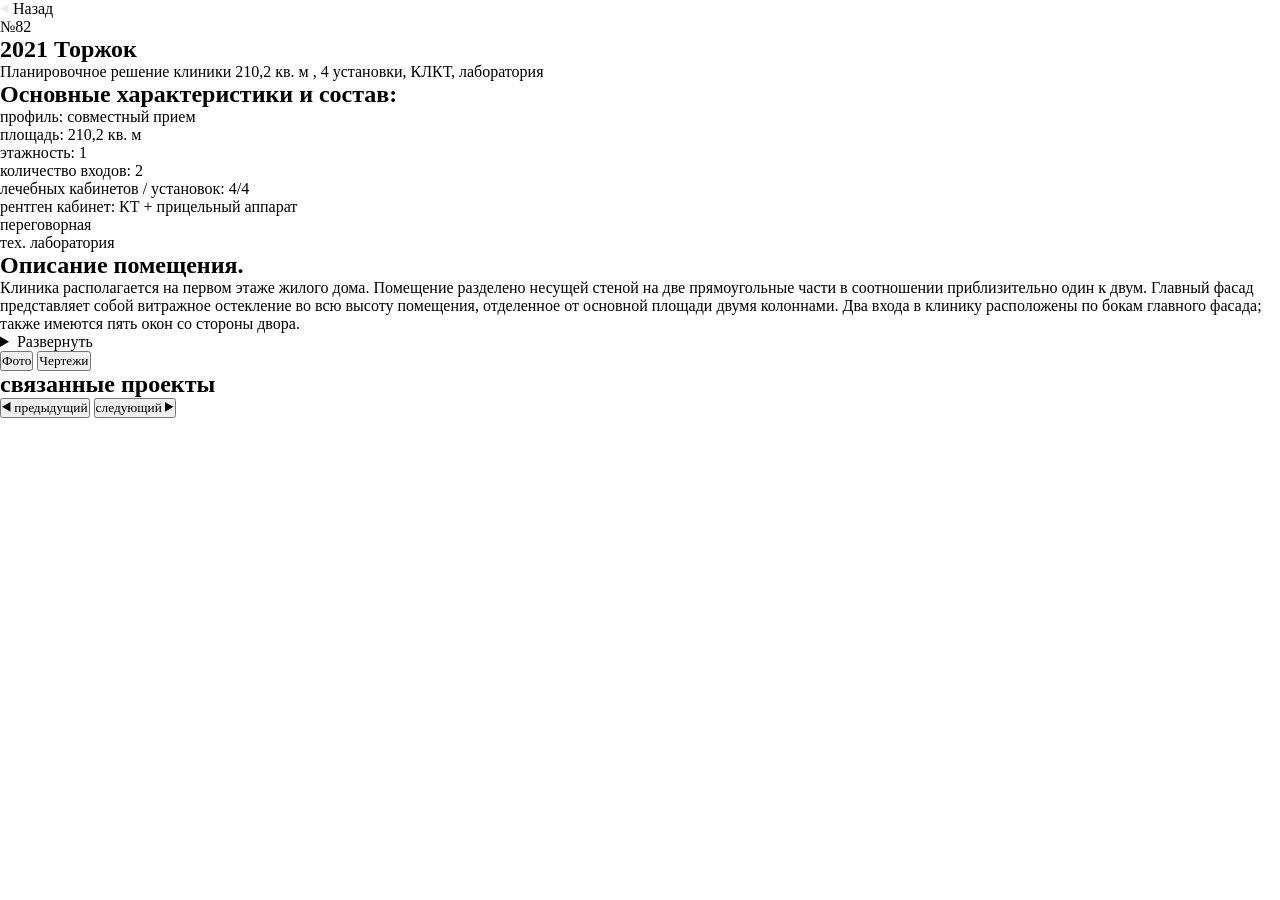
==== project-card.html @ 23d7d07c "small style fixes, project card page in process" ====
<!doctype html>
<html lang="en">
  <head>
    <meta charset="UTF-8" />
    <meta name="viewport" content="width=device-width, initial-scale=1.0" />
    <title>Document</title>
    <link rel="stylesheet" href="/styles/main.css" />
  </head>
  <body>
    <div class="container">
      <aside class="sidebar">
        <a href="/projects.html">
          <svg
            width="9"
            height="10"
            viewBox="0 0 9 10"
            fill="none"
            xmlns="http://www.w3.org/2000/svg"
          >
            <path
              fill-rule="evenodd"
              clip-rule="evenodd"
              d="M0 4.87158L4.2188 2.43555L8.4376 0V4.87158V9.74268L4.2188 7.30713L0 4.87158Z"
              fill="#EBECEC"
            />
          </svg>
          Назад</a
        >

        <div class="project-info">
          <span class="project-number">№82</span>
          <h1 class="project-title">2021 Торжок</h1>
          <p class="project-subtitle">
            Планировочное решение клиники 210,2 кв. м , 4 установки, КЛКТ,
            лаборатория
          </p>
        </div>
        <div class="project-composition">
          <h2 class="project-composition-title">
            Основные характеристики и состав:
          </h2>
          <p>профиль: совместный прием</p>
          <p>площадь: 210,2 кв. м</p>
          <p>этажность: 1</p>
          <p>количество входов: 2</p>
          <p>лечебных кабинетов / установок: 4/4</p>
          <p>рентген кабинет: КТ + прицельный аппарат</p>
          <p>переговорная</p>
          <p>тех. лаборатория</p>
        </div>
        <div class="project-description">
          <h2 class="project-description-title">Описание помещения.</h2>
          <p>
            Клиника располагается на первом этаже жилого дома. Помещение
            разделено несущей стеной на две прямоугольные части в соотношении
            приблизительно один к двум. Главный фасад представляет собой
            витражное остекление во всю высоту помещения, отделенное от основной
            площади двумя колоннами. Два входа в клинику расположены по бокам
            главного фасада; также имеются пять окон со стороны двора.
          </p>
        </div>

        <details class="project-plan">
          <summary>Развернуть</summary>
          <div class="project-plan-content">
            <h2 class="project-plan-title">Планировочное решение.</h2>
            <p>
              Через тамбур главного входа посетитель попадает в ресепшен. Входы
              в переговорную и туалет для пациентов идут непосредственно из зоны
              ожидания. За стойкой администратора находится рентген-кабинет с
              томографом и прицельным аппаратом. Далее следуют два лечебных
              кабинета, один из которых предназначен для детского приема; рядом
              с ним в коридоре организована игровая зона. В меньшей части
              помещения размещены еще два лечебных кабинета со стерилизационной
              между ними и зуботехническая лаборатория, разделенная на рабочую
              зону и гипсовочную стеклянной перегородкой. Служебный вход ведет
              непосредственно в комнату отдыха с кухней, обеденной зоной и
              гардеробной.При таком составе помещений клиника способна выполнять
              полный спектр услуг, за исключением лечения "во сне", так как для
              этого требуется наличие операционного блока. К минусам планировки
              можно отнести отсутствие изолированной игровой комнаты и
              отдельного детского санузла, который на момент проектирования еще
              не требовался по нормативам
            </p>
          </div>
        </details>

        <div class="project-view-tabs">
          <button class="project-view-tab">Фото</button>
          <button class="project-view-tab active">Чертежи</button>
        </div>
      </aside>
      <main class="main">
        <section class="main-content">
          <section class="plans"></section>
          <section class="images"></section>
        </section>
        <section class="related">
          <div class="related-header">
            <h2 class="related-title">связанные проекты</h2>
            <div class="related-slider-controls">
              <button class="related-slider-btn">
                <svg
                  width="9"
                  height="10"
                  viewBox="0 0 9 10"
                  fill="none"
                  xmlns="http://www.w3.org/2000/svg"
                >
                  <path
                    fill-rule="evenodd"
                    clip-rule="evenodd"
                    d="M0 4.8714L4.21881 2.43561L8.43762 0V4.8714V9.74268L4.21881 7.30719L0 4.8714Z"
                    fill="black"
                  />
                </svg>
                предыдущий
              </button>
              <button class="related-slider-btn">
                следующий
                <svg
                  width="9"
                  height="10"
                  viewBox="0 0 9 10"
                  fill="none"
                  xmlns="http://www.w3.org/2000/svg"
                >
                  <path
                    fill-rule="evenodd"
                    clip-rule="evenodd"
                    d="M8.43756 4.8714L4.21881 2.43561L0 0V4.8714V9.74268L4.21881 7.30719L8.43756 4.8714Z"
                    fill="black"
                  />
                </svg>
              </button>
            </div>
          </div>
        </section>
      </main>
    </div>
  </body>
</html>
---- styles/main.css ----
@font-face {
  font-family: "Calibri";
  src: url(/assets/font/Calibri-Bold.woff2) format("woff2");
  font-weight: bold;
  font-style: normal;
  font-display: swap;
}

html {
  -webkit-text-size-adjust: 100%;
  text-size-adjust: 100%;
}

* {
  margin: 0;
  padding: 0;
  box-sizing: border-box;
  text-decoration: none;
  color: inherit;
  font-family: inherit;
}

ul,
ol {
  list-style: none;
}

:root {
  --font-arial: Arial, Helvetica, sans-serif;
  --font-calibri: "Calibri";
  --color-light: #ebecec;
  --color-grey: #595b61;
  --color-dark: #2c2e35;
  --color-pink: #ffadb2;
}

.footer {
  font-family: var(--font-arial);
  font-weight: bold;
  position: relative;
  bottom: 0;
  left: 0;
  width: 100%;
  height: clamp(28px, 2vw, 50px);
  display: flex;
  align-items: center;
  justify-content: space-between;
  padding-inline: clamp(28px, 2vw, 50px);
  background-color: var(--color-light);
  color: var(--color-dark);
  font-size: clamp(11px, 0.78vw, 20px);
  line-height: 100%;
}

.footer-contacts {
  display: flex;
  align-items: center;
  gap: clamp(60px, 4.28vw, 110px);
}

.footer-social img {
  width: clamp(40px, 2.85vw, 73px);
  height: clamp(13px, 1vw, 25px);
}

@media screen and (max-width: 768px) {
  .footer-copyright {
    display: none;
  }
  .footer-contacts {
    width: 100%;
    justify-content: space-between;
    gap: 0;
  }
}
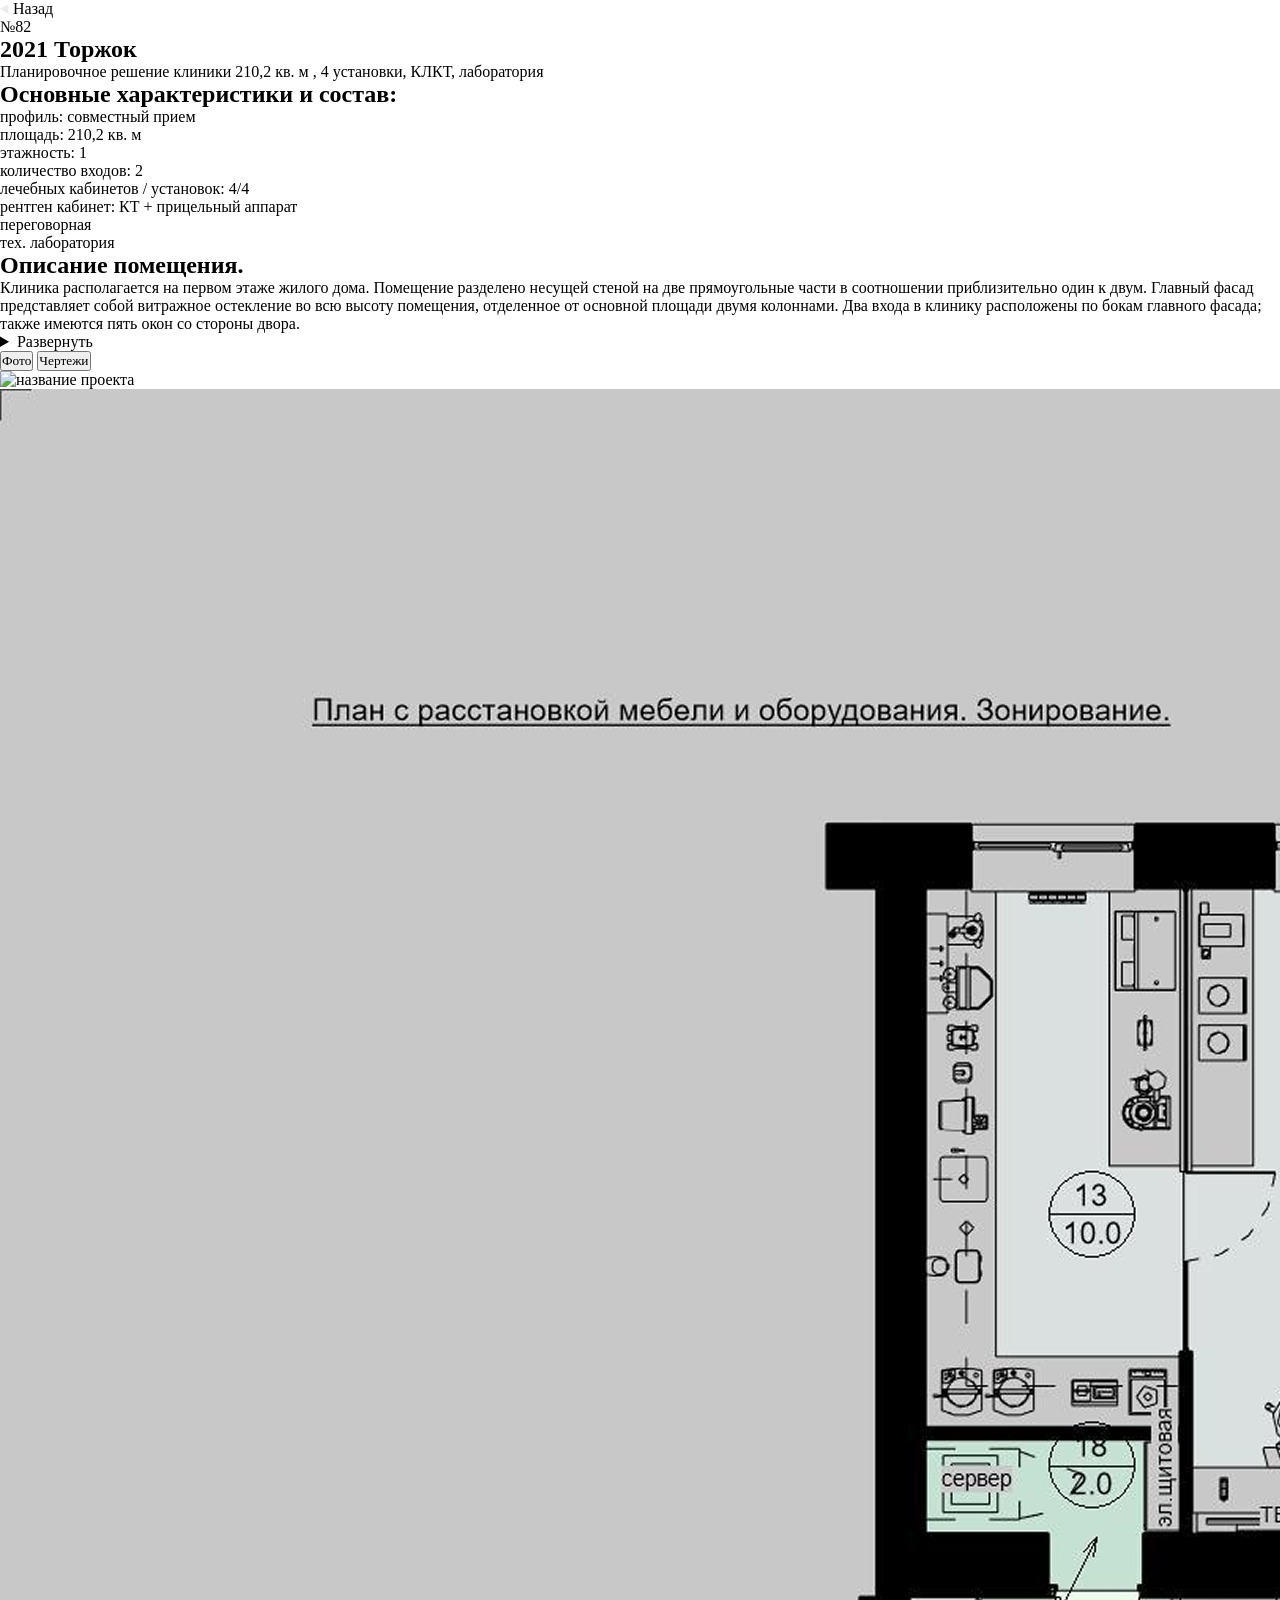
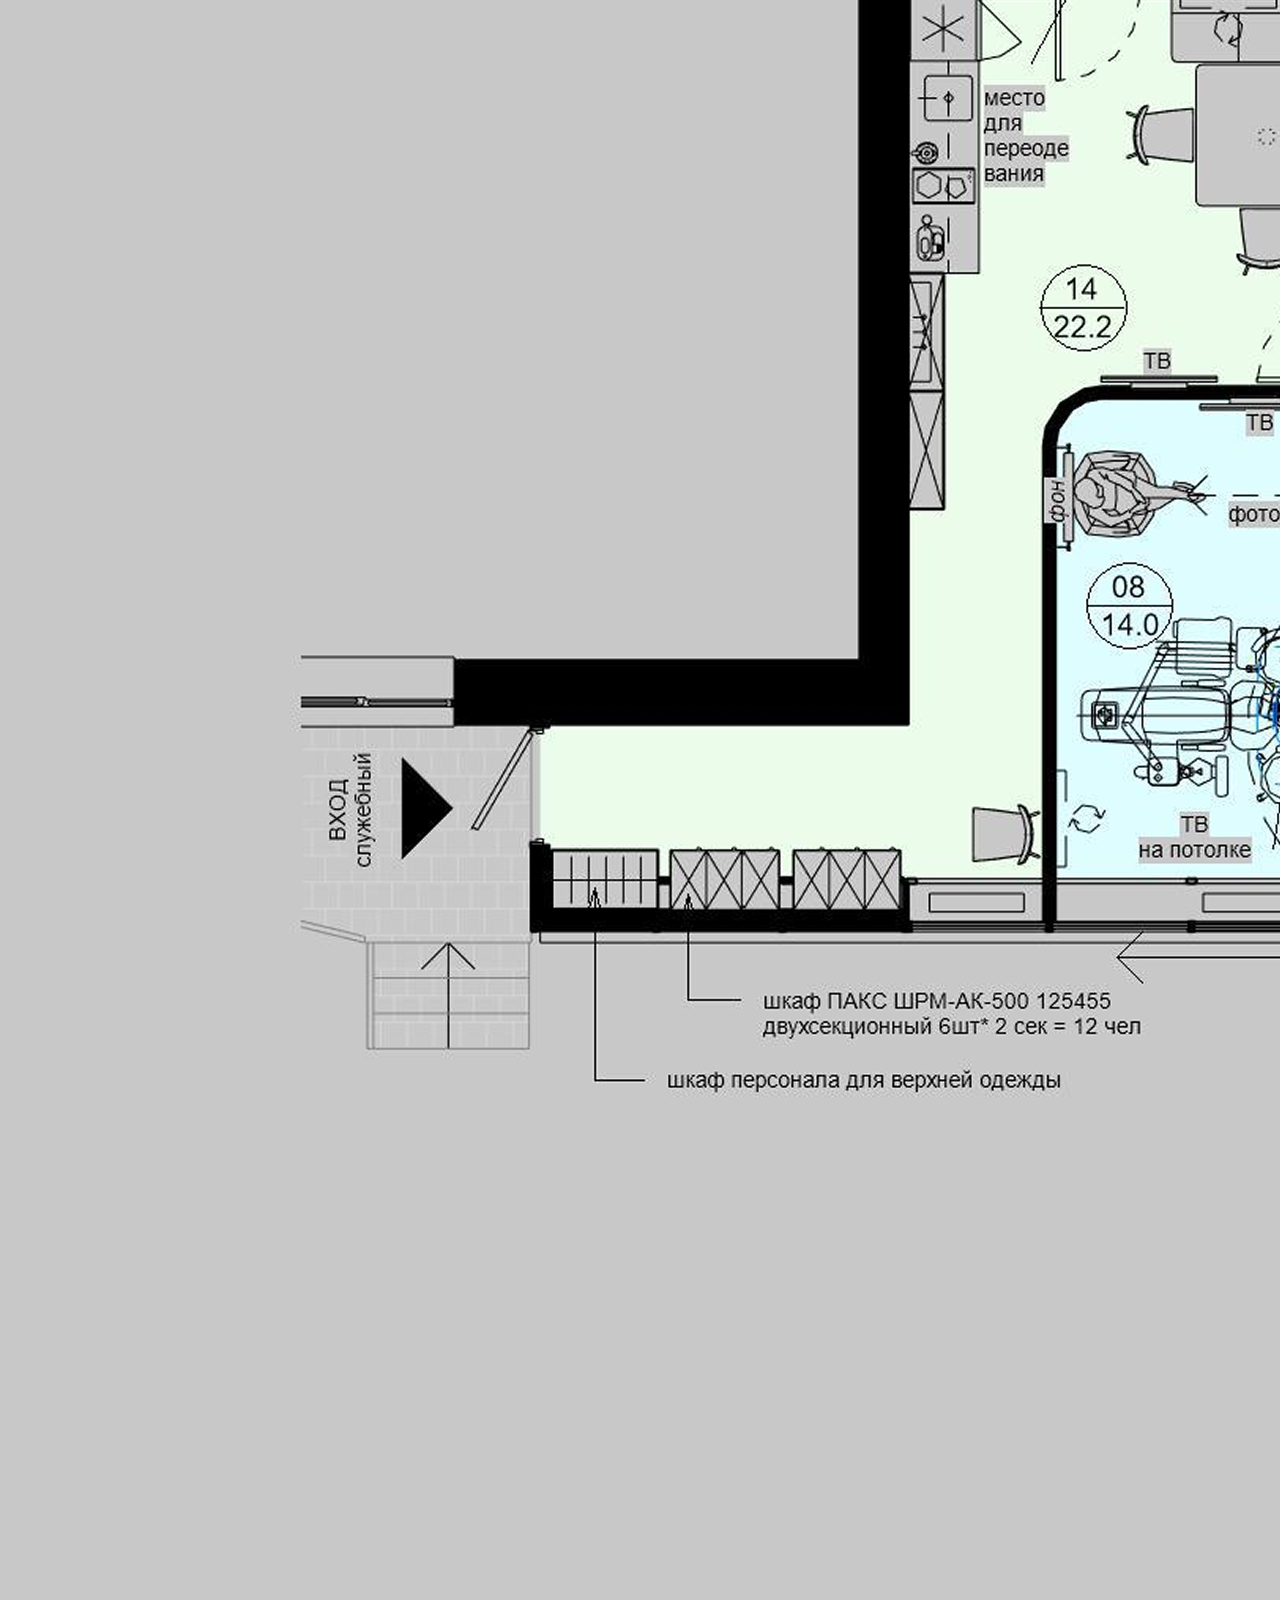
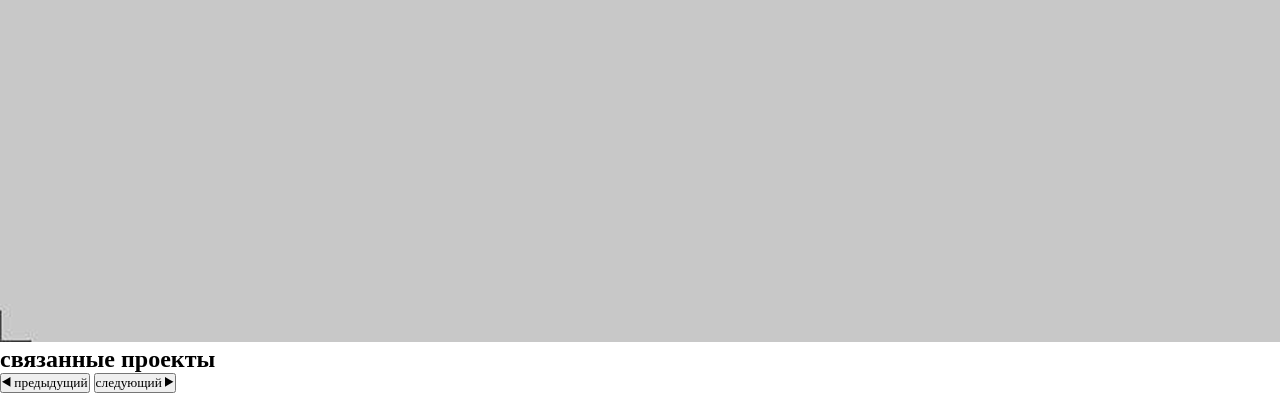
==== commit ae54762e: "add header compare btn" ====
--- a/project-card.html
+++ b/project-card.html
@@ -92,7 +92,26 @@
       </aside>
       <main class="main">
         <section class="main-content">
-          <section class="plans"></section>
+          <section class="plans">
+            <ul>
+              <li>
+                <figure>
+                  <img
+                    src="/assets/images/plans/plan-1.png"
+                    alt="название проекта"
+                  />
+                </figure>
+              </li>
+              <li>
+                <figure>
+                  <img
+                    src="/assets/images/plans/plan-2.png"
+                    alt="название проекта"
+                  />
+                </figure>
+              </li>
+            </ul>
+          </section>
           <section class="images"></section>
         </section>
         <section class="related">
--- a/styles/main.css
+++ b/styles/main.css
@@ -1,6 +1,22 @@
 @font-face {
   font-family: "Calibri";
   src: url(/assets/font/Calibri-Bold.woff2) format("woff2");
+  font-weight: bold;
+  font-style: normal;
+  font-display: swap;
+}
+
+@font-face {
+  font-family: "Arial";
+  src: url(/assets/font/ArialMT.woff2) format("woff2");
+  font-weight: 400;
+  font-style: normal;
+  font-display: swap;
+}
+
+@font-face {
+  font-family: "Arial";
+  src: url(/assets/font/Arial-BoldMT.woff2) format("woff2");
   font-weight: bold;
   font-style: normal;
   font-display: swap;
@@ -26,7 +42,7 @@
 }
 
 :root {
-  --font-arial: Arial, Helvetica, sans-serif;
+  --font-arial: "Arial";
   --font-calibri: "Calibri";
   --color-light: #ebecec;
   --color-grey: #595b61;
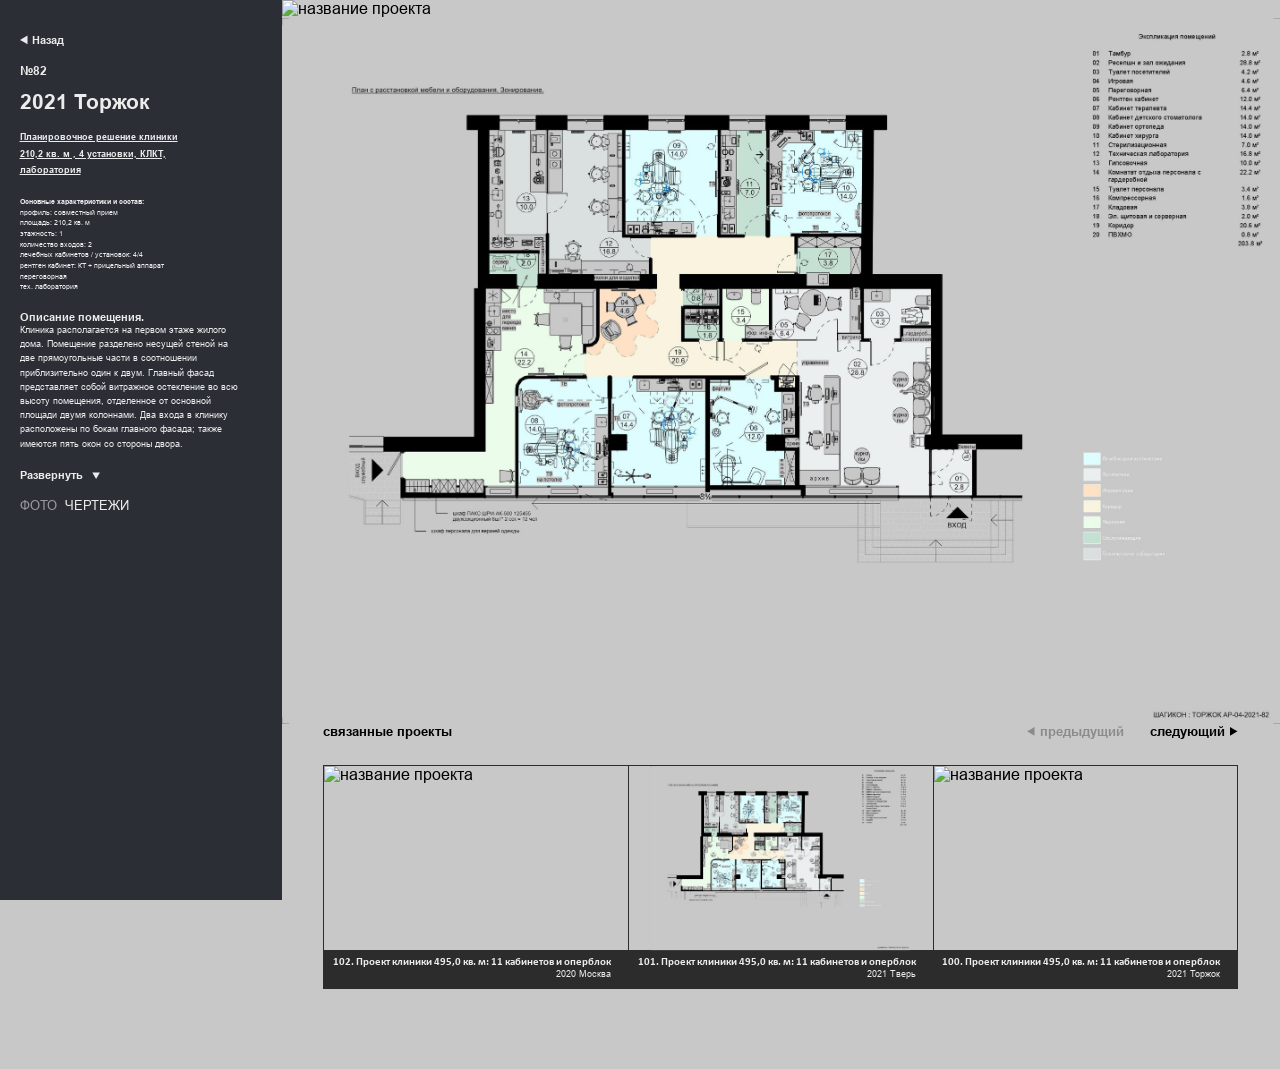
==== commit c6ec1fa2: "project-card in process" ====
--- a/project-card.html
+++ b/project-card.html
@@ -2,14 +2,34 @@
 <html lang="en">
   <head>
     <meta charset="UTF-8" />
-    <meta name="viewport" content="width=device-width, initial-scale=1.0" />
+    <meta
+      name="viewport"
+      content="width=device-width, initial-scale=1.0, user-scalable=no"
+    />
     <title>Document</title>
     <link rel="stylesheet" href="/styles/main.css" />
+    <link rel="stylesheet" href="/styles/project-card.css" />
   </head>
   <body>
     <div class="container">
       <aside class="sidebar">
-        <a href="/projects.html">
+        <button id="exit-fullscreen" class="sidebar-exit">
+          <svg
+            width="11"
+            height="11"
+            viewBox="0 0 11 11"
+            fill="none"
+            xmlns="http://www.w3.org/2000/svg"
+          >
+            <path
+              fill-rule="evenodd"
+              clip-rule="evenodd"
+              d="M8.4855 0L10.6067 2.12109L7.4245 5.30347L10.6067 8.4856L8.4855 10.6067L5.3033 7.42456L2.1211 10.6067L0 8.4856L3.1822 5.30347L0 2.12109L2.1211 0L5.3033 3.18213L8.4855 0Z"
+              fill="#EBECEC"
+            />
+          </svg>
+        </button>
+        <a class="sidebar-back" href="/projects.html">
           <svg
             width="9"
             height="10"
@@ -86,33 +106,69 @@
         </details>
 
         <div class="project-view-tabs">
-          <button class="project-view-tab">Фото</button>
-          <button class="project-view-tab active">Чертежи</button>
+          <button id="photo-btn" class="project-view-tab">Фото</button>
+          <button id="plan-btn" class="project-view-tab active">Чертежи</button>
         </div>
       </aside>
       <main class="main">
         <section class="main-content">
-          <section class="plans">
-            <ul>
-              <li>
-                <figure>
-                  <img
-                    src="/assets/images/plans/plan-1.png"
-                    alt="название проекта"
-                  />
-                </figure>
-              </li>
-              <li>
-                <figure>
-                  <img
-                    src="/assets/images/plans/plan-2.png"
-                    alt="название проекта"
-                  />
-                </figure>
-              </li>
-            </ul>
-          </section>
-          <section class="images"></section>
+          <ul class="images-list">
+            <li class="plan">
+              <figure>
+                <img
+                  src="/assets/images/plans/plan-1.png"
+                  alt="название проекта"
+                />
+              </figure>
+            </li>
+            <li class="plan">
+              <figure>
+                <img
+                  src="/assets/images/plans/plan-2.png"
+                  alt="название проекта"
+                />
+              </figure>
+            </li>
+            <li class="photo">
+              <figure>
+                <img
+                  src="/assets/images/photos/photo-1.png"
+                  alt="название проекта"
+                />
+              </figure>
+            </li>
+            <li class="photo">
+              <figure>
+                <img
+                  src="/assets/images/photos/photo-2.png"
+                  alt="название проекта"
+                />
+              </figure>
+            </li>
+            <li class="photo">
+              <figure>
+                <img
+                  src="/assets/images/photos/photo-3.png"
+                  alt="название проекта"
+                />
+              </figure>
+            </li>
+          </ul>
+          <button
+            class="slider-arrow slider-prev"
+            type="button"
+            aria-label="Предыдущий слайд"
+          >
+            <img src="/assets/icons/chevron.svg" alt="" />
+          </button>
+          <button
+            class="slider-arrow slider-next"
+            type="button"
+            aria-label="Следующий слайд"
+          >
+            <img src="/assets/icons/chevron.svg" alt="" />
+          </button>
+          <div class="slider-dots"></div>
         </section>
         <section class="related">
           <div class="related-header">
@@ -154,8 +210,176 @@
               </button>
             </div>
           </div>
+          <div class="related-viewport">
+            <ul class="related-list">
+              <li>
+                <a class="projects-item-link" href="/project-card.html">
+                  <article>
+                    <div class="projects-item">
+                      <figure class="projects-item-image">
+                        <img
+                          src="/assets/images/plans/plan-1.png"
+                          alt="название проекта"
+                        />
+                        <figcaption class="projects-item-number">
+                          <span>102.</span>
+                        </figcaption>
+                      </figure>
+                      <div class="projects-item-info-wrapper">
+                        <h3 class="projects-item-info">
+                          <span
+                            >102. Проект клиники 495,0 кв. м: 11 кабинетов и
+                            оперблок</span
+                          >
+                          <span class="time">
+                            <time datetime="2020">2020</time> Москва
+                          </span>
+                        </h3>
+                      </div>
+                    </div>
+                  </article>
+                </a>
+              </li>
+              <li>
+                <a class="projects-item-link" href="/project-card.html">
+                  <article>
+                    <div class="projects-item">
+                      <figure class="projects-item-image">
+                        <img
+                          src="/assets/images/plans/plan-2.png"
+                          alt="название проекта"
+                        />
+                        <figcaption class="projects-item-number">
+                          <span>101.</span>
+                        </figcaption>
+                      </figure>
+                      <div class="projects-item-info-wrapper">
+                        <h3 class="projects-item-info">
+                          <span
+                            >101. Проект клиники 495,0 кв. м: 11 кабинетов и
+                            оперблок</span
+                          >
+                          <span class="time">
+                            <time datetime="2021">2021</time> Тверь
+                          </span>
+                        </h3>
+                      </div>
+                    </div>
+                  </article>
+                </a>
+              </li>
+              <li>
+                <a class="projects-item-link" href="/project-card.html">
+                  <article>
+                    <div class="projects-item">
+                      <figure class="projects-item-image">
+                        <img
+                          src="/assets/images/photos/photo-1.png"
+                          alt="название проекта"
+                        />
+                        <figcaption class="projects-item-number">
+                          <span>100.</span>
+                        </figcaption>
+                      </figure>
+                      <div class="projects-item-info-wrapper">
+                        <h3 class="projects-item-info">
+                          <span
+                            >100. Проект клиники 495,0 кв. м: 11 кабинетов и
+                            оперблок</span
+                          >
+                          <span class="time">
+                            <time datetime="2021">2021</time> Торжок
+                          </span>
+                        </h3>
+                      </div>
+                    </div>
+                  </article>
+                </a>
+              </li>
+              <li>
+                <a class="projects-item-link" href="/project-card.html">
+                  <article>
+                    <div class="projects-item">
+                      <figure class="projects-item-image">
+                        <img
+                          src="/assets/images/photos/photo-2.png"
+                          alt="название проекта"
+                        />
+                        <figcaption class="projects-item-number">
+                          <span>81.</span>
+                        </figcaption>
+                      </figure>
+                      <div class="projects-item-info-wrapper">
+                        <h3 class="projects-item-info">
+                          <span
+                            >81. Проект клиники 320,0 кв. м: 8 кабинетов</span
+                          >
+                          <span class="time">
+                            <time datetime="2022">2022</time> Москва
+                          </span>
+                        </h3>
+                      </div>
+                    </div>
+                  </article>
+                </a>
+              </li>
+              <li>
+                <a class="projects-item-link" href="/project-card.html">
+                  <article>
+                    <div class="projects-item">
+                      <figure class="projects-item-image">
+                        <img
+                          src="/assets/images/photos/photo-3.png"
+                          alt="название проекта"
+                        />
+                        <figcaption class="projects-item-number">
+                          <span>82.</span>
+                        </figcaption>
+                      </figure>
+                      <div class="projects-item-info-wrapper">
+                        <h3 class="projects-item-info">
+                          <span
+                            >82. Проект клиники 140,0 кв. м: 5 кабинетов</span
+                          >
+                          <span class="time">
+                            <time datetime="2023">2023</time> Казань
+                          </span>
+                        </h3>
+                      </div>
+                    </div>
+                  </article>
+                </a>
+              </li>
+              <li>
+                <a class="projects-item-link" href="/project-card.html">
+                  <article>
+                    <div class="projects-item">
+                      <figure class="projects-item-image">
+                        <img
+                          src="/assets/images/plans/plan-1.png"
+                          alt="название проекта"
+                        />
+                        <figcaption class="projects-item-number">
+                          <span>83.</span>
+                        </figcaption>
+                      </figure>
+                      <div class="projects-item-info-wrapper">
+                        <h3 class="projects-item-info">
+                          <span>83. Проект клиники 410,0 кв. м: оперблок</span>
+                          <span class="time">
+                            <time datetime="2024">2024</time> Сочи
+                          </span>
+                        </h3>
+                      </div>
+                    </div>
+                  </article>
+                </a>
+              </li>
+            </ul>
+          </div>
         </section>
       </main>
     </div>
+    <script src="/script.js"></script>
   </body>
 </html>
--- a/styles/project-card.css
+++ b/styles/project-card.css
@@ -0,0 +1,840 @@
+body {
+  font-family: var(--font-arial);
+  background-color: #c8c8c8;
+}
+
+.container {
+  display: grid;
+  grid-template-columns: 22vw 1fr;
+  transition: grid-template-columns 0.5s ease;
+}
+
+.container.fullscreen {
+  grid-template-columns: 3.5vw 1fr;
+}
+
+.sidebar {
+  background-color: var(--color-dark);
+  display: flex;
+  flex-direction: column;
+  gap: clamp(10.67px, 1.389vw, 35.56px);
+  color: var(--color-light);
+  padding-block: clamp(20.27px, 2.639vw, 67.56px);
+  padding-left: clamp(11.73px, 1.528vw, 39.11px);
+  padding-right: clamp(5.33px, 0.694vw, 17.78px);
+  max-height: 100vh;
+  height: 100%;
+  overflow-y: auto;
+  position: sticky;
+  top: 0;
+  scrollbar-width: thin;
+  scrollbar-color: var(--color-light) transparent;
+  scrollbar-gutter: stable;
+}
+
+/* Chrome, Safari, Edge */
+.sidebar::-webkit-scrollbar {
+  width: 5.6px;
+}
+
+.sidebar::-webkit-scrollbar-track {
+  background: transparent;
+}
+
+.sidebar::-webkit-scrollbar-thumb {
+  background-color: var(--color-light);
+  border-radius: 2.8px;
+}
+
+.sidebar-exit {
+  display: none;
+}
+
+.sidebar-back {
+  font-size: clamp(6.4px, 0.833vw, 21.33px);
+  font-weight: bold;
+  display: inline-flex;
+  align-items: center;
+  gap: clamp(2.67px, 0.347vw, 8.89px);
+}
+
+.sidebar-back svg {
+  width: clamp(4.8px, 0.625vw, 16px);
+}
+
+.project-info {
+  display: flex;
+  flex-direction: column;
+  gap: clamp(6.4px, 0.833vw, 21.33px);
+}
+
+.project-number {
+  font-size: clamp(7.47px, 0.972vw, 24.89px);
+  font-weight: bold;
+}
+
+.project-title {
+  font-size: clamp(12.8px, 1.667vw, 42.67px);
+  font-weight: bold;
+  line-height: 140%;
+}
+
+.project-subtitle {
+  font-size: clamp(5.33px, 0.694vw, 17.78px);
+  font-weight: bold;
+  line-height: 190%;
+  text-decoration: underline;
+  max-width: 65%;
+}
+
+.project-composition {
+  display: flex;
+  flex-direction: column;
+}
+
+.project-composition-title {
+  font-size: clamp(4.27px, 0.556vw, 14.22px);
+  font-weight: bold;
+  line-height: 150%;
+}
+
+.project-composition p {
+  font-size: clamp(4.27px, 0.556vw, 14.22px);
+  font-weight: 400;
+  line-height: 150%;
+}
+
+.project-description {
+  display: flex;
+  flex-direction: column;
+}
+
+.project-description-title {
+  font-size: clamp(6.4px, 0.833vw, 21.33px);
+  font-weight: bold;
+}
+
+.project-description p {
+  font-size: clamp(5.33px, 0.694vw, 17.78px);
+  font-weight: 400;
+  line-height: 160%;
+  max-width: 90%;
+}
+
+.project-plan summary {
+  position: relative;
+  list-style: none;
+  width: fit-content;
+  padding-right: clamp(10.67px, 1.389vw, 35.56px);
+  font-size: clamp(6.4px, 0.833vw, 21.33px);
+  font-weight: bold;
+}
+
+.project-plan summary::marker {
+  display: none;
+  width: 0;
+  height: 0;
+}
+
+.project-plan summary::after {
+  content: "";
+  position: absolute;
+  top: 30%;
+  right: 0;
+  transform: rotate(180deg);
+  display: inline-block;
+  width: clamp(4.8px, 0.625vw, 16px);
+  height: clamp(4.8px, 0.625vw, 16px);
+  background: url(/assets/icons/arrow.svg) center/contain no-repeat;
+}
+
+.project-plan[open] summary::after {
+  transform: none;
+}
+
+.project-plan-content {
+  padding-top: clamp(8px, 1.042vw, 26.67px);
+  display: flex;
+  flex-direction: column;
+}
+
+.project-plan-title {
+  font-size: clamp(6.4px, 0.833vw, 21.33px);
+  font-weight: bold;
+}
+
+.project-plan p {
+  font-size: clamp(5.33px, 0.694vw, 17.78px);
+  font-weight: 400;
+  line-height: 160%;
+}
+
+.project-view-tabs {
+  display: flex;
+  align-items: center;
+  gap: clamp(5.33px, 0.694vw, 17.78px);
+}
+
+.project-view-tab {
+  color: #9a9b9f;
+  background-color: transparent;
+  font-size: clamp(8px, 1.042vw, 26.67px);
+  text-transform: uppercase;
+  border: none;
+}
+
+.project-view-tab.active {
+  color: var(--color-light);
+}
+
+.images-list {
+  width: 100%;
+  display: flex;
+  flex-direction: column;
+  align-items: center;
+}
+
+.images-list li {
+  width: 100%;
+}
+
+/* переключение фото / чертежи по вкладкам (только вне fullscreen) */
+.container:not(.fullscreen) .images-list.view-plan li.photo {
+  display: none;
+}
+
+.container:not(.fullscreen) .images-list.view-photo li.plan {
+  display: none;
+}
+
+.images-list li figure {
+  display: flex;
+  justify-content: center;
+}
+
+.images-list li.plan img {
+  width: 100%;
+  height: auto;
+}
+
+.images-list li.photo img {
+  width: 80%;
+  height: auto;
+  object-fit: contain;
+  margin-bottom: 180px;
+}
+
+.images-list li {
+  cursor: zoom-in;
+}
+
+/* ===== Полноэкранный слайдер ===== */
+
+/* элементы управления видны только в fullscreen */
+.slider-arrow,
+.slider-dots {
+  display: none;
+}
+
+.container.fullscreen .main-content {
+  position: relative;
+  height: 100vh;
+  display: flex;
+  align-items: center;
+  justify-content: center;
+}
+
+/* связанные проекты прячем в fullscreen */
+.container.fullscreen .related {
+  display: none;
+}
+
+/* сворачиваем содержимое сайдбара, оставляя кнопку выхода */
+.container.fullscreen .sidebar {
+  padding: 0;
+  overflow: hidden;
+  position: relative;
+}
+
+.container.fullscreen .sidebar > *:not(.sidebar-exit) {
+  display: none;
+}
+
+.container.fullscreen .sidebar-exit {
+  position: absolute;
+  display: block;
+  background: transparent;
+  border: none;
+  padding: 0;
+  width: 100%;
+  aspect-ratio: 1/1;
+  cursor: pointer;
+}
+
+.container.fullscreen .sidebar-exit svg {
+  width: 100%;
+}
+
+/* слайды */
+.container.fullscreen .images-list {
+  height: 100%;
+  justify-content: center;
+}
+
+.container.fullscreen .images-list li {
+  display: none;
+  height: 100%;
+  cursor: default;
+}
+
+.container.fullscreen .images-list li.active {
+  display: flex;
+  align-items: center;
+  justify-content: center;
+}
+
+.container.fullscreen .images-list li figure {
+  width: 100%;
+  height: 100%;
+  align-items: center;
+}
+
+/* картинки слайдера: жестами управляет JS (свой pinch-zoom) */
+.container.fullscreen .images-list li img {
+  touch-action: none;
+  transform-origin: center center;
+}
+
+/* чертёж — на всю ширину, фото — по высоте */
+.container.fullscreen .images-list li.plan img {
+  width: 100%;
+  max-height: 100vh;
+  object-fit: contain;
+}
+
+.container.fullscreen .images-list li.photo img {
+  width: auto;
+  max-width: 100%;
+  height: 90vh;
+  margin-bottom: 0;
+  object-fit: contain;
+}
+
+/* стрелки */
+.container.fullscreen .slider-arrow {
+  display: flex;
+  align-items: center;
+  justify-content: center;
+  position: absolute;
+  top: 50%;
+  transform: translateY(-50%);
+  background: transparent;
+  border: none;
+  cursor: pointer;
+  padding: clamp(8px, 1vw, 24px);
+  z-index: 10;
+}
+
+.container.fullscreen .slider-prev {
+  left: clamp(4px, 0.5vw, 16px);
+}
+
+.container.fullscreen .slider-next {
+  right: clamp(4px, 0.5vw, 16px);
+  transform: translateY(-50%) scaleX(-1);
+}
+
+.slider-arrow img {
+  width: clamp(12px, 1.389vw, 35.56px);
+  height: auto;
+}
+
+/* точки */
+.container.fullscreen .slider-dots {
+  display: flex;
+  gap: clamp(9px, 1.2vw, 30px);
+  position: absolute;
+  bottom: clamp(20px, 3.733vw, 44px);
+  left: 10%;
+  z-index: 10;
+}
+
+.slider-dot {
+  width: clamp(5px, 0.556vw, 14.22px);
+  height: clamp(5px, 0.556vw, 14.22px);
+  border-radius: 50%;
+  border: none;
+  background: var(--color-light);
+  padding: 0;
+  cursor: pointer;
+}
+
+.slider-dot.active {
+  background: var(--color-dark);
+}
+
+/* ===== Связанные проекты (слайдер) ===== */
+
+.related {
+  padding-inline: clamp(25.07px, 3.264vw, 83.56px);
+  padding-bottom: clamp(48px, 6.25vw, 160px);
+}
+
+/* вьюпорт без паддинга — обрезает ровно по краю, без «проглядывания» 4-й карточки.
+   Левую границу рамки держим здесь: вьюпорт не двигается при прокрутке,
+   поэтому слева линия видна всегда (а не только у первой карточки) */
+.related-viewport {
+  overflow: hidden;
+  border-left: clamp(1.07px, 0.139vw, 3.56px) solid rgb(45, 44, 44);
+}
+
+.related-header {
+  display: flex;
+  align-items: center;
+  justify-content: space-between;
+  margin-bottom: clamp(15.36px, 2vw, 51.2px);
+}
+
+.related-title {
+  font-size: clamp(7.68px, 1vw, 25.6px);
+  font-weight: bold;
+}
+
+.related-slider-controls {
+  display: flex;
+  gap: clamp(15.36px, 2vw, 51.2px);
+}
+
+.related-slider-btn {
+  display: inline-flex;
+  align-items: center;
+  gap: clamp(3.2px, 0.417vw, 10.67px);
+  background: transparent;
+  border: none;
+  cursor: pointer;
+  font-size: clamp(7.68px, 1vw, 25.6px);
+  text-wrap: nowrap;
+  font-weight: bold;
+}
+
+.related-slider-btn:disabled {
+  opacity: 0.3;
+  cursor: default;
+}
+
+.related-slider-btn svg {
+  width: clamp(4.8px, 0.625vw, 16px);
+  height: auto;
+}
+
+/* трек — без gap, карточки впритык */
+.related-list {
+  display: flex;
+  transition: transform 0.4s ease;
+}
+
+/* десктоп — 3 карточки */
+.related-list li {
+  flex: 0 0 calc(100% / 3);
+}
+
+/* карточка (как в projects): схлопнутые границы — у каждой только верх/право/низ,
+   левую линию рисует вьюпорт, чтобы на стыках не было двойной границы */
+.related-list .projects-item {
+  position: relative;
+  width: 100%;
+  border: clamp(1.07px, 0.139vw, 3.56px) solid rgb(45, 44, 44);
+  border-left: none;
+}
+
+.related-list .projects-item-image {
+  width: 100%;
+  height: clamp(110.6px, 14.4vw, 368.64px);
+  position: relative;
+}
+
+.related-list .projects-item-image img {
+  width: 100%;
+  height: 100%;
+  object-fit: contain;
+}
+
+.related-list .projects-item-number {
+  background-color: var(--color-pink);
+  color: var(--color-dark);
+  position: absolute;
+  top: 0;
+  left: 0;
+  width: 100%;
+  height: 100%;
+  display: flex;
+  align-items: center;
+  justify-content: center;
+  opacity: 0;
+  transition: opacity 0.2s ease;
+}
+
+.related-list .projects-item-number span {
+  font-size: clamp(19.2px, 2.5vw, 64px);
+  line-height: clamp(14.93px, 1.944vw, 49.78px);
+  border-bottom: clamp(1.07px, 0.139vw, 3.56px) solid var(--color-dark);
+}
+
+.related-list .projects-item-info-wrapper {
+  background-color: rgb(45, 44, 44);
+  color: var(--color-light);
+  padding-left: clamp(5.33px, 0.694vw, 17.78px);
+  padding-top: clamp(3.88px, 0.5vw, 12.8px);
+  height: clamp(23.04px, 3vw, 76.8px);
+}
+
+.related-list .projects-item-info {
+  display: flex;
+  flex-direction: column;
+  width: fit-content;
+  font-family: var(--font-calibri);
+  font-weight: bold;
+  font-size: clamp(6.4px, 0.833vw, 21.33px);
+}
+
+.related-list .projects-item-info .time {
+  font-family: var(--font-arial);
+  font-size: clamp(5.33px, 0.694vw, 17.78px);
+  font-weight: 400;
+  text-align: right;
+  align-self: flex-end;
+}
+
+@media (hover: hover) {
+  .related-list .projects-item-link:hover .projects-item-number {
+    opacity: 1;
+  }
+}
+
+/* планшет — 2 карточки (vw от ширины экрана, макет 750, диапазон 580–768) */
+@media screen and (max-width: 768px) {
+  .related-list li {
+    flex-basis: calc(100% / 2);
+  }
+
+  .related-list .projects-item-image {
+    height: clamp(109.81px, 18.933vw, 145.41px);
+  }
+
+  .related-list .projects-item-info-wrapper {
+    padding: clamp(6.19px, 1.067vw, 8.19px);
+    height: clamp(23.2px, 4vw, 30.72px);
+  }
+
+  .related-list .projects-item-info {
+    font-size: clamp(6.19px, 1.067vw, 8.19px);
+    gap: 0.3em;
+  }
+
+  .related-list .projects-item-info .time {
+    font-size: clamp(5.18px, 0.893vw, 6.86px);
+  }
+}
+
+/* мобильный — 1 карточка (vw от ширины экрана, макет 375, диапазон 320–580) */
+@media screen and (max-width: 580px) {
+  .related-list li {
+    flex-basis: 100%;
+  }
+
+  .related-list .projects-item-image {
+    height: clamp(163.84px, 51.2vw, 296.96px);
+  }
+
+  .related-list .projects-item-info-wrapper {
+    min-height: clamp(35.84px, 11.2vw, 64.96px);
+    padding: clamp(6.83px, 2.133vw, 12.37px);
+    height: auto;
+  }
+
+  .related-list .projects-item-info {
+    font-size: clamp(9.39px, 2.933vw, 17.01px);
+  }
+
+  .related-list .projects-item-info .time {
+    font-size: clamp(7.68px, 2.4vw, 13.92px);
+  }
+}
+
+/* ===== Сайдбар — адаптив (TODO: вписать px, затем clamp) ===== */
+
+/* планшет (vw от ширины экрана, макет 750, диапазон 580–768) */
+@media screen and (max-width: 768px) {
+  .sidebar {
+    gap: clamp(15.47px, 2.667vw, 20.48px);
+    padding-block: clamp(27.07px, 4.667vw, 35.84px);
+    padding-left: clamp(15.47px, 2.667vw, 20.48px);
+    padding-right: clamp(15.47px, 2.667vw, 20.48px);
+  }
+
+  .sidebar-back {
+    font-size: clamp(9.28px, 1.6vw, 12.29px);
+    gap: clamp(4.64px, 0.8vw, 6.14px);
+  }
+
+  .sidebar-back svg {
+    width: clamp(6.96px, 1.2vw, 9.22px);
+  }
+
+  .project-info {
+    gap: clamp(11.6px, 2vw, 15.36px);
+  }
+
+  .project-number {
+    font-size: clamp(10.83px, 1.867vw, 14.34px);
+  }
+
+  .project-title {
+    font-size: clamp(18.56px, 3.2vw, 24.58px);
+  }
+
+  .project-subtitle {
+    font-size: clamp(7.73px, 1.333vw, 10.24px);
+  }
+
+  .project-composition-title {
+    font-size: clamp(6.19px, 1.067vw, 8.19px);
+  }
+
+  .project-composition p {
+    font-size: clamp(6.19px, 1.067vw, 8.19px);
+  }
+
+  .project-description {
+    display: none;
+  }
+
+  .project-plan summary {
+    padding-right: clamp(15.47px, 2.667vw, 20.48px);
+    font-size: clamp(9.28px, 1.6vw, 12.29px);
+  }
+
+  .project-plan summary::after {
+    width: clamp(7.73px, 1.333vw, 10.24px);
+    height: clamp(7.73px, 1.333vw, 10.24px);
+  }
+
+  .project-plan-content {
+    padding-top: clamp(15.47px, 2.667vw, 20.48px);
+  }
+
+  .project-plan-title {
+    font-size: clamp(9.28px, 1.6vw, 12.29px);
+  }
+
+  .project-plan p {
+    font-size: clamp(7.73px, 1.333vw, 10.24px);
+  }
+
+  .project-view-tabs {
+    gap: clamp(9.28px, 1.6vw, 12.29px);
+  }
+
+  .project-view-tab {
+    font-size: clamp(11.6px, 2vw, 15.36px);
+  }
+}
+
+/* мобильный (vw от ширины экрана, макет 375, диапазон 320–580) */
+@media screen and (max-width: 580px) {
+  .sidebar {
+    gap: clamp(17.07px, 5.333vw, 30.93px);
+    padding-block: clamp(10.24px, 3.2vw, 18.56px);
+    padding-left: clamp(31.57px, 9.867vw, 57.23px);
+    padding-right: clamp(17.07px, 5.333vw, 30.93px);
+    position: relative;
+  }
+
+  .sidebar-back {
+    font-size: clamp(10.24px, 3.2vw, 18.56px);
+    gap: clamp(8.53px, 2.667vw, 15.47px);
+  }
+
+  .sidebar-back svg {
+    width: clamp(8.53px, 2.667vw, 15.47px);
+  }
+
+  .project-info {
+    gap: clamp(12.8px, 4vw, 23.2px);
+  }
+
+  .project-number {
+    font-size: clamp(11.95px, 3.733vw, 21.65px);
+  }
+
+  .project-title {
+    font-size: clamp(20.48px, 6.4vw, 37.12px);
+  }
+
+  .project-subtitle {
+    font-size: clamp(8.53px, 2.667vw, 15.47px);
+    max-width: 50%;
+  }
+
+  .project-composition-title {
+    font-size: clamp(6.83px, 2.133vw, 12.37px);
+  }
+
+  .project-composition p {
+    font-size: clamp(6.83px, 2.133vw, 12.37px);
+  }
+
+  .project-description {
+    display: flex;
+  }
+
+  .project-description-title {
+    font-size: clamp(10.24px, 3.2vw, 18.56px);
+  }
+
+  .project-description p {
+    font-size: clamp(8.53px, 2.667vw, 15.47px);
+  }
+
+  .project-plan summary {
+    padding-right: clamp(17.07px, 5.333vw, 30.93px);
+    font-size: clamp(10.24px, 3.2vw, 18.56px);
+  }
+
+  .project-plan summary::after {
+    width: clamp(8.53px, 2.667vw, 15.47px);
+    height: clamp(8.53px, 2.667vw, 15.47px);
+  }
+
+  .project-plan-content {
+    padding-top: clamp(17.07px, 5.333vw, 30.93px);
+  }
+
+  .project-plan-title {
+    font-size: clamp(10.24px, 3.2vw, 18.56px);
+  }
+
+  .project-plan p {
+    font-size: clamp(8.53px, 2.667vw, 15.47px);
+  }
+
+  .project-view-tabs {
+    gap: clamp(10.24px, 3.2vw, 18.56px);
+  }
+
+  .project-view-tab {
+    font-size: clamp(12.8px, 4vw, 23.2px);
+  }
+}
+
+@media screen and (max-width: 768px) {
+  .container {
+    grid-template-columns: 35vw 1fr;
+  }
+
+  .container.container.fullscreen {
+    grid-template-columns: 6.66vw 1fr;
+  }
+
+  .container.fullscreen .images-list li.photo img {
+    width: auto;
+    max-width: 85%;
+  }
+
+  /* стрелки и точки крупнее — только планшет/мобайл (десктоп остаётся прежним) */
+  .slider-arrow img {
+    width: clamp(18px, 3.2vw, 40px);
+  }
+
+  .slider-dot {
+    width: clamp(11px, 2.133vw, 24px);
+    height: clamp(11px, 2.133vw, 24px);
+  }
+}
+
+/* ===== Мобильный fullscreen =====
+   На мобиле структура .container отличается, поэтому вьюер выносим
+   в fixed-overlay — он не зависит от раскладки под ним. */
+@media screen and (max-width: 580px) {
+  .container {
+    grid-template-columns: 1fr;
+  }
+
+  .container.fullscreen .main-content {
+    position: fixed;
+    top: 0;
+    left: 0;
+    width: 100vw;
+    height: 100vh;
+    z-index: 1000;
+    background-color: #c8c8c8;
+  }
+
+  /* кнопка выхода — тёмная полоса на всю высоту слева, как на планшете,
+     но поверх fixed-вьюера (сам сайдбар перекрыт оверлеем) */
+  .container.fullscreen .sidebar-exit {
+    display: block;
+    position: fixed;
+    top: 0;
+    left: 0;
+    width: clamp(30px, 9vw, 50px);
+    height: 100vh;
+    aspect-ratio: auto;
+    padding: 0;
+    background: var(--color-dark);
+    border: none;
+    z-index: 1001;
+    cursor: pointer;
+  }
+
+  .container.fullscreen .sidebar-exit svg {
+    display: block;
+    width: 100%;
+    height: auto;
+  }
+}
+
+/* Портрет на мобиле — разворачиваем вьюер в «альбом» поворотом на 90° */
+@media (orientation: portrait) and (max-width: 580px) {
+  .container {
+    grid-template-columns: 1fr;
+  }
+  .container.fullscreen .main-content {
+    left: 100%;
+    width: 100vh; /* по длинной стороне экрана */
+    height: 100vw; /* по короткой */
+    transform-origin: 0 0;
+    transform: rotate(90deg);
+  }
+
+  /* размеры картинок берём от повёрнутого контейнера, а не от vh/vw */
+  .container.fullscreen .images-list li.plan img,
+  .container.fullscreen .images-list li.photo img {
+    width: 100%;
+    height: 100%;
+    max-height: none;
+    margin-bottom: 0;
+    object-fit: contain;
+  }
+
+  /* раз контент повёрнут — полосу сайдбара кладём сверху (горизонтально) */
+  .container.fullscreen .sidebar-exit {
+    width: 100vw;
+    height: clamp(30px, 9vw, 50px);
+    display: flex;
+    align-items: center;
+    justify-content: flex-end;
+    padding-inline: clamp(10px, 3vw, 18px);
+  }
+
+  .container.fullscreen .sidebar-exit svg {
+    width: clamp(12px, 4vw, 20px);
+    height: auto;
+  }
+
+  /* после поворота стрелка «назад» оказывается сверху по центру и попадает
+     под полосу сайдбара — сдвигаем её ниже толщины полосы */
+  .container.fullscreen .slider-prev {
+    left: clamp(44px, 13vw, 66px);
+  }
+}
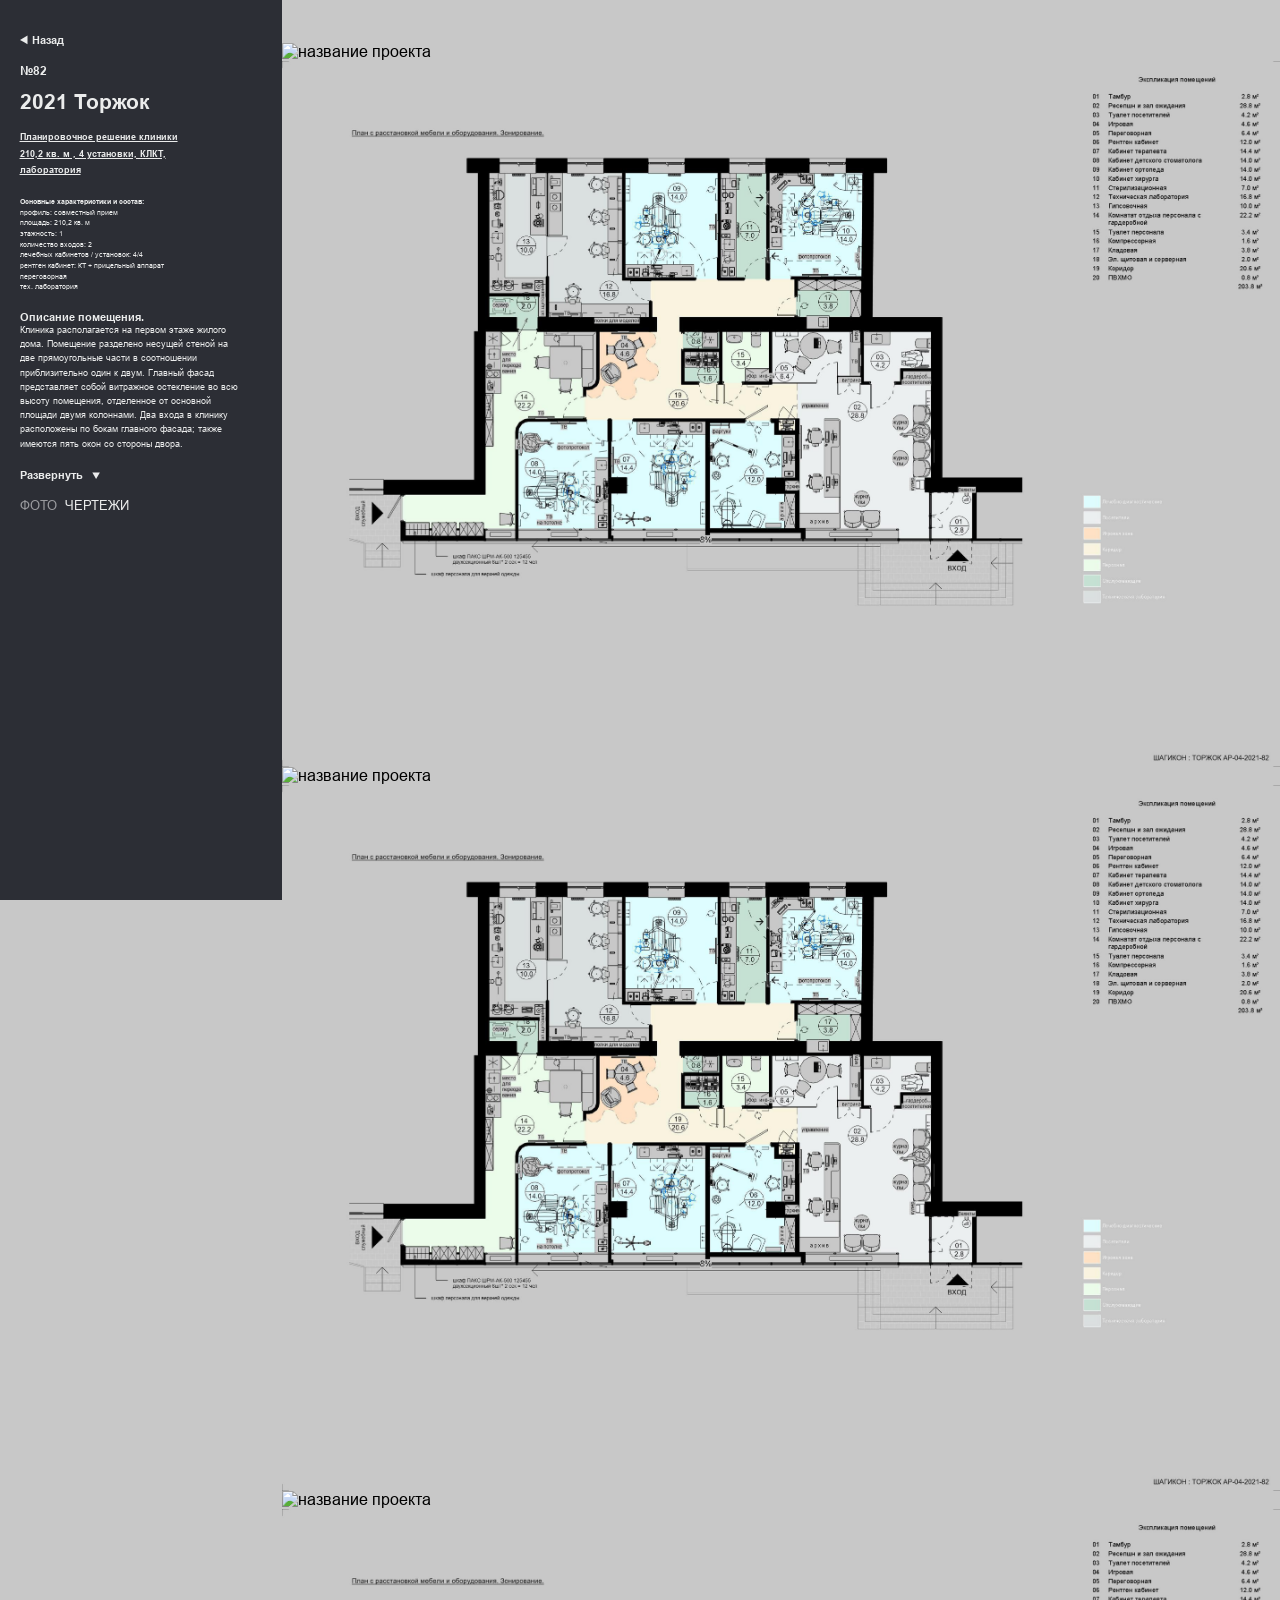
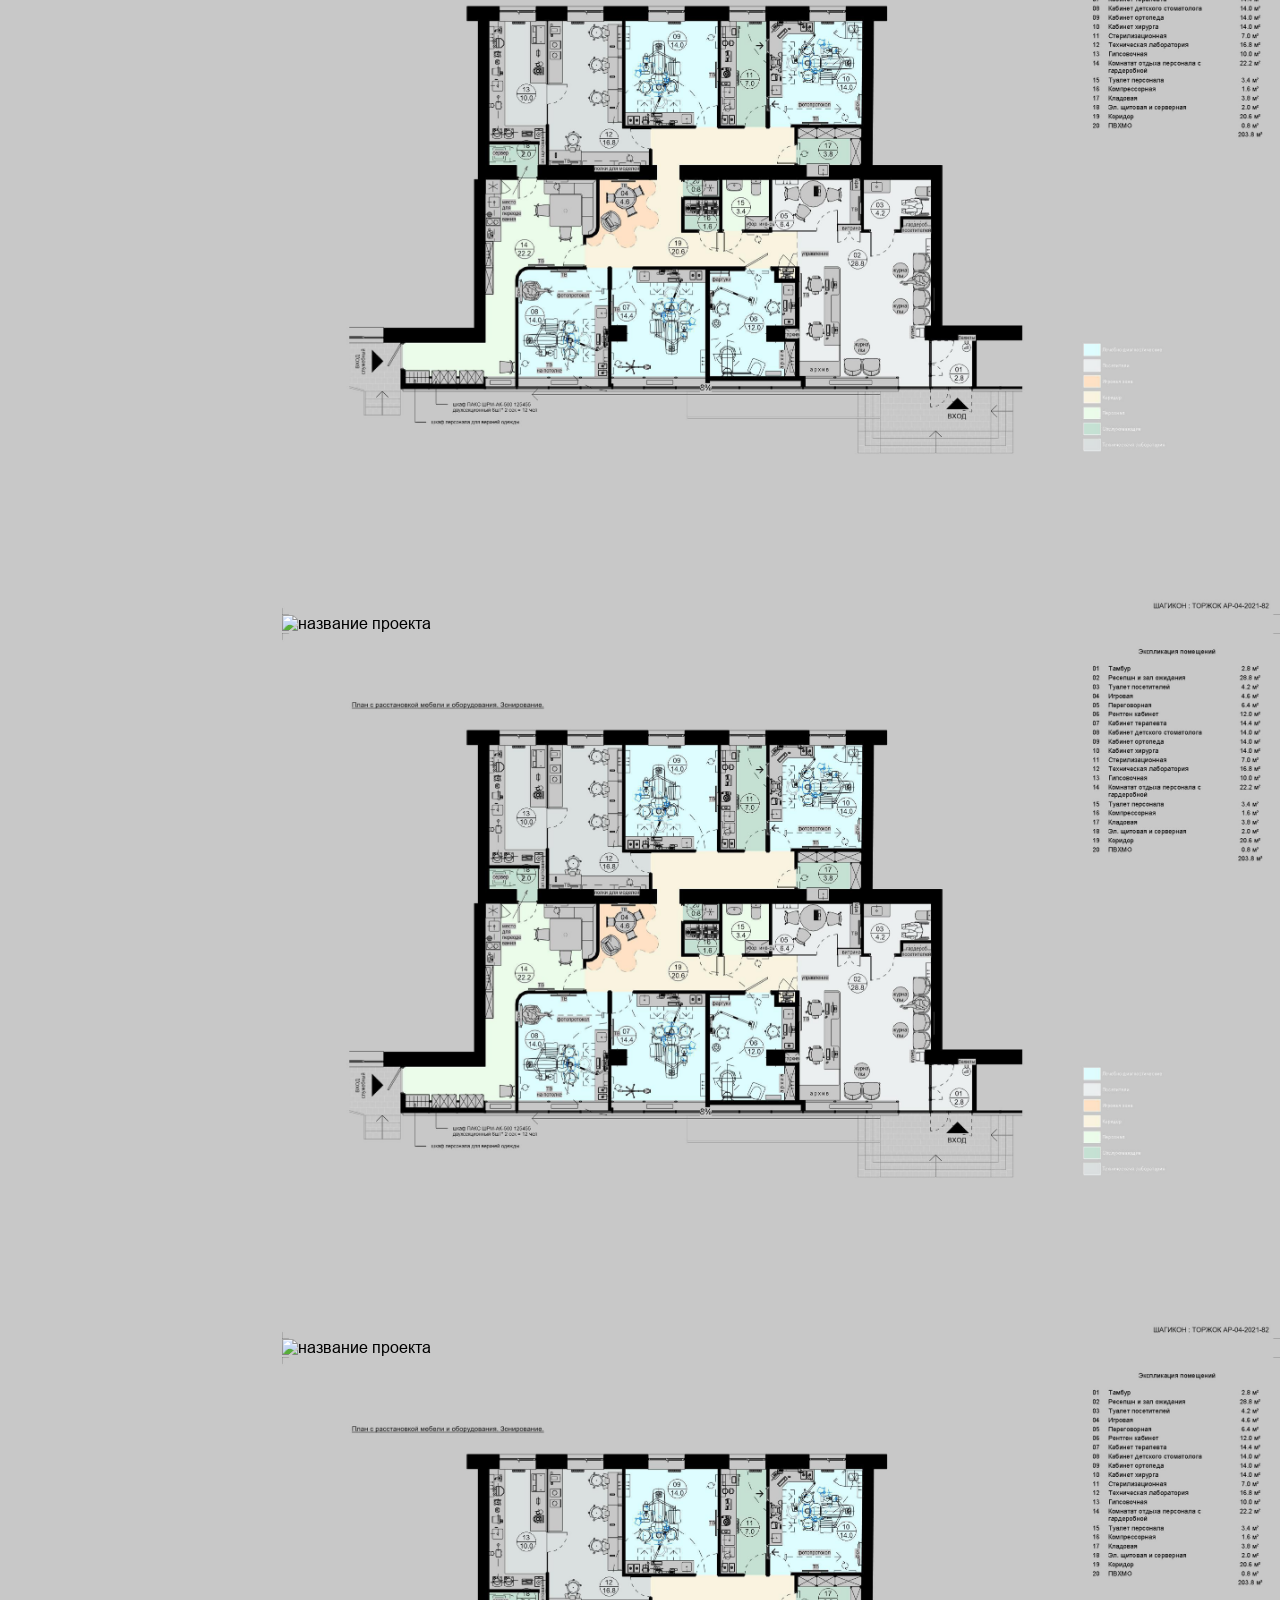
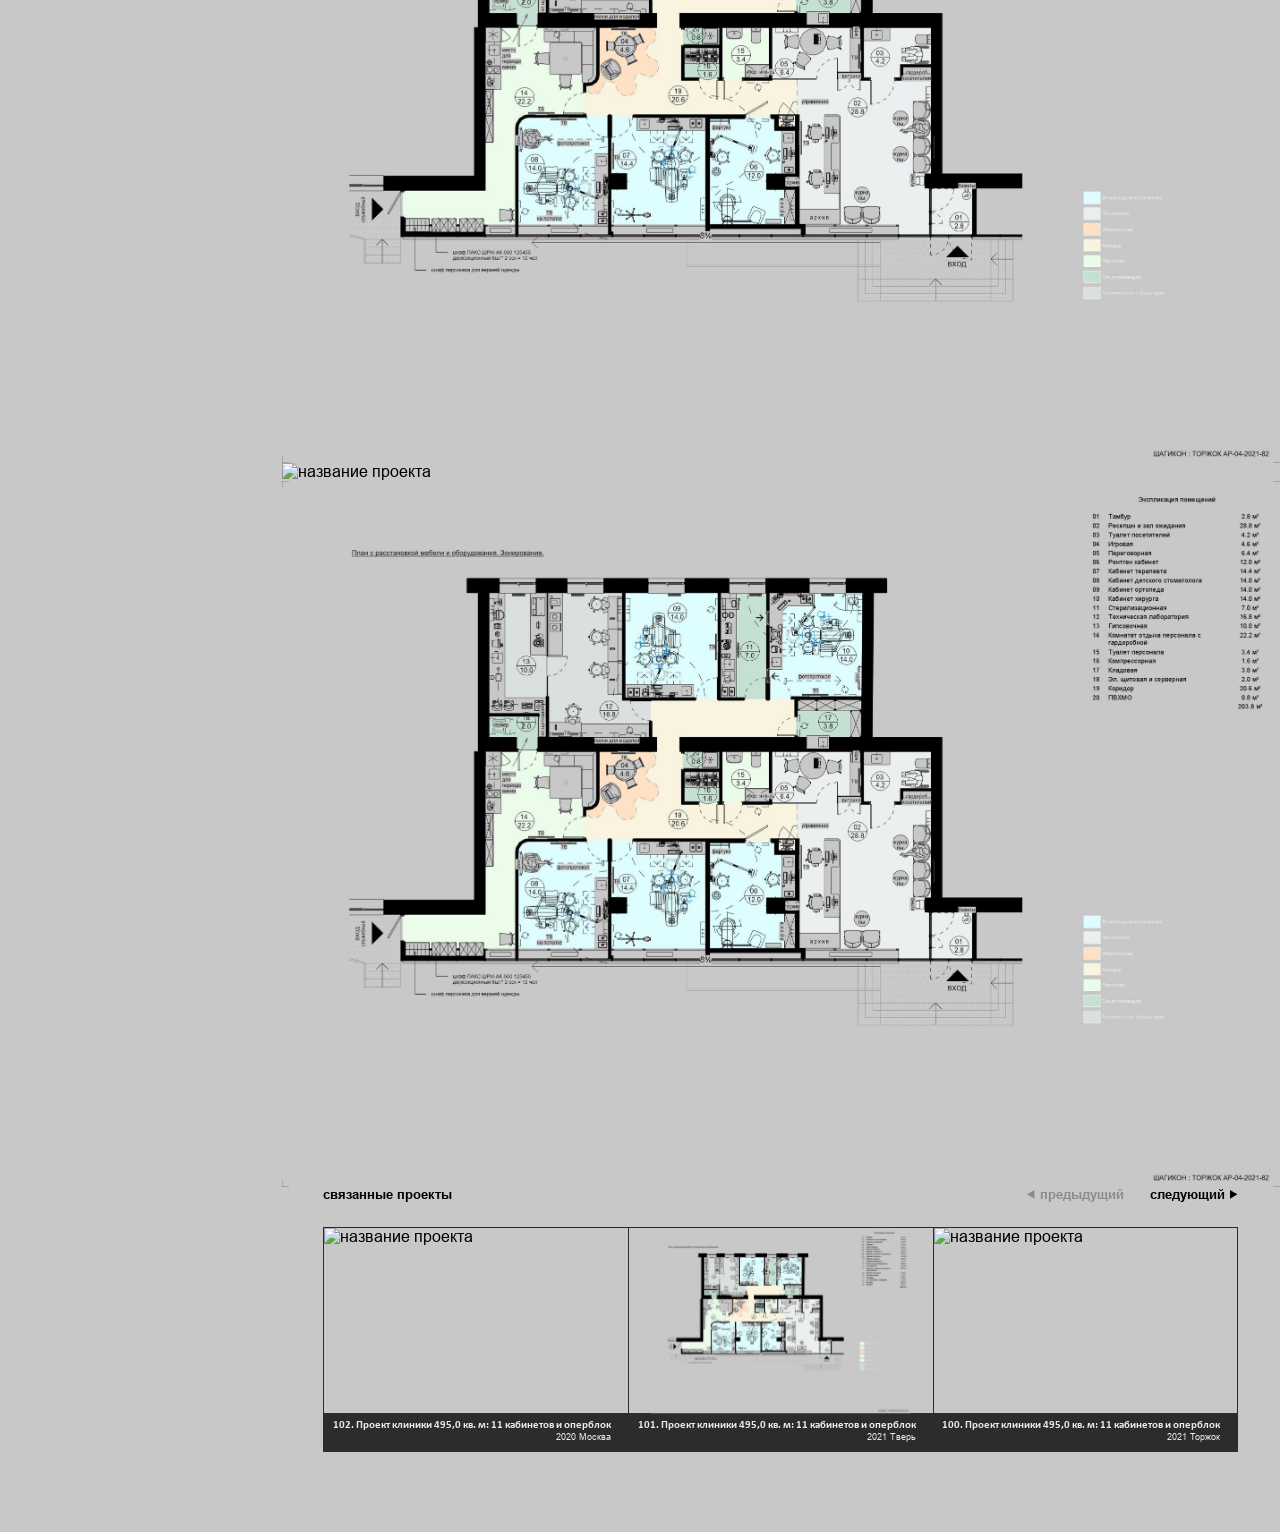
==== commit 761c3eb4: "intermediate commit" ====
--- a/project-card.html
+++ b/project-card.html
@@ -113,6 +113,206 @@
       <main class="main">
         <section class="main-content">
           <ul class="images-list">
+            <li class="plan">
+              <figure>
+                <img
+                  src="/assets/images/plans/plan-1.png"
+                  alt="название проекта"
+                />
+              </figure>
+            </li>
+            <li class="plan">
+              <figure>
+                <img
+                  src="/assets/images/plans/plan-2.png"
+                  alt="название проекта"
+                />
+              </figure>
+            </li>
+            <li class="photo">
+              <figure>
+                <img
+                  src="/assets/images/photos/photo-1.png"
+                  alt="название проекта"
+                />
+              </figure>
+            </li>
+            <li class="photo">
+              <figure>
+                <img
+                  src="/assets/images/photos/photo-2.png"
+                  alt="название проекта"
+                />
+              </figure>
+            </li>
+            <li class="photo">
+              <figure>
+                <img
+                  src="/assets/images/photos/photo-3.png"
+                  alt="название проекта"
+                />
+              </figure>
+            </li>
+            <li class="plan">
+              <figure>
+                <img
+                  src="/assets/images/plans/plan-1.png"
+                  alt="название проекта"
+                />
+              </figure>
+            </li>
+            <li class="plan">
+              <figure>
+                <img
+                  src="/assets/images/plans/plan-2.png"
+                  alt="название проекта"
+                />
+              </figure>
+            </li>
+            <li class="photo">
+              <figure>
+                <img
+                  src="/assets/images/photos/photo-1.png"
+                  alt="название проекта"
+                />
+              </figure>
+            </li>
+            <li class="photo">
+              <figure>
+                <img
+                  src="/assets/images/photos/photo-2.png"
+                  alt="название проекта"
+                />
+              </figure>
+            </li>
+            <li class="photo">
+              <figure>
+                <img
+                  src="/assets/images/photos/photo-3.png"
+                  alt="название проекта"
+                />
+              </figure>
+            </li>
+            <li class="plan">
+              <figure>
+                <img
+                  src="/assets/images/plans/plan-1.png"
+                  alt="название проекта"
+                />
+              </figure>
+            </li>
+            <li class="plan">
+              <figure>
+                <img
+                  src="/assets/images/plans/plan-2.png"
+                  alt="название проекта"
+                />
+              </figure>
+            </li>
+            <li class="photo">
+              <figure>
+                <img
+                  src="/assets/images/photos/photo-1.png"
+                  alt="название проекта"
+                />
+              </figure>
+            </li>
+            <li class="photo">
+              <figure>
+                <img
+                  src="/assets/images/photos/photo-2.png"
+                  alt="название проекта"
+                />
+              </figure>
+            </li>
+            <li class="photo">
+              <figure>
+                <img
+                  src="/assets/images/photos/photo-3.png"
+                  alt="название проекта"
+                />
+              </figure>
+            </li>
+            <li class="plan">
+              <figure>
+                <img
+                  src="/assets/images/plans/plan-1.png"
+                  alt="название проекта"
+                />
+              </figure>
+            </li>
+            <li class="plan">
+              <figure>
+                <img
+                  src="/assets/images/plans/plan-2.png"
+                  alt="название проекта"
+                />
+              </figure>
+            </li>
+            <li class="photo">
+              <figure>
+                <img
+                  src="/assets/images/photos/photo-1.png"
+                  alt="название проекта"
+                />
+              </figure>
+            </li>
+            <li class="photo">
+              <figure>
+                <img
+                  src="/assets/images/photos/photo-2.png"
+                  alt="название проекта"
+                />
+              </figure>
+            </li>
+            <li class="photo">
+              <figure>
+                <img
+                  src="/assets/images/photos/photo-3.png"
+                  alt="название проекта"
+                />
+              </figure>
+            </li>
+            <li class="plan">
+              <figure>
+                <img
+                  src="/assets/images/plans/plan-1.png"
+                  alt="название проекта"
+                />
+              </figure>
+            </li>
+            <li class="plan">
+              <figure>
+                <img
+                  src="/assets/images/plans/plan-2.png"
+                  alt="название проекта"
+                />
+              </figure>
+            </li>
+            <li class="photo">
+              <figure>
+                <img
+                  src="/assets/images/photos/photo-1.png"
+                  alt="название проекта"
+                />
+              </figure>
+            </li>
+            <li class="photo">
+              <figure>
+                <img
+                  src="/assets/images/photos/photo-2.png"
+                  alt="название проекта"
+                />
+              </figure>
+            </li>
+            <li class="photo">
+              <figure>
+                <img
+                  src="/assets/images/photos/photo-3.png"
+                  alt="название проекта"
+                />
+              </figure>
+            </li>
             <li class="plan">
               <figure>
                 <img
--- a/styles/main.css
+++ b/styles/main.css
@@ -50,6 +50,50 @@
   --color-pink: #ffadb2;
 }
 
+/* ===== Скроллбар страницы =====
+   бегунок и кнопки — var(--color-dark) (rgb 44,46,53), подложка — серый body */
+/* Firefox (кнопок не поддерживает) */
+html {
+  scrollbar-width: thin;
+  scrollbar-color: var(--color-dark) #c8c8c8;
+}
+
+/* Chrome, Safari, Edge */
+html::-webkit-scrollbar {
+  width: 5.6px;
+  height: 5.6px;
+}
+
+html::-webkit-scrollbar-track {
+  background: #c8c8c8;
+}
+
+html::-webkit-scrollbar-thumb {
+  background-color: var(--color-dark);
+  border-radius: 2.8px;
+}
+
+/* кнопки со стрелками — тёмный треугольник на сером, по одной с каждого конца.
+   Нужен именно :single-button, иначе webkit одиночные кнопки не рисует.
+   (Safari и Firefox кнопки скроллбара не поддерживают.) */
+html::-webkit-scrollbar-button {
+  display: none;
+}
+
+html::-webkit-scrollbar-button:single-button {
+  display: block;
+  height: 10px;
+  background: #c8c8c8 center / contain no-repeat;
+}
+
+html::-webkit-scrollbar-button:single-button:vertical:decrement {
+  background-image: url("data:image/svg+xml,%3Csvg%20xmlns='http://www.w3.org/2000/svg'%20viewBox='0%200%2012%2012'%3E%3Cpath%20d='M6,3L10.5,9L1.5,9Z'%20fill='%232c2e35'/%3E%3C/svg%3E");
+}
+
+html::-webkit-scrollbar-button:single-button:vertical:increment {
+  background-image: url("data:image/svg+xml,%3Csvg%20xmlns='http://www.w3.org/2000/svg'%20viewBox='0%200%2012%2012'%3E%3Cpath%20d='M6,9L1.5,3L10.5,3Z'%20fill='%232c2e35'/%3E%3C/svg%3E");
+}
+
 .footer {
   font-family: var(--font-arial);
   font-weight: bold;
--- a/styles/project-card.css
+++ b/styles/project-card.css
@@ -13,8 +13,14 @@
   grid-template-columns: 3.5vw 1fr;
 }
 
+/* грид-элемент должен уметь сжиматься уже своего контента (картинки/слайдер),
+   иначе колонка 1fr раздувается и появляется горизонтальный скролл */
+.main {
+  min-width: 0;
+}
+
 .sidebar {
-  background-color: var(--color-dark);
+  background-color: rgb(44, 46, 53);
   display: flex;
   flex-direction: column;
   gap: clamp(10.67px, 1.389vw, 35.56px);
@@ -22,8 +28,9 @@
   padding-block: clamp(20.27px, 2.639vw, 67.56px);
   padding-left: clamp(11.73px, 1.528vw, 39.11px);
   padding-right: clamp(5.33px, 0.694vw, 17.78px);
+  min-width: 0;
   max-height: 100vh;
-  height: 100%;
+  height: 100vh;
   overflow-y: auto;
   position: sticky;
   top: 0;
@@ -228,6 +235,11 @@
   cursor: zoom-in;
 }
 
+/* десктоп: отступ сверху у первого изображения вне fullscreen */
+.container:not(.fullscreen) .images-list li:first-child img {
+  margin-top: clamp(25.8px, 3.359vw, 86px);
+}
+
 /* ===== Полноэкранный слайдер ===== */
 
 /* элементы управления видны только в fullscreen */
@@ -238,10 +250,12 @@
 
 .container.fullscreen .main-content {
   position: relative;
-  height: 100vh;
+  height: 100dvh;
   display: flex;
   align-items: center;
   justify-content: center;
+  /* клипуем увеличенную (zoom) картинку, чтобы не вылезала на сайдбар */
+  overflow: hidden;
 }
 
 /* связанные проекты прячем в fullscreen */
@@ -308,14 +322,14 @@
 /* чертёж — на всю ширину, фото — по высоте */
 .container.fullscreen .images-list li.plan img {
   width: 100%;
-  max-height: 100vh;
+  max-height: 100dvh;
   object-fit: contain;
 }
 
 .container.fullscreen .images-list li.photo img {
   width: auto;
   max-width: 100%;
-  height: 90vh;
+  height: 90dvh;
   margin-bottom: 0;
   object-fit: contain;
 }
@@ -373,6 +387,31 @@
   background: var(--color-dark);
 }
 
+/* числовой указатель «текущий / всего» — только в fullscreen, над точками */
+.slider-counter {
+  display: none;
+}
+
+.container.fullscreen .slider-counter {
+  display: block;
+  position: absolute;
+  left: 10%;
+  bottom: clamp(34px, 5.6vw, 68px);
+  color: var(--color-dark);
+  font-size: clamp(10px, 1.2vw, 26px);
+  line-height: 1;
+  white-space: nowrap;
+  pointer-events: none;
+  z-index: 10;
+}
+
+/* при увеличении картинки управление прячем, чтобы не перекрывало */
+.container.fullscreen.is-zoomed .slider-counter,
+.container.fullscreen.is-zoomed .slider-dots,
+.container.fullscreen.is-zoomed .slider-arrow {
+  display: none;
+}
+
 /* ===== Связанные проекты (слайдер) ===== */
 
 .related {
@@ -741,6 +780,11 @@
     max-width: 85%;
   }
 
+  /* отступ сверху у первого изображения — планшет */
+  .container:not(.fullscreen) .images-list li:first-child img {
+    margin-top: clamp(21.65px, 3.733vw, 28.67px);
+  }
+
   /* стрелки и точки крупнее — только планшет/мобайл (десктоп остаётся прежним) */
   .slider-arrow img {
     width: clamp(18px, 3.2vw, 40px);
@@ -752,89 +796,129 @@
   }
 }
 
-/* ===== Мобильный fullscreen =====
-   На мобиле структура .container отличается, поэтому вьюер выносим
-   в fixed-overlay — он не зависит от раскладки под ним. */
+/* одноколоночная раскладка обычной (не-fullscreen) мобильной страницы */
 @media screen and (max-width: 580px) {
   .container {
     grid-template-columns: 1fr;
   }
 
+  /* отступ сверху у первого изображения — мобилка */
+  .container:not(.fullscreen) .images-list li:first-child img {
+    margin-top: clamp(10.24px, 3.2vw, 18.56px);
+  }
+}
+
+/* ===== Телефон: fullscreen-слайдер =====
+   Портрет и альбом должны выглядеть ТОЧЬ-В-ТОЧЬ одинаково: в портрете весь
+   слайдер целиком повёрнут на 90°, как будто телефон перевели в альбом.
+   Ловим обе ориентации телефона (короткая сторона ≤580), вьюер — полноэкранный
+   оверлей, а размеры управления — ФИКСИРОВАННЫЕ (не зависят от vw/ориентации). */
+@media (pointer: coarse) and (max-width: 580px),
+  (pointer: coarse) and (max-height: 580px) {
   .container.fullscreen .main-content {
     position: fixed;
     top: 0;
     left: 0;
-    width: 100vw;
-    height: 100vh;
+    width: 100dvw;
+    height: 100dvh;
     z-index: 1000;
     background-color: #c8c8c8;
-  }
-
-  /* кнопка выхода — тёмная полоса на всю высоту слева, как на планшете,
-     но поверх fixed-вьюера (сам сайдбар перекрыт оверлеем) */
+    overflow: hidden;
+  }
+
+  /* картинка заполняет вьюер (а не vh), чтобы крутиться вместе с ним */
+  .container.fullscreen .images-list li.plan img,
+  .container.fullscreen .images-list li.photo img {
+    width: 100%;
+    height: 100%;
+    max-width: 100%;
+    max-height: 100%;
+    margin-bottom: 0;
+    object-fit: contain;
+  }
+
+  /* фикс. размеры управления — одинаковы в портрете и альбоме */
+  .container.fullscreen .slider-arrow {
+    padding: 12px;
+  }
+  .container.fullscreen .slider-arrow img {
+    width: 24px;
+  }
+  .container.fullscreen .slider-prev {
+    left: 52px;
+  }
+  .container.fullscreen .slider-next {
+    right: 16px;
+  }
+  /* точки на всю ширину с равномерным интервалом (right задаёт ширину) */
+  .container.fullscreen .slider-dots {
+    bottom: 24px;
+    left: 52px;
+    right: 16px;
+    gap: 0;
+    justify-content: space-between;
+  }
+  /* мельче, чтобы максимум (30) точек влезал по ширине телефона (320–580) */
+  .container.fullscreen .slider-dot {
+    width: 6px;
+    height: 6px;
+    flex-shrink: 0;
+  }
+  /* счётчик над точками — фикс. размер, как остальное управление на телефоне */
+  .container.fullscreen .slider-counter {
+    left: 52px;
+    bottom: 48px;
+    font-size: 14px;
+  }
+
+  /* кнопка выхода — тёмная полоса слева (фикс. ширина), × в верхнем углу */
   .container.fullscreen .sidebar-exit {
-    display: block;
+    display: flex;
+    align-items: flex-start;
+    justify-content: center;
     position: fixed;
     top: 0;
     left: 0;
-    width: clamp(30px, 9vw, 50px);
-    height: 100vh;
+    width: 40px;
+    height: 100dvh;
     aspect-ratio: auto;
-    padding: 0;
+    padding: 12px 0;
     background: var(--color-dark);
     border: none;
     z-index: 1001;
     cursor: pointer;
   }
-
   .container.fullscreen .sidebar-exit svg {
     display: block;
-    width: 100%;
+    width: 18px;
     height: auto;
   }
 }
 
-/* Портрет на мобиле — разворачиваем вьюер в «альбом» поворотом на 90° */
+/* Портрет телефона: слайдер НЕ поворачиваем — картинка, стрелки и точки
+   показываются в естественной портретной ориентации. Полоса × остаётся
+   сверху (sidebar — в том же виде, что и в альбоме). */
 @media (orientation: portrait) and (max-width: 580px) {
-  .container {
-    grid-template-columns: 1fr;
-  }
-  .container.fullscreen .main-content {
-    left: 100%;
-    width: 100vh; /* по длинной стороне экрана */
-    height: 100vw; /* по короткой */
-    transform-origin: 0 0;
-    transform: rotate(90deg);
-  }
-
-  /* размеры картинок берём от повёрнутого контейнера, а не от vh/vw */
-  .container.fullscreen .images-list li.plan img,
-  .container.fullscreen .images-list li.photo img {
-    width: 100%;
-    height: 100%;
-    max-height: none;
-    margin-bottom: 0;
-    object-fit: contain;
-  }
-
-  /* раз контент повёрнут — полосу сайдбара кладём сверху (горизонтально) */
+  /* нет левой тёмной полосы — стрелка «назад» и точки выравниваются по краю,
+     как и стрелка «вперёд» (16px) */
+  .container.fullscreen .slider-prev {
+    left: 16px;
+  }
+  .container.fullscreen .slider-dots {
+    left: 16px;
+  }
+  .container.fullscreen .slider-counter {
+    left: 16px;
+  }
+
+  /* полоса × — сверху, по всей ширине, та же толщина (40px); × в правом углу */
   .container.fullscreen .sidebar-exit {
-    width: 100vw;
-    height: clamp(30px, 9vw, 50px);
-    display: flex;
+    top: 0;
+    left: 0;
+    width: 100dvw;
+    height: 40px;
     align-items: center;
     justify-content: flex-end;
-    padding-inline: clamp(10px, 3vw, 18px);
-  }
-
-  .container.fullscreen .sidebar-exit svg {
-    width: clamp(12px, 4vw, 20px);
-    height: auto;
-  }
-
-  /* после поворота стрелка «назад» оказывается сверху по центру и попадает
-     под полосу сайдбара — сдвигаем её ниже толщины полосы */
-  .container.fullscreen .slider-prev {
-    left: clamp(44px, 13vw, 66px);
-  }
-}
+    padding: 0 12px;
+  }
+}
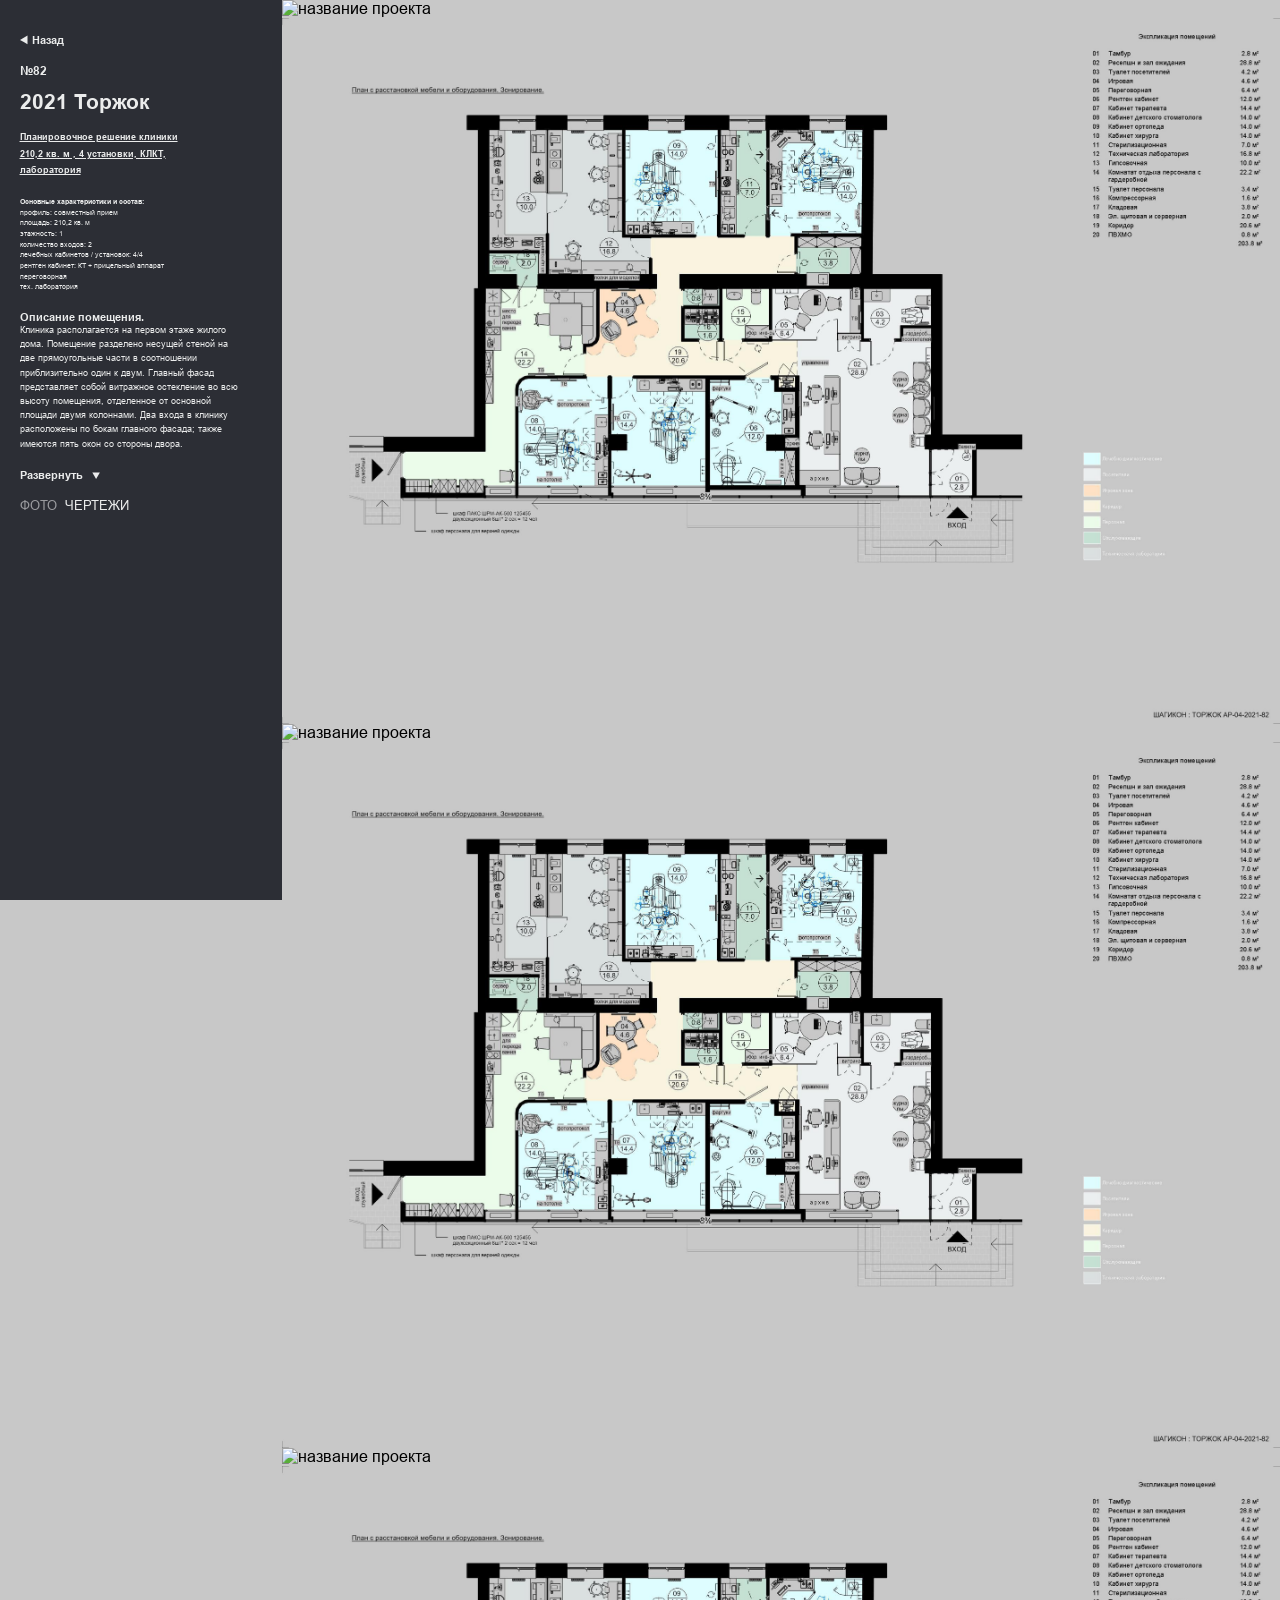
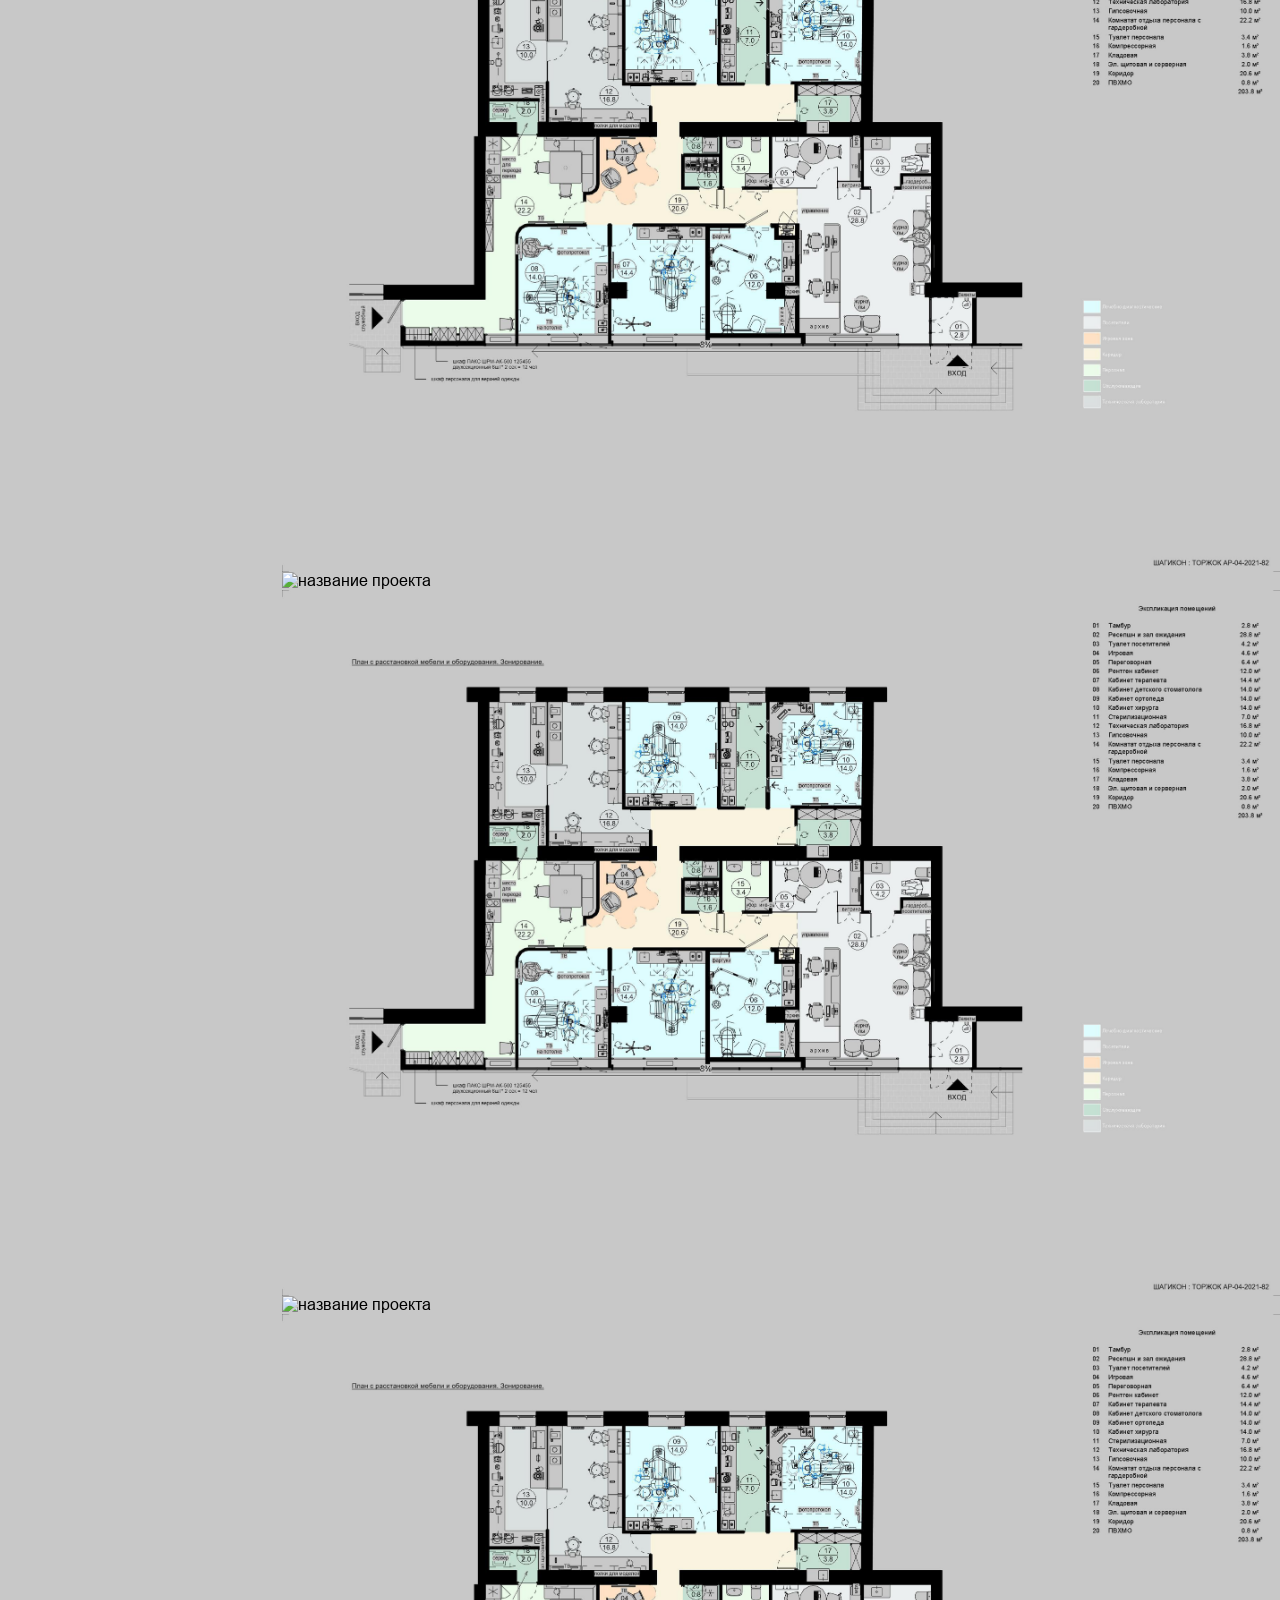
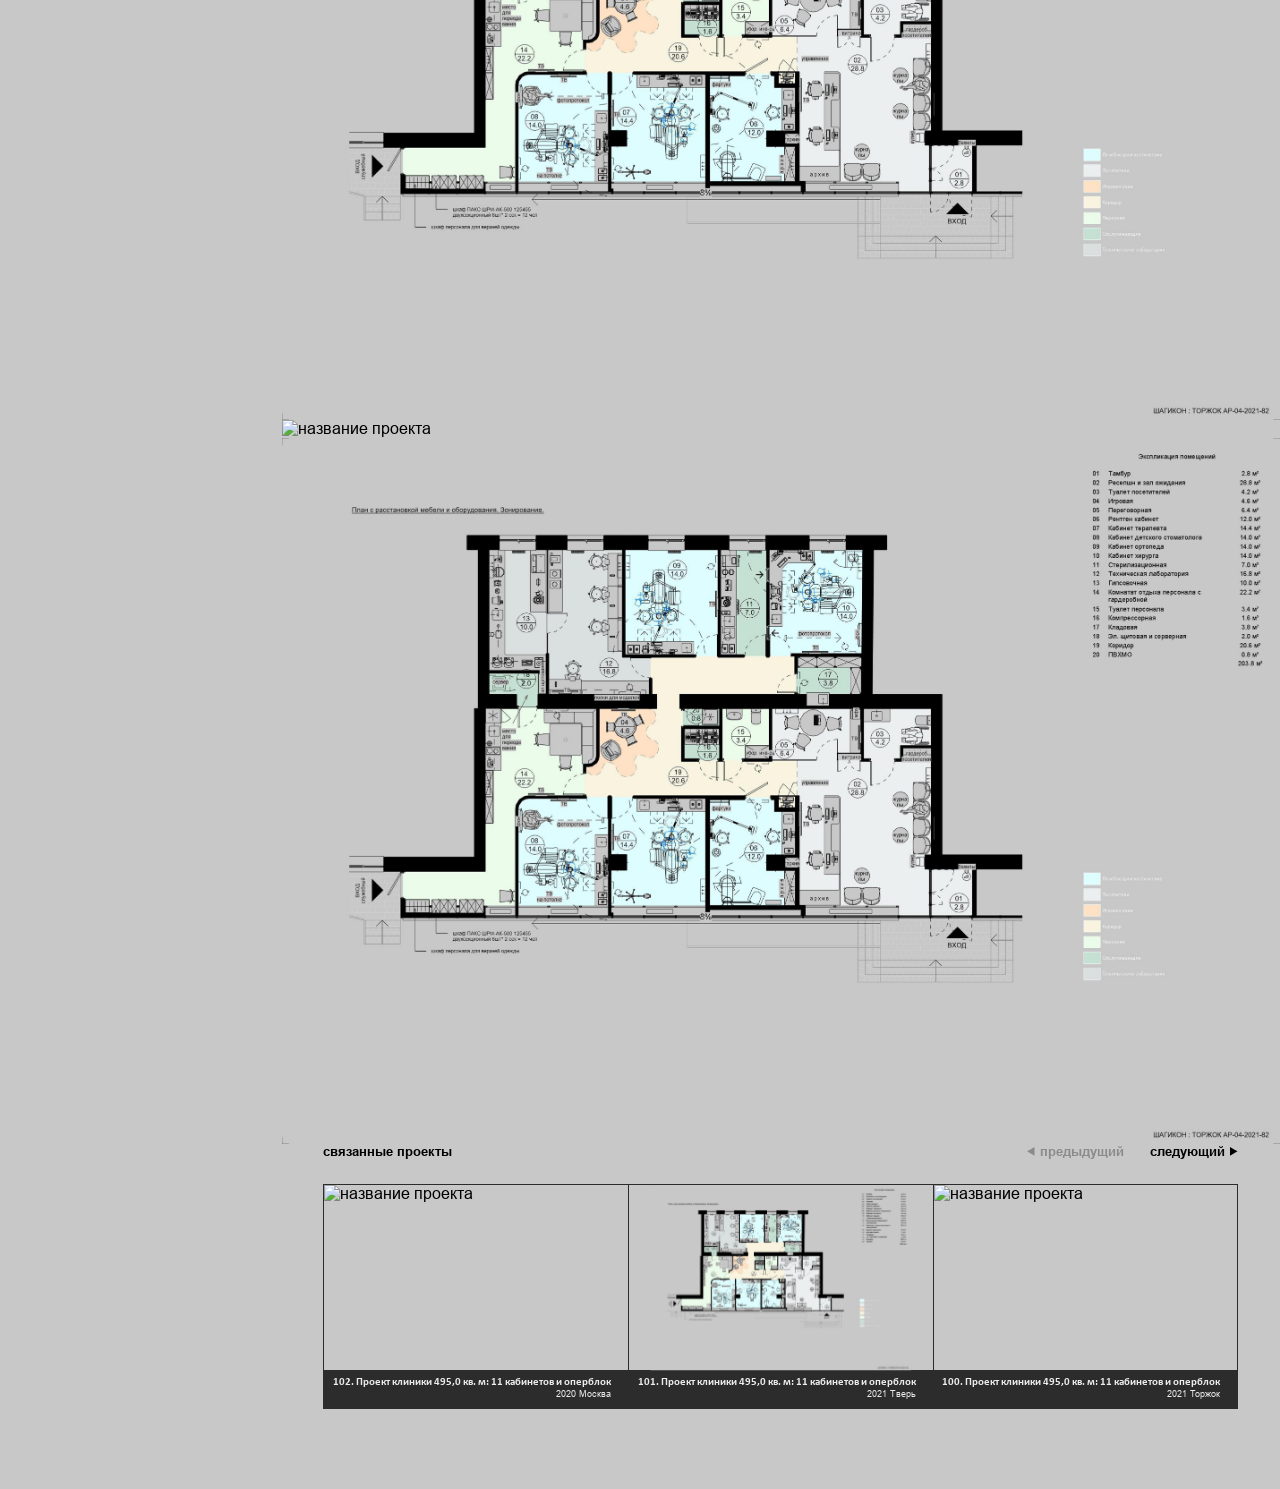
==== commit 343c93fc: "add swipe, zoom-in zoom-out, toggle controls visability logic" ====
--- a/project-card.html
+++ b/project-card.html
@@ -29,6 +29,19 @@
             />
           </svg>
         </button>
+        <a class="sidebar-logo" href="/">
+          <img
+            class="sidebar-logo-img"
+            src="/assets/icons/logo-white.svg"
+            alt="Шагикон"
+          />
+          <ul class="sidebar-logo-list">
+            <li>планирование</li>
+            <li>эргономика</li>
+            <li>дизайн</li>
+            <li>стоматологических клиник</li>
+          </ul>
+        </a>
         <a class="sidebar-back" href="/projects.html">
           <svg
             width="9"
--- a/styles/project-card.css
+++ b/styles/project-card.css
@@ -57,6 +57,10 @@
   display: none;
 }
 
+.sidebar-logo {
+  display: none;
+}
+
 .sidebar-back {
   font-size: clamp(6.4px, 0.833vw, 21.33px);
   font-weight: bold;
@@ -228,15 +232,15 @@
   width: 80%;
   height: auto;
   object-fit: contain;
-  margin-bottom: 180px;
+  margin-bottom: clamp(54px, 7.031vw, 180px);
 }
 
 .images-list li {
   cursor: zoom-in;
 }
 
-/* десктоп: отступ сверху у первого изображения вне fullscreen */
-.container:not(.fullscreen) .images-list li:first-child img {
+/* десктоп: отступ сверху у первого ФОТО вне fullscreen (чертежи не трогаем) */
+.container:not(.fullscreen) .images-list li.photo:not(.photo ~ .photo) img {
   margin-top: clamp(25.8px, 3.359vw, 86px);
 }
 
@@ -293,6 +297,8 @@
 .container.fullscreen .images-list {
   height: 100%;
   justify-content: center;
+  /* жестами (свайп/зум/панорама) управляет JS — гасим нативные тач-действия */
+  touch-action: none;
 }
 
 .container.fullscreen .images-list li {
@@ -398,7 +404,7 @@
   left: 10%;
   bottom: clamp(34px, 5.6vw, 68px);
   color: var(--color-dark);
-  font-size: clamp(10px, 1.2vw, 26px);
+  font-size: clamp(16px, 1.3vw, 28px);
   line-height: 1;
   white-space: nowrap;
   pointer-events: none;
@@ -410,6 +416,20 @@
 .container.fullscreen.is-zoomed .slider-dots,
 .container.fullscreen.is-zoomed .slider-arrow {
   display: none;
+}
+
+/* на тач-устройствах стрелки листания появляются по касанию (.controls-visible),
+   на десктопе (мышь) остаются видимыми всегда */
+@media (pointer: coarse) {
+  .container.fullscreen .slider-arrow {
+    opacity: 0;
+    pointer-events: none;
+    transition: opacity 0.25s ease;
+  }
+  .container.fullscreen.controls-visible .slider-arrow {
+    opacity: 1;
+    pointer-events: auto;
+  }
 }
 
 /* ===== Связанные проекты (слайдер) ===== */
@@ -687,6 +707,26 @@
     padding-left: clamp(31.57px, 9.867vw, 57.23px);
     padding-right: clamp(17.07px, 5.333vw, 30.93px);
     position: relative;
+    max-height: 590px;
+  }
+
+  .sidebar-logo {
+    display: flex;
+    flex-direction: column;
+    width: fit-content;
+    align-self: center;
+  }
+
+  .sidebar-logo-img {
+    width: clamp(218.45px, 68.267vw, 395.95px);
+    height: clamp(40.4px, 13vw, 73.6px);
+  }
+
+  .sidebar-logo-list {
+    display: flex;
+    justify-content: space-between;
+    font-size: clamp(7.68px, 2.4vw, 13.92px);
+    font-weight: 400;
   }
 
   .sidebar-back {
@@ -780,8 +820,8 @@
     max-width: 85%;
   }
 
-  /* отступ сверху у первого изображения — планшет */
-  .container:not(.fullscreen) .images-list li:first-child img {
+  /* отступ сверху у первого ФОТО — планшет */
+  .container:not(.fullscreen) .images-list li.photo:not(.photo ~ .photo) img {
     margin-top: clamp(21.65px, 3.733vw, 28.67px);
   }
 
@@ -790,9 +830,22 @@
     width: clamp(18px, 3.2vw, 40px);
   }
 
+  /* 30 точек крупными не влезают — мельче и на всю ширину с равным интервалом */
+  .container.fullscreen .slider-dots {
+    left: 10%;
+    right: 10%;
+    gap: 0;
+    justify-content: space-between;
+  }
   .slider-dot {
-    width: clamp(11px, 2.133vw, 24px);
-    height: clamp(11px, 2.133vw, 24px);
+    width: 9px;
+    height: 9px;
+    flex-shrink: 0;
+  }
+
+  /* счётчик крупнее, чем базовый минимум */
+  .container.fullscreen .slider-counter {
+    font-size: 18px;
   }
 }
 
@@ -802,8 +855,8 @@
     grid-template-columns: 1fr;
   }
 
-  /* отступ сверху у первого изображения — мобилка */
-  .container:not(.fullscreen) .images-list li:first-child img {
+  /* отступ сверху у первого ФОТО — мобилка */
+  .container:not(.fullscreen) .images-list li.photo:not(.photo ~ .photo) img {
     margin-top: clamp(10.24px, 3.2vw, 18.56px);
   }
 }
@@ -868,7 +921,7 @@
   .container.fullscreen .slider-counter {
     left: 52px;
     bottom: 48px;
-    font-size: 14px;
+    font-size: 16px;
   }
 
   /* кнопка выхода — тёмная полоса слева (фикс. ширина), × в верхнем углу */
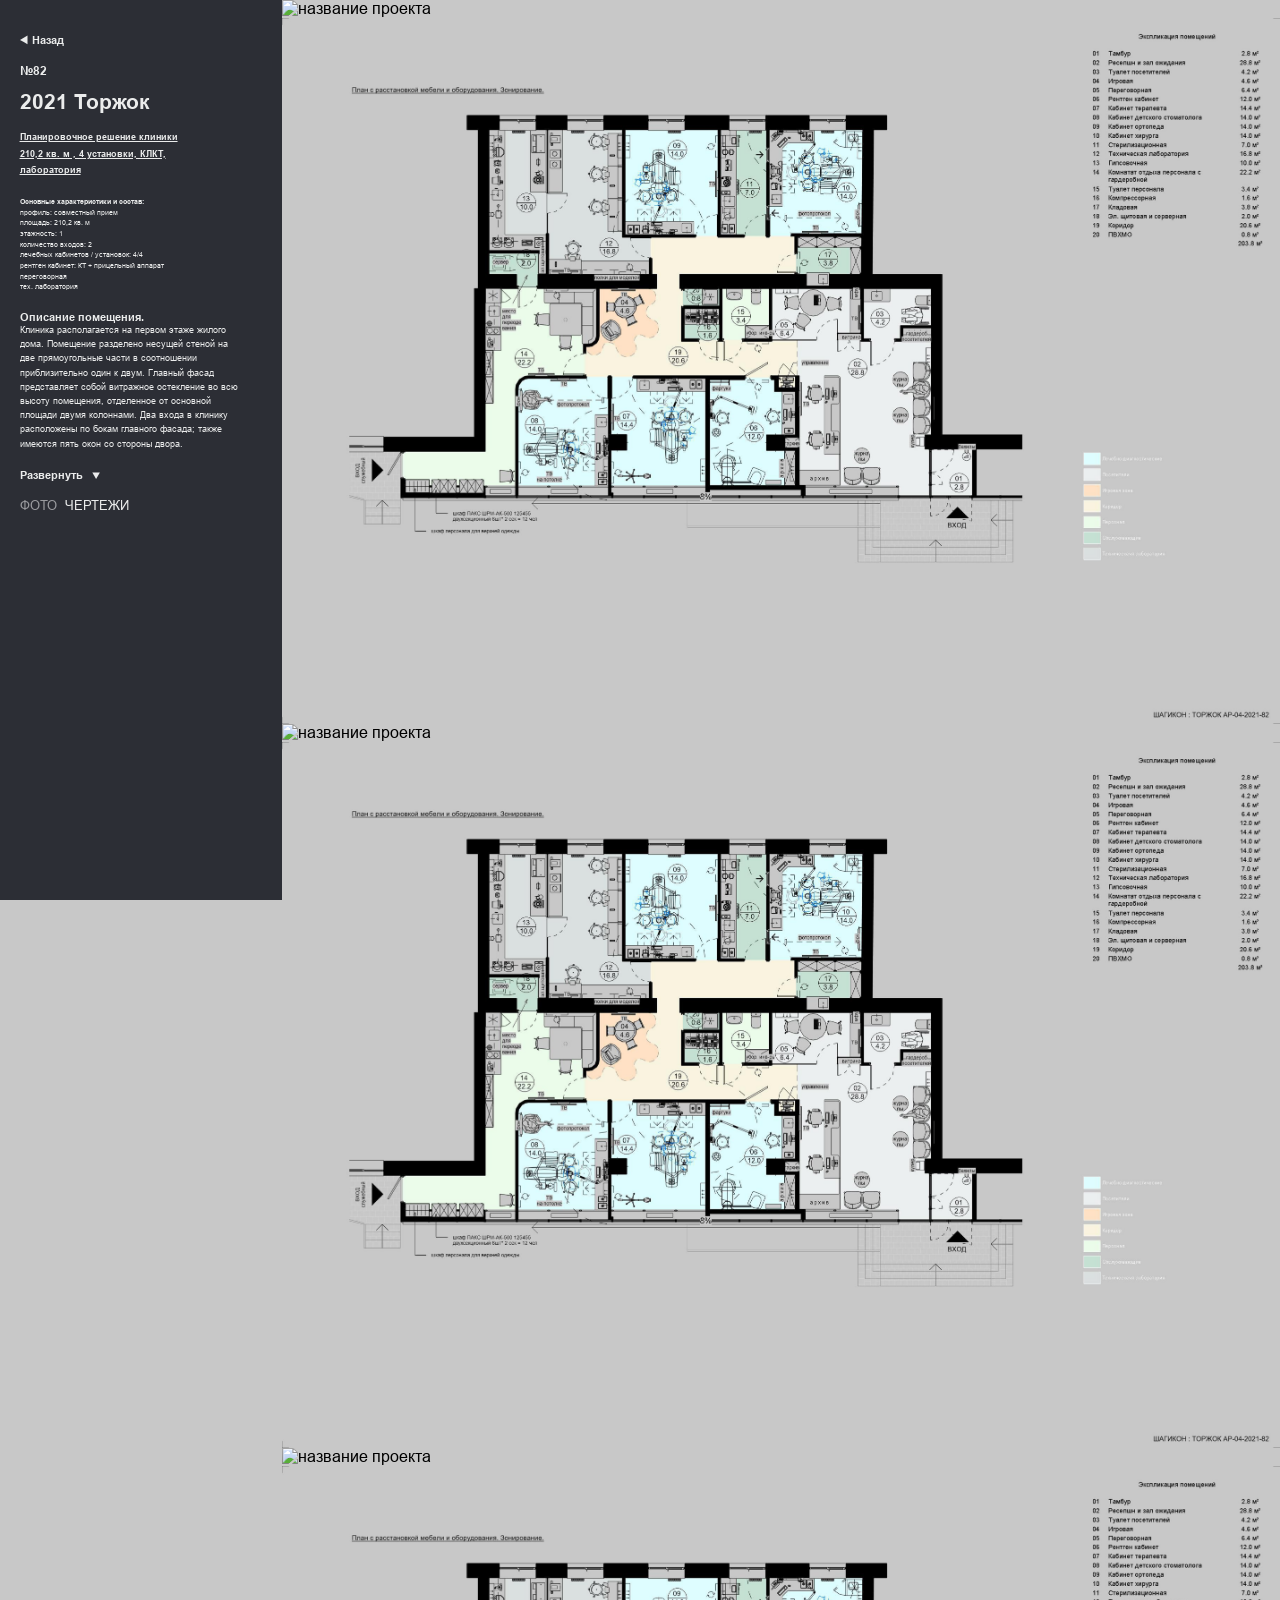
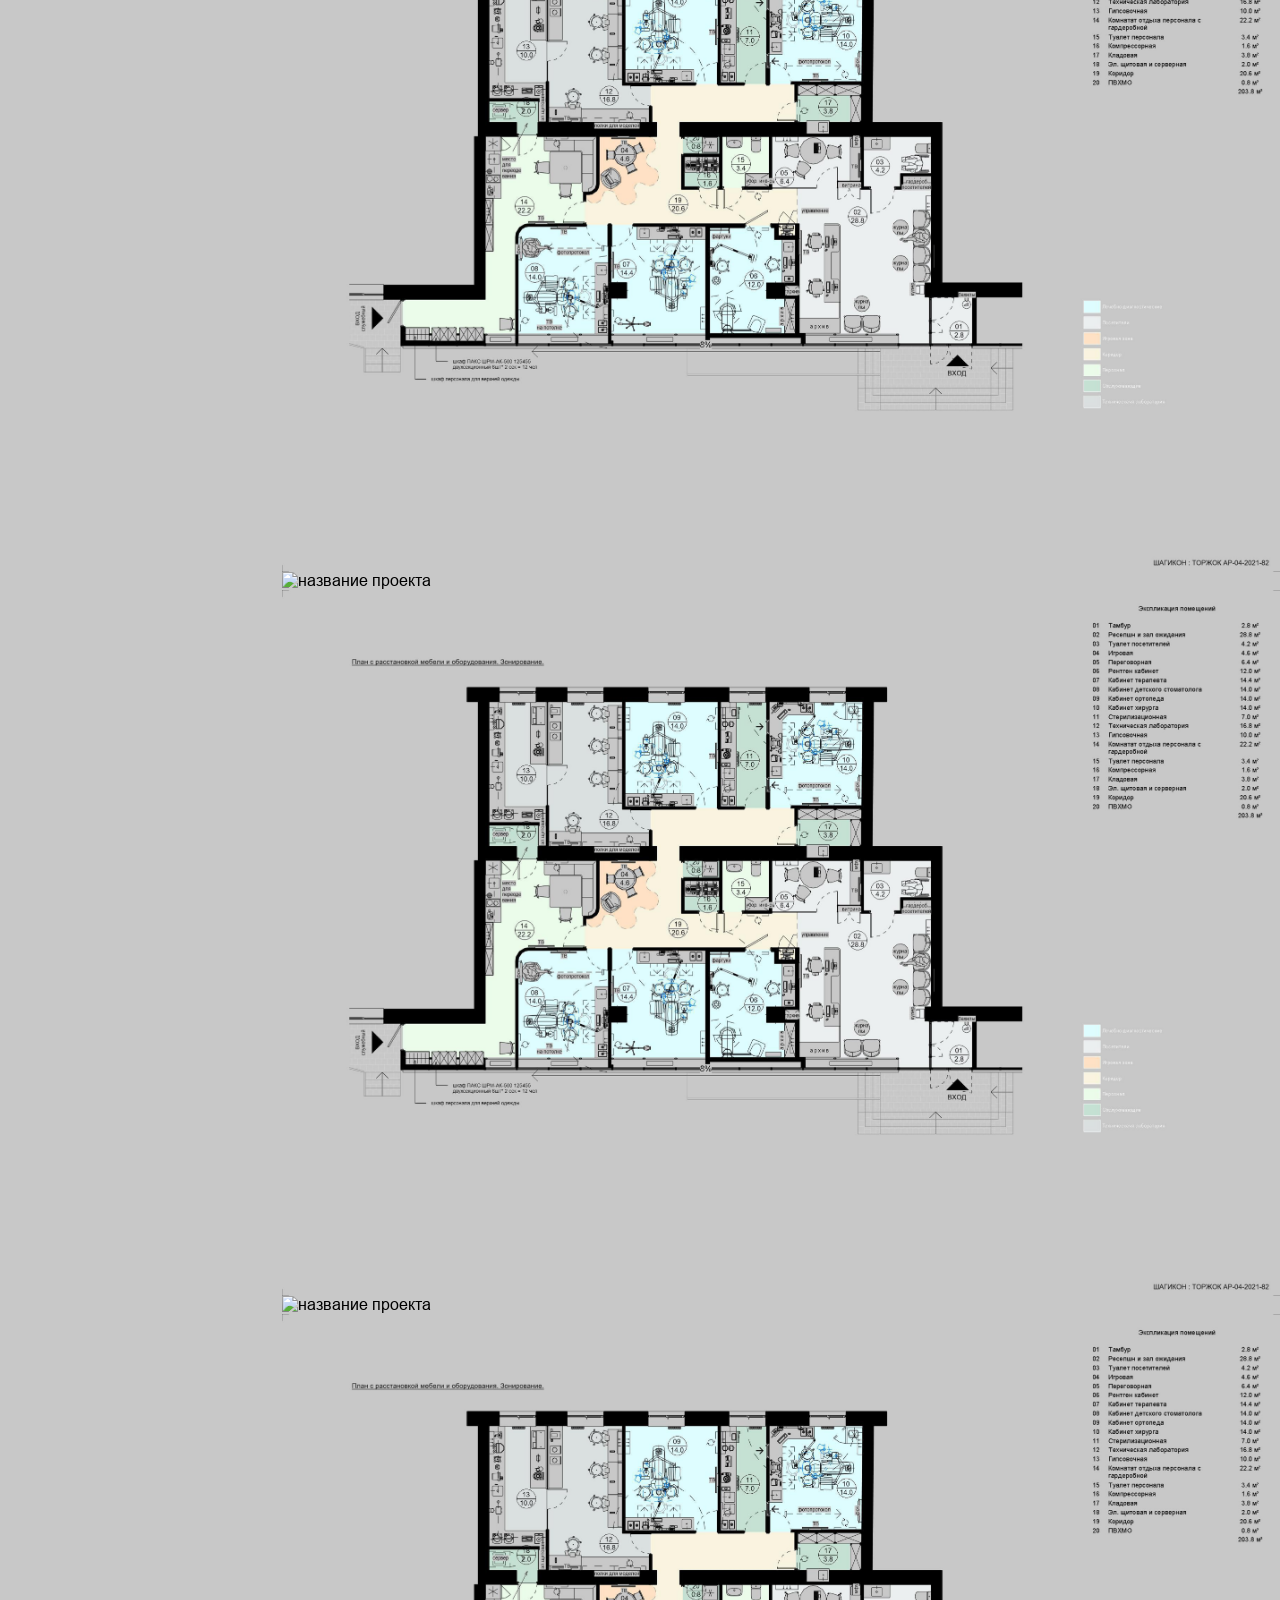
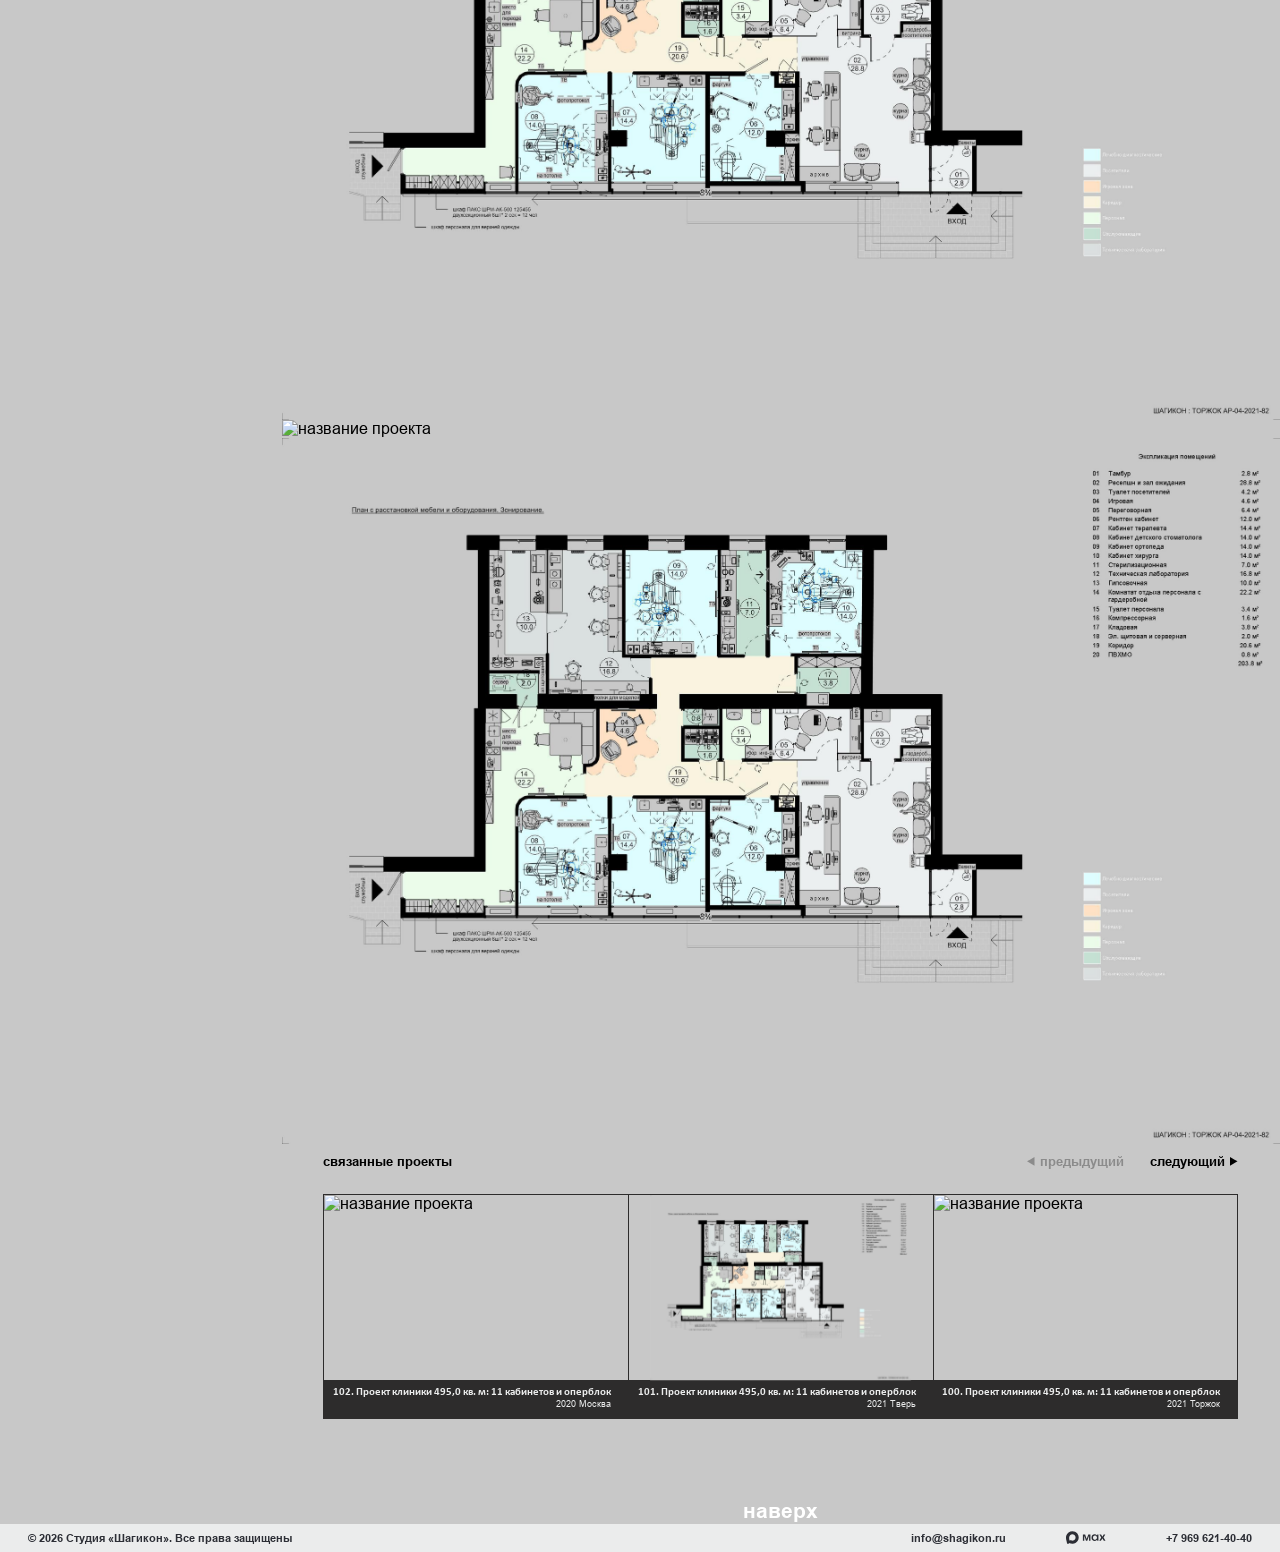
==== commit 7c22cc03: "services page completed, update styles for projects and project-card pages" ====
--- a/project-card.html
+++ b/project-card.html
@@ -591,8 +591,24 @@
             </ul>
           </div>
         </section>
+        <button class="up-btn" id="scrollup">наверх</button>
       </main>
     </div>
+
+    <footer class="footer">
+      <p class="footer-copyright">
+        © 2026 Студия «Шагикон». Все права защищены
+      </p>
+      <div class="footer-contacts">
+        <a class="footer-email" href="mailto:info@shagikon.ru"
+          >info@shagikon.ru</a
+        >
+        <a class="footer-social" href="/"
+          ><img src="/assets/icons/max.svg" alt="Max"
+        /></a>
+        <a class="footer-phone" href="tel:+79696214040">+7 969 621-40-40</a>
+      </div>
+    </footer>
     <script src="/script.js"></script>
   </body>
 </html>
--- a/styles/project-card.css
+++ b/styles/project-card.css
@@ -13,10 +13,10 @@
   grid-template-columns: 3.5vw 1fr;
 }
 
-/* грид-элемент должен уметь сжиматься уже своего контента (картинки/слайдер),
-   иначе колонка 1fr раздувается и появляется горизонтальный скролл */
 .main {
   min-width: 0;
+  display: flex;
+  flex-direction: column;
 }
 
 .sidebar {
@@ -209,7 +209,6 @@
   width: 100%;
 }
 
-/* переключение фото / чертежи по вкладкам (только вне fullscreen) */
 .container:not(.fullscreen) .images-list.view-plan li.photo {
   display: none;
 }
@@ -239,14 +238,12 @@
   cursor: zoom-in;
 }
 
-/* десктоп: отступ сверху у первого ФОТО вне fullscreen (чертежи не трогаем) */
 .container:not(.fullscreen) .images-list li.photo:not(.photo ~ .photo) img {
   margin-top: clamp(25.8px, 3.359vw, 86px);
 }
 
 /* ===== Полноэкранный слайдер ===== */
 
-/* элементы управления видны только в fullscreen */
 .slider-arrow,
 .slider-dots {
   display: none;
@@ -258,16 +255,13 @@
   display: flex;
   align-items: center;
   justify-content: center;
-  /* клипуем увеличенную (zoom) картинку, чтобы не вылезала на сайдбар */
   overflow: hidden;
 }
 
-/* связанные проекты прячем в fullscreen */
 .container.fullscreen .related {
   display: none;
 }
 
-/* сворачиваем содержимое сайдбара, оставляя кнопку выхода */
 .container.fullscreen .sidebar {
   padding: 0;
   overflow: hidden;
@@ -297,7 +291,6 @@
 .container.fullscreen .images-list {
   height: 100%;
   justify-content: center;
-  /* жестами (свайп/зум/панорама) управляет JS — гасим нативные тач-действия */
   touch-action: none;
 }
 
@@ -319,13 +312,11 @@
   align-items: center;
 }
 
-/* картинки слайдера: жестами управляет JS (свой pinch-zoom) */
 .container.fullscreen .images-list li img {
   touch-action: none;
   transform-origin: center center;
 }
 
-/* чертёж — на всю ширину, фото — по высоте */
 .container.fullscreen .images-list li.plan img {
   width: 100%;
   max-height: 100dvh;
@@ -335,7 +326,7 @@
 .container.fullscreen .images-list li.photo img {
   width: auto;
   max-width: 100%;
-  height: 90dvh;
+  height: 85dvh;
   margin-bottom: 0;
   object-fit: contain;
 }
@@ -374,7 +365,7 @@
   display: flex;
   gap: clamp(9px, 1.2vw, 30px);
   position: absolute;
-  bottom: clamp(20px, 3.733vw, 44px);
+  bottom: clamp(14px, 2.2vw, 30px);
   left: 10%;
   z-index: 10;
 }
@@ -393,7 +384,6 @@
   background: var(--color-dark);
 }
 
-/* числовой указатель «текущий / всего» — только в fullscreen, над точками */
 .slider-counter {
   display: none;
 }
@@ -402,7 +392,7 @@
   display: block;
   position: absolute;
   left: 10%;
-  bottom: clamp(34px, 5.6vw, 68px);
+  bottom: clamp(32px, 4vw, 48px);
   color: var(--color-dark);
   font-size: clamp(16px, 1.3vw, 28px);
   line-height: 1;
@@ -411,16 +401,13 @@
   z-index: 10;
 }
 
-/* при увеличении картинки управление прячем, чтобы не перекрывало */
 .container.fullscreen.is-zoomed .slider-counter,
 .container.fullscreen.is-zoomed .slider-dots,
 .container.fullscreen.is-zoomed .slider-arrow {
   display: none;
 }
 
-/* на тач-устройствах стрелки листания появляются по касанию (.controls-visible),
-   на десктопе (мышь) остаются видимыми всегда */
-@media (pointer: coarse) {
+@media (hover: none) and (pointer: coarse) {
   .container.fullscreen .slider-arrow {
     opacity: 0;
     pointer-events: none;
@@ -432,19 +419,29 @@
   }
 }
 
-/* ===== Связанные проекты (слайдер) ===== */
+.container.fullscreen .slider-arrow,
+.container.fullscreen .slider-dot,
+.container.fullscreen .sidebar-exit {
+  touch-action: manipulation;
+}
 
 .related {
+  padding-top: clamp(6px, 0.781vw, 20px);
   padding-inline: clamp(25.07px, 3.264vw, 83.56px);
   padding-bottom: clamp(48px, 6.25vw, 160px);
 }
 
-/* вьюпорт без паддинга — обрезает ровно по краю, без «проглядывания» 4-й карточки.
-   Левую границу рамки держим здесь: вьюпорт не двигается при прокрутке,
-   поэтому слева линия видна всегда (а не только у первой карточки) */
 .related-viewport {
   overflow: hidden;
   border-left: clamp(1.07px, 0.139vw, 3.56px) solid rgb(45, 44, 44);
+  touch-action: pan-y;
+  user-select: none;
+}
+
+.related-viewport img {
+  -webkit-user-drag: none;
+  user-select: none;
+  pointer-events: none;
 }
 
 .related-header {
@@ -492,13 +489,10 @@
   transition: transform 0.4s ease;
 }
 
-/* десктоп — 3 карточки */
 .related-list li {
   flex: 0 0 calc(100% / 3);
 }
 
-/* карточка (как в projects): схлопнутые границы — у каждой только верх/право/низ,
-   левую линию рисует вьюпорт, чтобы на стыках не было двойной границы */
 .related-list .projects-item {
   position: relative;
   width: 100%;
@@ -570,7 +564,17 @@
   }
 }
 
-/* планшет — 2 карточки (vw от ширины экрана, макет 750, диапазон 580–768) */
+.up-btn {
+  background: transparent;
+  border: none;
+  color: white;
+  font-size: clamp(12.8px, 1.667vw, 42.67px);
+  font-weight: 700;
+  align-self: center;
+  width: fit-content;
+  margin: 0 auto;
+}
+
 @media screen and (max-width: 768px) {
   .related-list li {
     flex-basis: calc(100% / 2);
@@ -595,7 +599,6 @@
   }
 }
 
-/* мобильный — 1 карточка (vw от ширины экрана, макет 375, диапазон 320–580) */
 @media screen and (max-width: 580px) {
   .related-list li {
     flex-basis: 100%;
@@ -620,10 +623,11 @@
   }
 }
 
-/* ===== Сайдбар — адаптив (TODO: вписать px, затем clamp) ===== */
-
-/* планшет (vw от ширины экрана, макет 750, диапазон 580–768) */
 @media screen and (max-width: 768px) {
+  .up-btn {
+    display: none;
+  }
+
   .sidebar {
     gap: clamp(15.47px, 2.667vw, 20.48px);
     padding-block: clamp(27.07px, 4.667vw, 35.84px);
@@ -652,6 +656,10 @@
     font-size: clamp(18.56px, 3.2vw, 24.58px);
   }
 
+  .related {
+    padding-top: clamp(18.56px, 3.2vw, 24.58px);
+  }
+
   .project-subtitle {
     font-size: clamp(7.73px, 1.333vw, 10.24px);
   }
@@ -697,10 +705,38 @@
   .project-view-tab {
     font-size: clamp(11.6px, 2vw, 15.36px);
   }
-}
-
-/* мобильный (vw от ширины экрана, макет 375, диапазон 320–580) */
+
+  .footer {
+    height: clamp(19.3px, 3.33vw, 25.6px);
+    position: fixed;
+    bottom: 0;
+    left: 0;
+    z-index: 200;
+  }
+
+  .footer-copyright {
+    display: none;
+  }
+
+  .footer-contacts {
+    width: 100%;
+    justify-content: space-between;
+    gap: 0;
+    font-size: clamp(8.5px, 1.46vw, 11.3px);
+    line-height: 1em;
+  }
+
+  .footer-contacts img {
+    width: clamp(31px, 5.3vw, 42px);
+    height: clamp(10px, 1.73vw, 13.5px);
+  }
+}
+
 @media screen and (max-width: 580px) {
+  body {
+    padding-bottom: clamp(25.6px, 8vw, 46.6px);
+  }
+
   .sidebar {
     gap: clamp(17.07px, 5.333vw, 30.93px);
     padding-block: clamp(10.24px, 3.2vw, 18.56px);
@@ -804,6 +840,40 @@
   .project-view-tab {
     font-size: clamp(12.8px, 4vw, 23.2px);
   }
+
+  .related {
+    padding-top: clamp(27.31px, 8.533vw, 49.49px);
+  }
+
+  .related-title {
+    display: none;
+  }
+
+  .related-slider-controls {
+    width: 100%;
+    justify-content: space-between;
+  }
+
+  .related-slider-btn {
+    font-size: clamp(10.24px, 3.2vw, 18.56px);
+  }
+
+  .related-slider-btn svg {
+    width: clamp(7.68px, 2.4vw, 13.92px);
+  }
+
+  .footer {
+    height: clamp(25.6px, 8vw, 46.6px);
+  }
+
+  .footer-contacts {
+    font-size: clamp(10.24px, 3.2vw, 18.56px);
+  }
+
+  .footer-social img {
+    width: clamp(34px, 10.67vw, 62px);
+    height: auto;
+  }
 }
 
 @media screen and (max-width: 768px) {
@@ -820,17 +890,14 @@
     max-width: 85%;
   }
 
-  /* отступ сверху у первого ФОТО — планшет */
   .container:not(.fullscreen) .images-list li.photo:not(.photo ~ .photo) img {
     margin-top: clamp(21.65px, 3.733vw, 28.67px);
   }
 
-  /* стрелки и точки крупнее — только планшет/мобайл (десктоп остаётся прежним) */
   .slider-arrow img {
     width: clamp(18px, 3.2vw, 40px);
   }
 
-  /* 30 точек крупными не влезают — мельче и на всю ширину с равным интервалом */
   .container.fullscreen .slider-dots {
     left: 10%;
     right: 10%;
@@ -843,29 +910,21 @@
     flex-shrink: 0;
   }
 
-  /* счётчик крупнее, чем базовый минимум */
   .container.fullscreen .slider-counter {
     font-size: 18px;
   }
 }
 
-/* одноколоночная раскладка обычной (не-fullscreen) мобильной страницы */
 @media screen and (max-width: 580px) {
   .container {
     grid-template-columns: 1fr;
   }
 
-  /* отступ сверху у первого ФОТО — мобилка */
   .container:not(.fullscreen) .images-list li.photo:not(.photo ~ .photo) img {
     margin-top: clamp(10.24px, 3.2vw, 18.56px);
   }
 }
 
-/* ===== Телефон: fullscreen-слайдер =====
-   Портрет и альбом должны выглядеть ТОЧЬ-В-ТОЧЬ одинаково: в портрете весь
-   слайдер целиком повёрнут на 90°, как будто телефон перевели в альбом.
-   Ловим обе ориентации телефона (короткая сторона ≤580), вьюер — полноэкранный
-   оверлей, а размеры управления — ФИКСИРОВАННЫЕ (не зависят от vw/ориентации). */
 @media (pointer: coarse) and (max-width: 580px),
   (pointer: coarse) and (max-height: 580px) {
   .container.fullscreen .main-content {
@@ -877,11 +936,10 @@
     z-index: 1000;
     background-color: #c8c8c8;
     overflow: hidden;
-  }
-
-  /* картинка заполняет вьюер (а не vh), чтобы крутиться вместе с ним */
-  .container.fullscreen .images-list li.plan img,
-  .container.fullscreen .images-list li.photo img {
+    padding-left: 40px;
+  }
+
+  .container.fullscreen .images-list li.plan img {
     width: 100%;
     height: 100%;
     max-width: 100%;
@@ -890,7 +948,12 @@
     object-fit: contain;
   }
 
-  /* фикс. размеры управления — одинаковы в портрете и альбоме */
+  .container.fullscreen .images-list li.photo img {
+    max-height: 85%;
+    align-self: flex-start;
+    padding-top: 2%;
+  }
+
   .container.fullscreen .slider-arrow {
     padding: 12px;
   }
@@ -903,7 +966,6 @@
   .container.fullscreen .slider-next {
     right: 16px;
   }
-  /* точки на всю ширину с равномерным интервалом (right задаёт ширину) */
   .container.fullscreen .slider-dots {
     bottom: 24px;
     left: 52px;
@@ -911,20 +973,17 @@
     gap: 0;
     justify-content: space-between;
   }
-  /* мельче, чтобы максимум (30) точек влезал по ширине телефона (320–580) */
   .container.fullscreen .slider-dot {
     width: 6px;
     height: 6px;
     flex-shrink: 0;
   }
-  /* счётчик над точками — фикс. размер, как остальное управление на телефоне */
   .container.fullscreen .slider-counter {
     left: 52px;
     bottom: 48px;
     font-size: 16px;
   }
 
-  /* кнопка выхода — тёмная полоса слева (фикс. ширина), × в верхнем углу */
   .container.fullscreen .sidebar-exit {
     display: flex;
     align-items: flex-start;
@@ -948,12 +1007,7 @@
   }
 }
 
-/* Портрет телефона: слайдер НЕ поворачиваем — картинка, стрелки и точки
-   показываются в естественной портретной ориентации. Полоса × остаётся
-   сверху (sidebar — в том же виде, что и в альбоме). */
 @media (orientation: portrait) and (max-width: 580px) {
-  /* нет левой тёмной полосы — стрелка «назад» и точки выравниваются по краю,
-     как и стрелка «вперёд» (16px) */
   .container.fullscreen .slider-prev {
     left: 16px;
   }
@@ -964,7 +1018,11 @@
     left: 16px;
   }
 
-  /* полоса × — сверху, по всей ширине, та же толщина (40px); × в правом углу */
+  .container.fullscreen .main-content {
+    padding-left: 0;
+    padding-top: 40px;
+  }
+
   .container.fullscreen .sidebar-exit {
     top: 0;
     left: 0;
@@ -974,4 +1032,10 @@
     justify-content: flex-end;
     padding: 0 12px;
   }
-}
+
+  .container.fullscreen .images-list li.photo img {
+    max-height: 100%;
+    align-self: center;
+    padding-top: 0;
+  }
+}
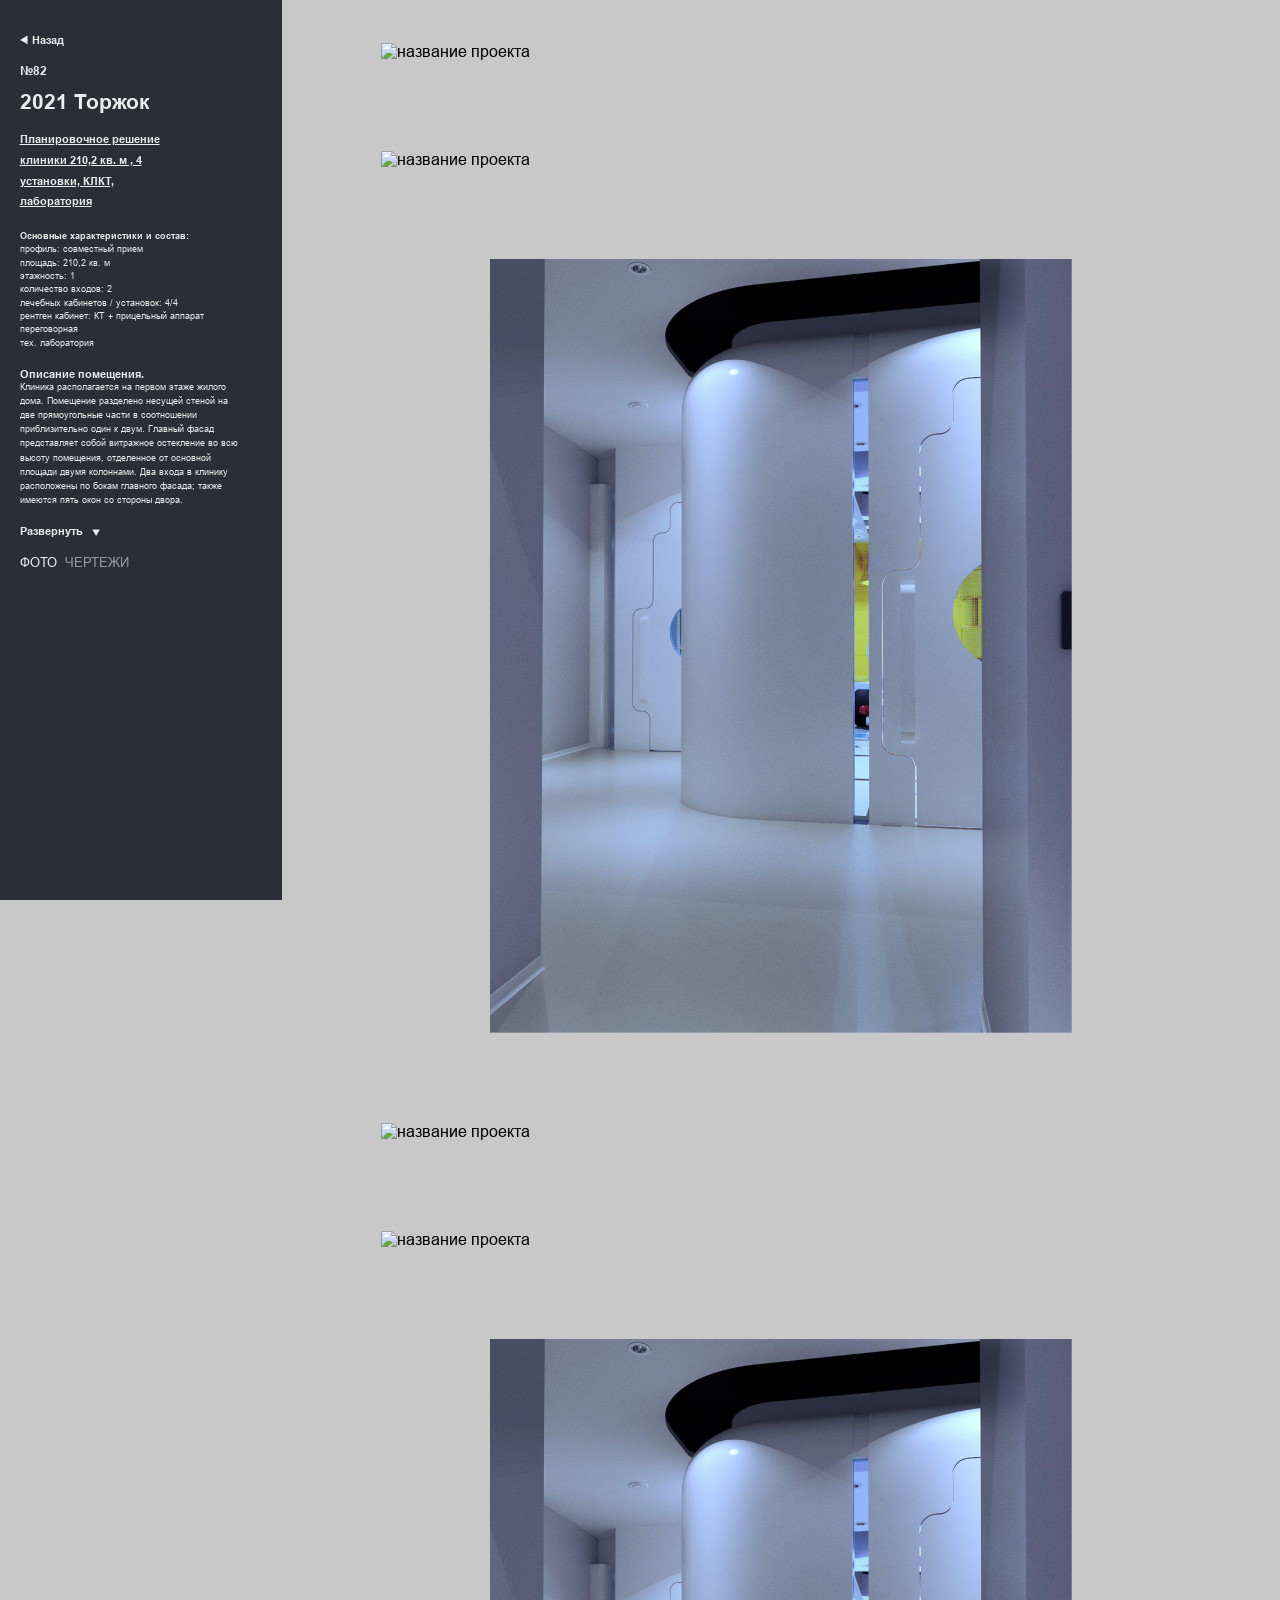
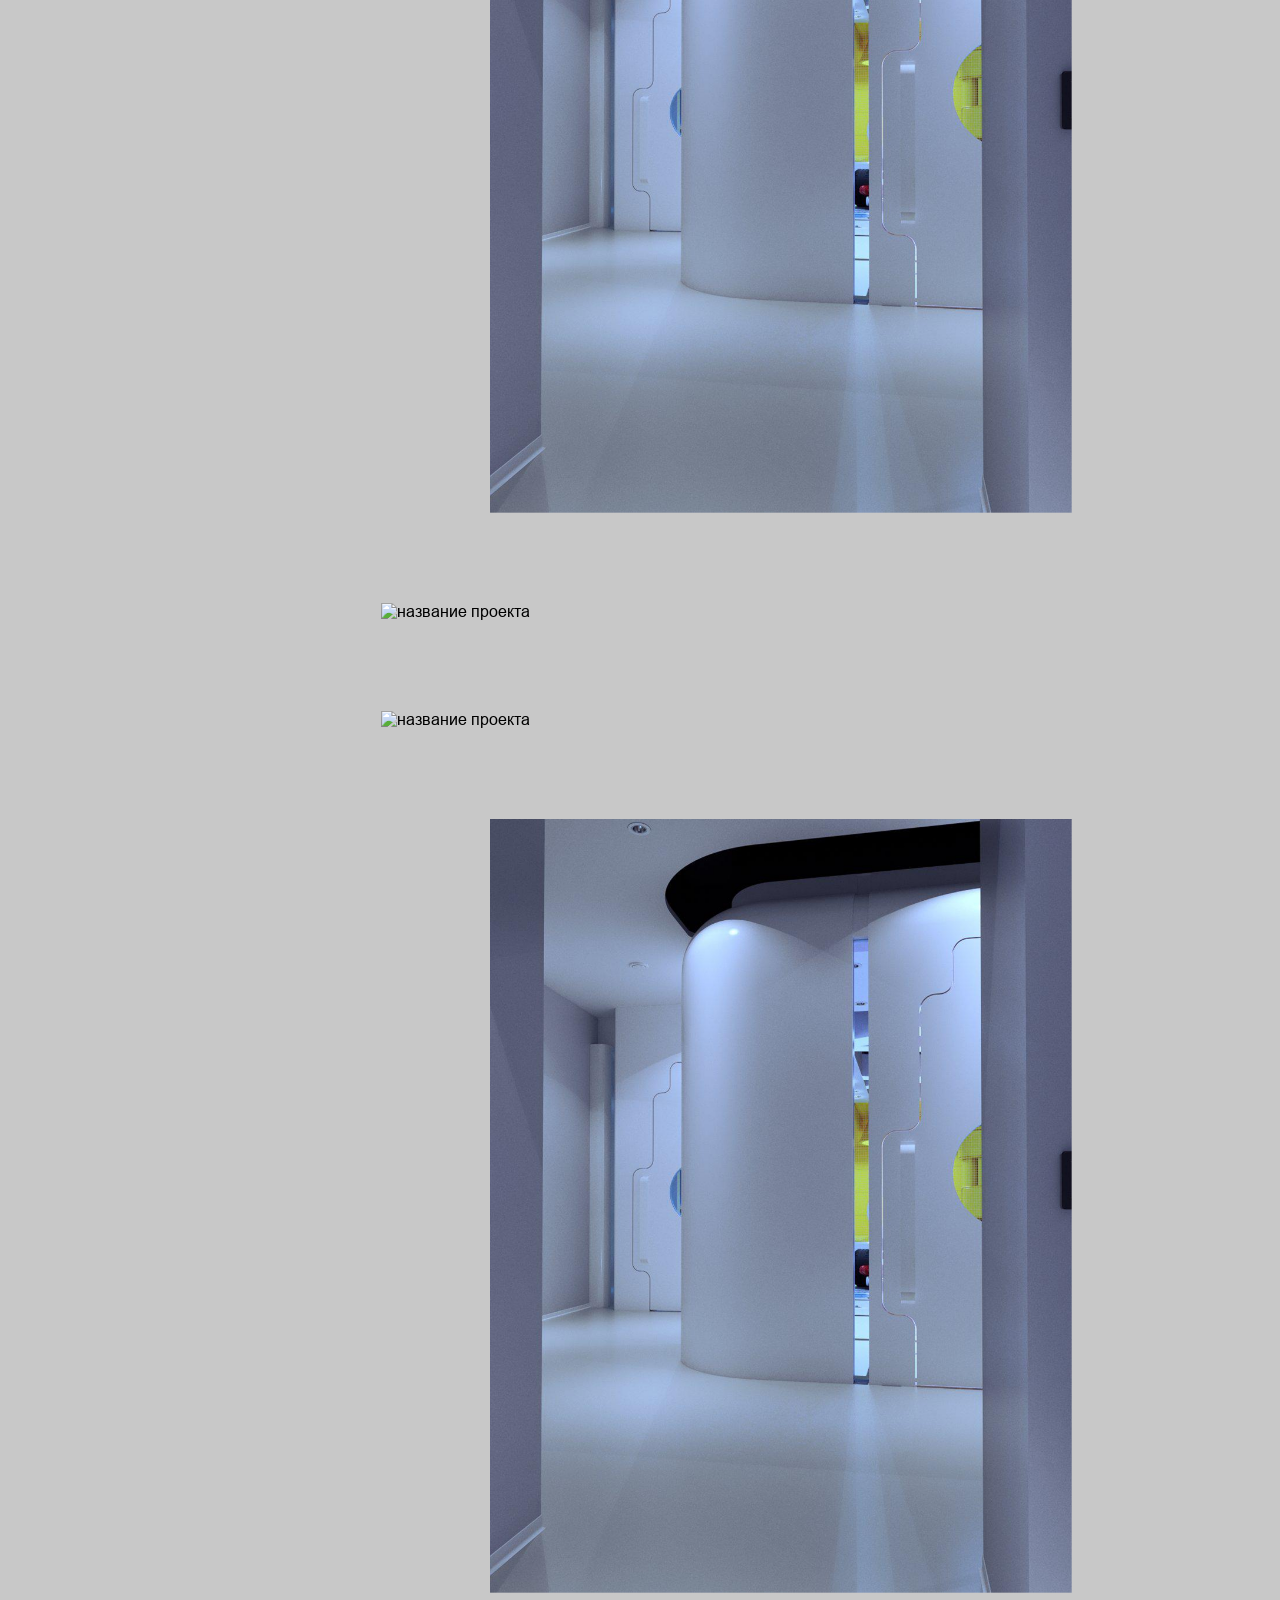
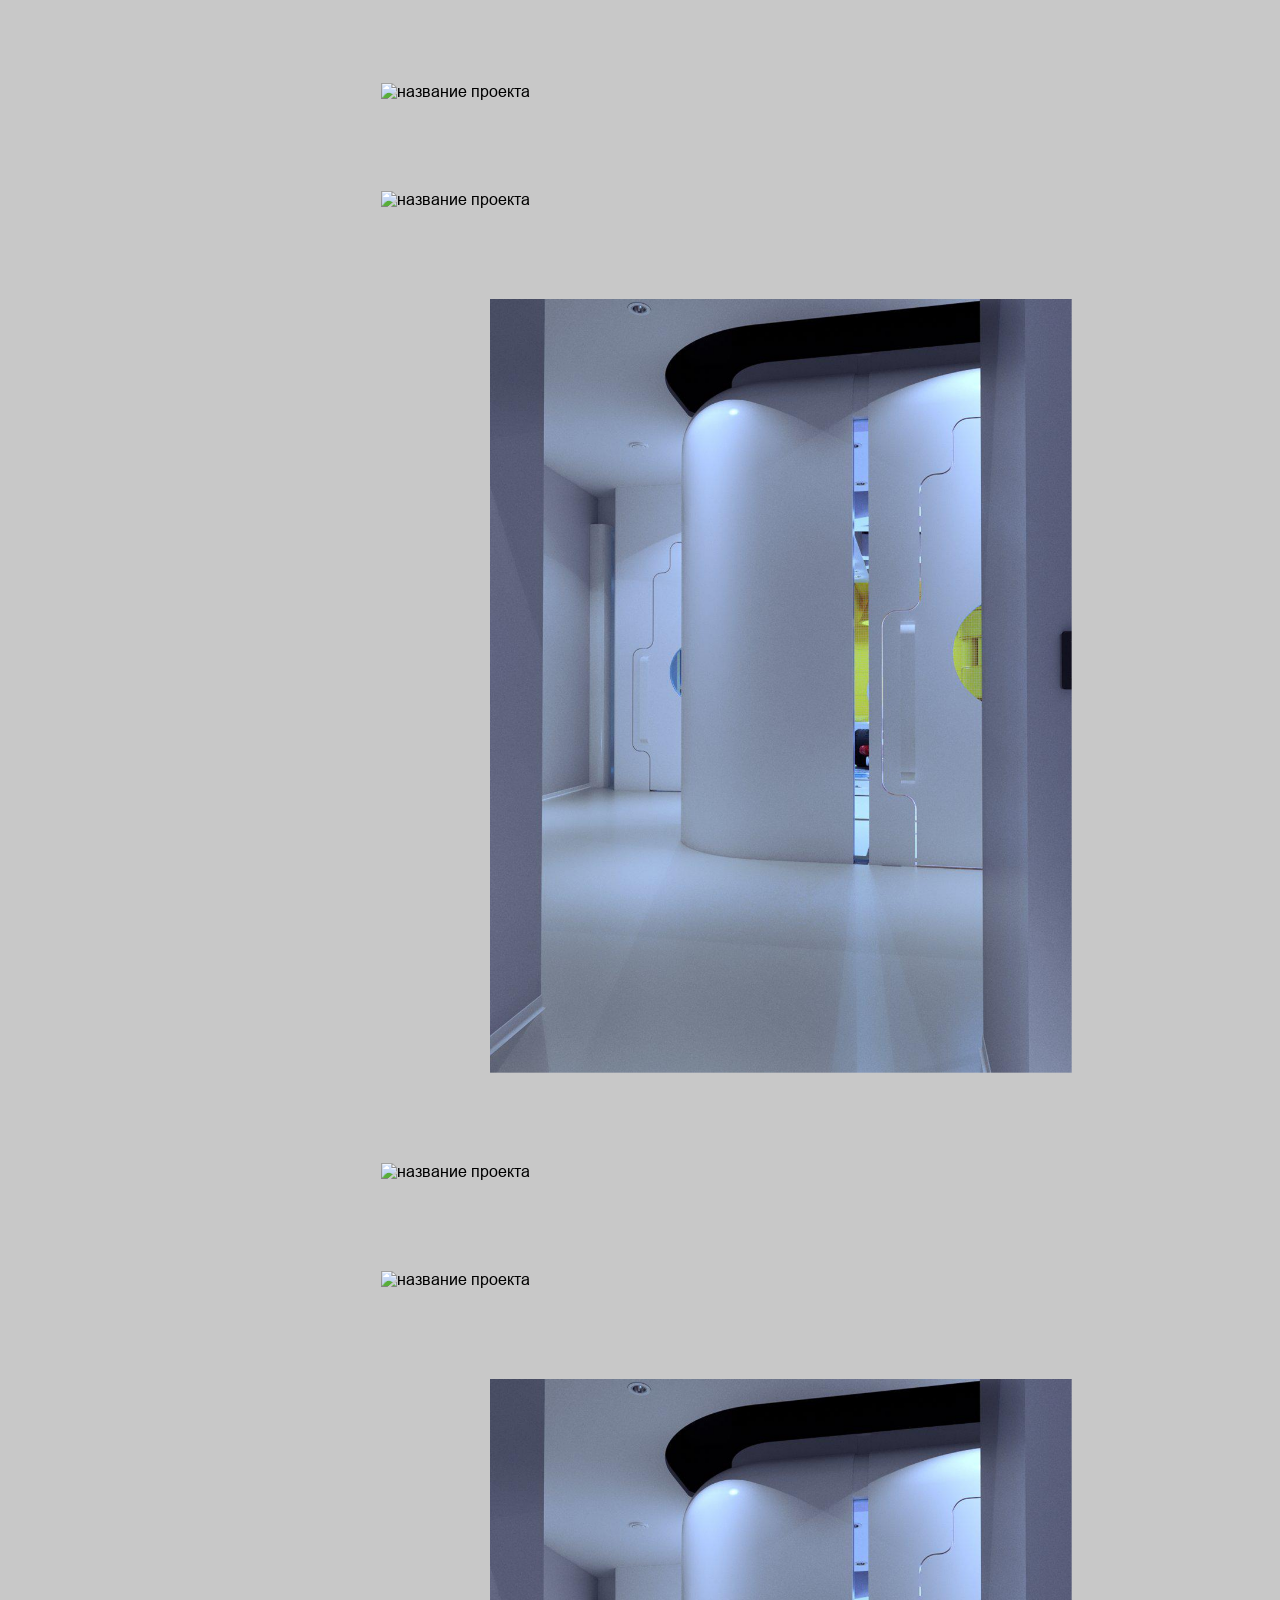
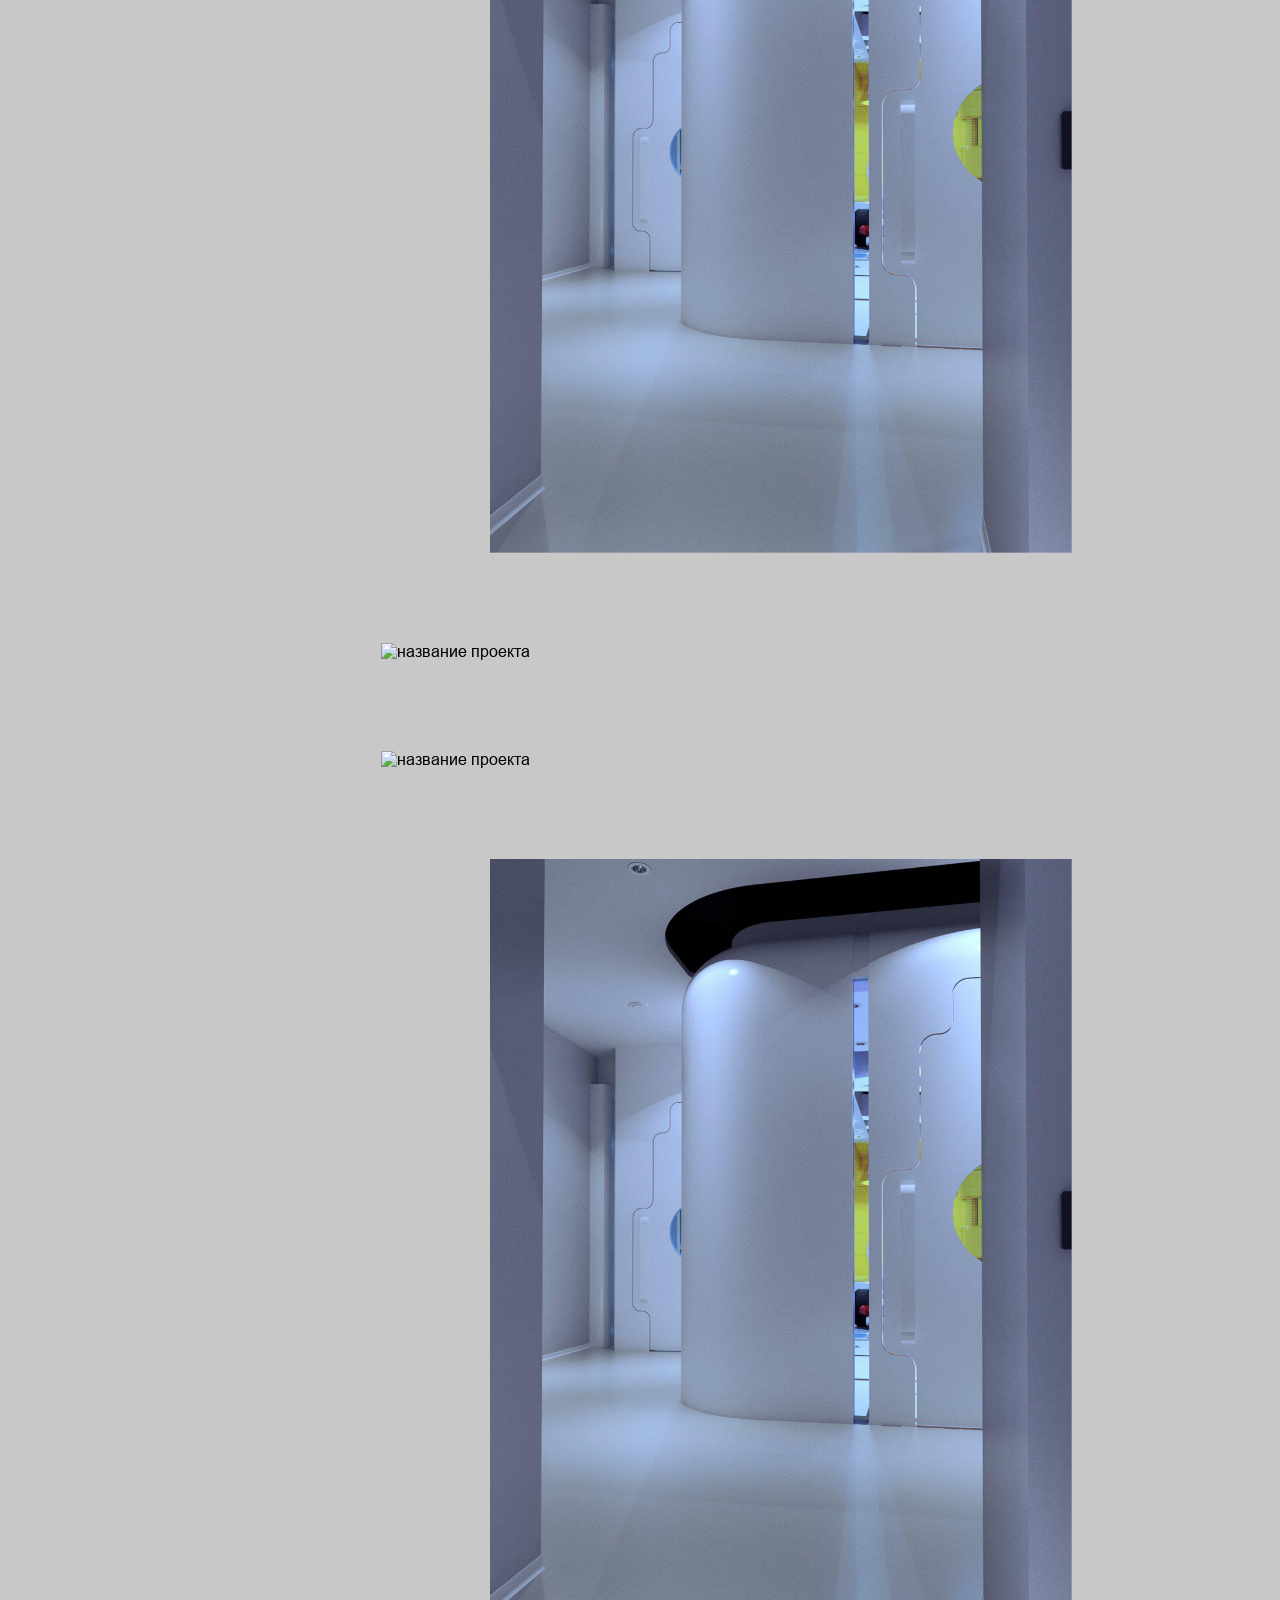
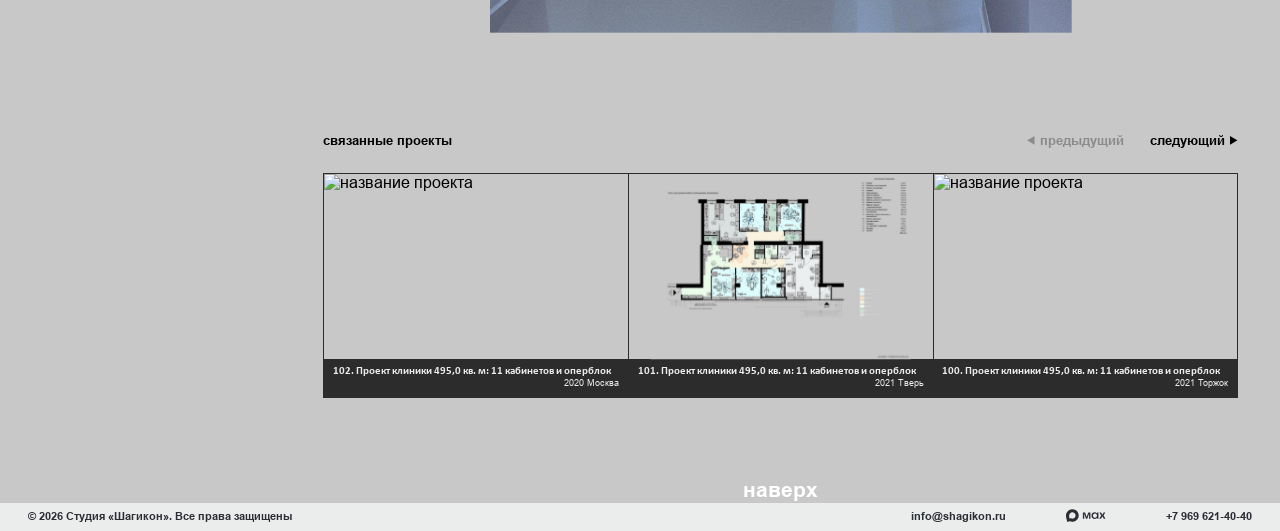
==== commit 4b683c5e: "style fixes" ====
--- a/project-card.html
+++ b/project-card.html
@@ -119,8 +119,8 @@
         </details>
 
         <div class="project-view-tabs">
-          <button id="photo-btn" class="project-view-tab">Фото</button>
-          <button id="plan-btn" class="project-view-tab active">Чертежи</button>
+          <button id="photo-btn" class="project-view-tab active">Фото</button>
+          <button id="plan-btn" class="project-view-tab">Чертежи</button>
         </div>
       </aside>
       <main class="main">
--- a/styles/main.css
+++ b/styles/main.css
@@ -50,15 +50,11 @@
   --color-pink: #ffadb2;
 }
 
-/* ===== Скроллбар страницы =====
-   бегунок и кнопки — var(--color-dark) (rgb 44,46,53), подложка — серый body */
-/* Firefox (кнопок не поддерживает) */
 html {
   scrollbar-width: thin;
   scrollbar-color: var(--color-dark) #c8c8c8;
 }
 
-/* Chrome, Safari, Edge */
 html::-webkit-scrollbar {
   width: 5.6px;
   height: 5.6px;
@@ -73,9 +69,6 @@
   border-radius: 2.8px;
 }
 
-/* кнопки со стрелками — тёмный треугольник на сером, по одной с каждого конца.
-   Нужен именно :single-button, иначе webkit одиночные кнопки не рисует.
-   (Safari и Firefox кнопки скроллбара не поддерживают.) */
 html::-webkit-scrollbar-button {
   display: none;
 }
--- a/styles/project-card.css
+++ b/styles/project-card.css
@@ -39,7 +39,6 @@
   scrollbar-gutter: stable;
 }
 
-/* Chrome, Safari, Edge */
 .sidebar::-webkit-scrollbar {
   width: 5.6px;
 }
@@ -91,7 +90,7 @@
 }
 
 .project-subtitle {
-  font-size: clamp(5.33px, 0.694vw, 17.78px);
+  font-size: clamp(6.6px, 0.86vw, 22px);
   font-weight: bold;
   line-height: 190%;
   text-decoration: underline;
@@ -104,13 +103,13 @@
 }
 
 .project-composition-title {
-  font-size: clamp(4.27px, 0.556vw, 14.22px);
+  font-size: clamp(5.33px, 0.694vw, 17.78px);
   font-weight: bold;
   line-height: 150%;
 }
 
 .project-composition p {
-  font-size: clamp(4.27px, 0.556vw, 14.22px);
+  font-size: clamp(5.33px, 0.694vw, 17.78px);
   font-weight: 400;
   line-height: 150%;
 }
@@ -229,6 +228,7 @@
 
 .images-list li.photo img {
   width: 80%;
+  max-height: 86vh;
   height: auto;
   object-fit: contain;
   margin-bottom: clamp(54px, 7.031vw, 180px);
@@ -242,8 +242,6 @@
   margin-top: clamp(25.8px, 3.359vw, 86px);
 }
 
-/* ===== Полноэкранный слайдер ===== */
-
 .slider-arrow,
 .slider-dots {
   display: none;
@@ -259,6 +257,11 @@
 }
 
 .container.fullscreen .related {
+  display: none;
+}
+
+.container.fullscreen .up-btn,
+.container.fullscreen ~ .footer {
   display: none;
 }
 
@@ -284,10 +287,10 @@
 }
 
 .container.fullscreen .sidebar-exit svg {
-  width: 100%;
-}
-
-/* слайды */
+  width: max(25%, 12px);
+  height: 100%;
+}
+
 .container.fullscreen .images-list {
   height: 100%;
   justify-content: center;
@@ -331,7 +334,6 @@
   object-fit: contain;
 }
 
-/* стрелки */
 .container.fullscreen .slider-arrow {
   display: flex;
   align-items: center;
@@ -360,7 +362,6 @@
   height: auto;
 }
 
-/* точки */
 .container.fullscreen .slider-dots {
   display: flex;
   gap: clamp(9px, 1.2vw, 30px);
@@ -483,7 +484,6 @@
   height: auto;
 }
 
-/* трек — без gap, карточки впритык */
 .related-list {
   display: flex;
   transition: transform 0.4s ease;
@@ -536,7 +536,7 @@
 .related-list .projects-item-info-wrapper {
   background-color: rgb(45, 44, 44);
   color: var(--color-light);
-  padding-left: clamp(5.33px, 0.694vw, 17.78px);
+  padding-inline: clamp(5.33px, 0.694vw, 17.78px);
   padding-top: clamp(3.88px, 0.5vw, 12.8px);
   height: clamp(23.04px, 3vw, 76.8px);
 }
@@ -544,7 +544,7 @@
 .related-list .projects-item-info {
   display: flex;
   flex-direction: column;
-  width: fit-content;
+  width: 100%;
   font-family: var(--font-calibri);
   font-weight: bold;
   font-size: clamp(6.4px, 0.833vw, 21.33px);
@@ -661,15 +661,15 @@
   }
 
   .project-subtitle {
+    font-size: clamp(9.28px, 1.6vw, 13px);
+  }
+
+  .project-composition-title {
     font-size: clamp(7.73px, 1.333vw, 10.24px);
   }
 
-  .project-composition-title {
-    font-size: clamp(6.19px, 1.067vw, 8.19px);
-  }
-
   .project-composition p {
-    font-size: clamp(6.19px, 1.067vw, 8.19px);
+    font-size: clamp(7.73px, 1.333vw, 10.24px);
   }
 
   .project-description {
@@ -787,16 +787,16 @@
   }
 
   .project-subtitle {
+    font-size: clamp(10.24px, 3.2vw, 18.56px);
+    max-width: 50%;
+  }
+
+  .project-composition-title {
     font-size: clamp(8.53px, 2.667vw, 15.47px);
-    max-width: 50%;
-  }
-
-  .project-composition-title {
-    font-size: clamp(6.83px, 2.133vw, 12.37px);
   }
 
   .project-composition p {
-    font-size: clamp(6.83px, 2.133vw, 12.37px);
+    font-size: clamp(8.53px, 2.667vw, 15.47px);
   }
 
   .project-description {
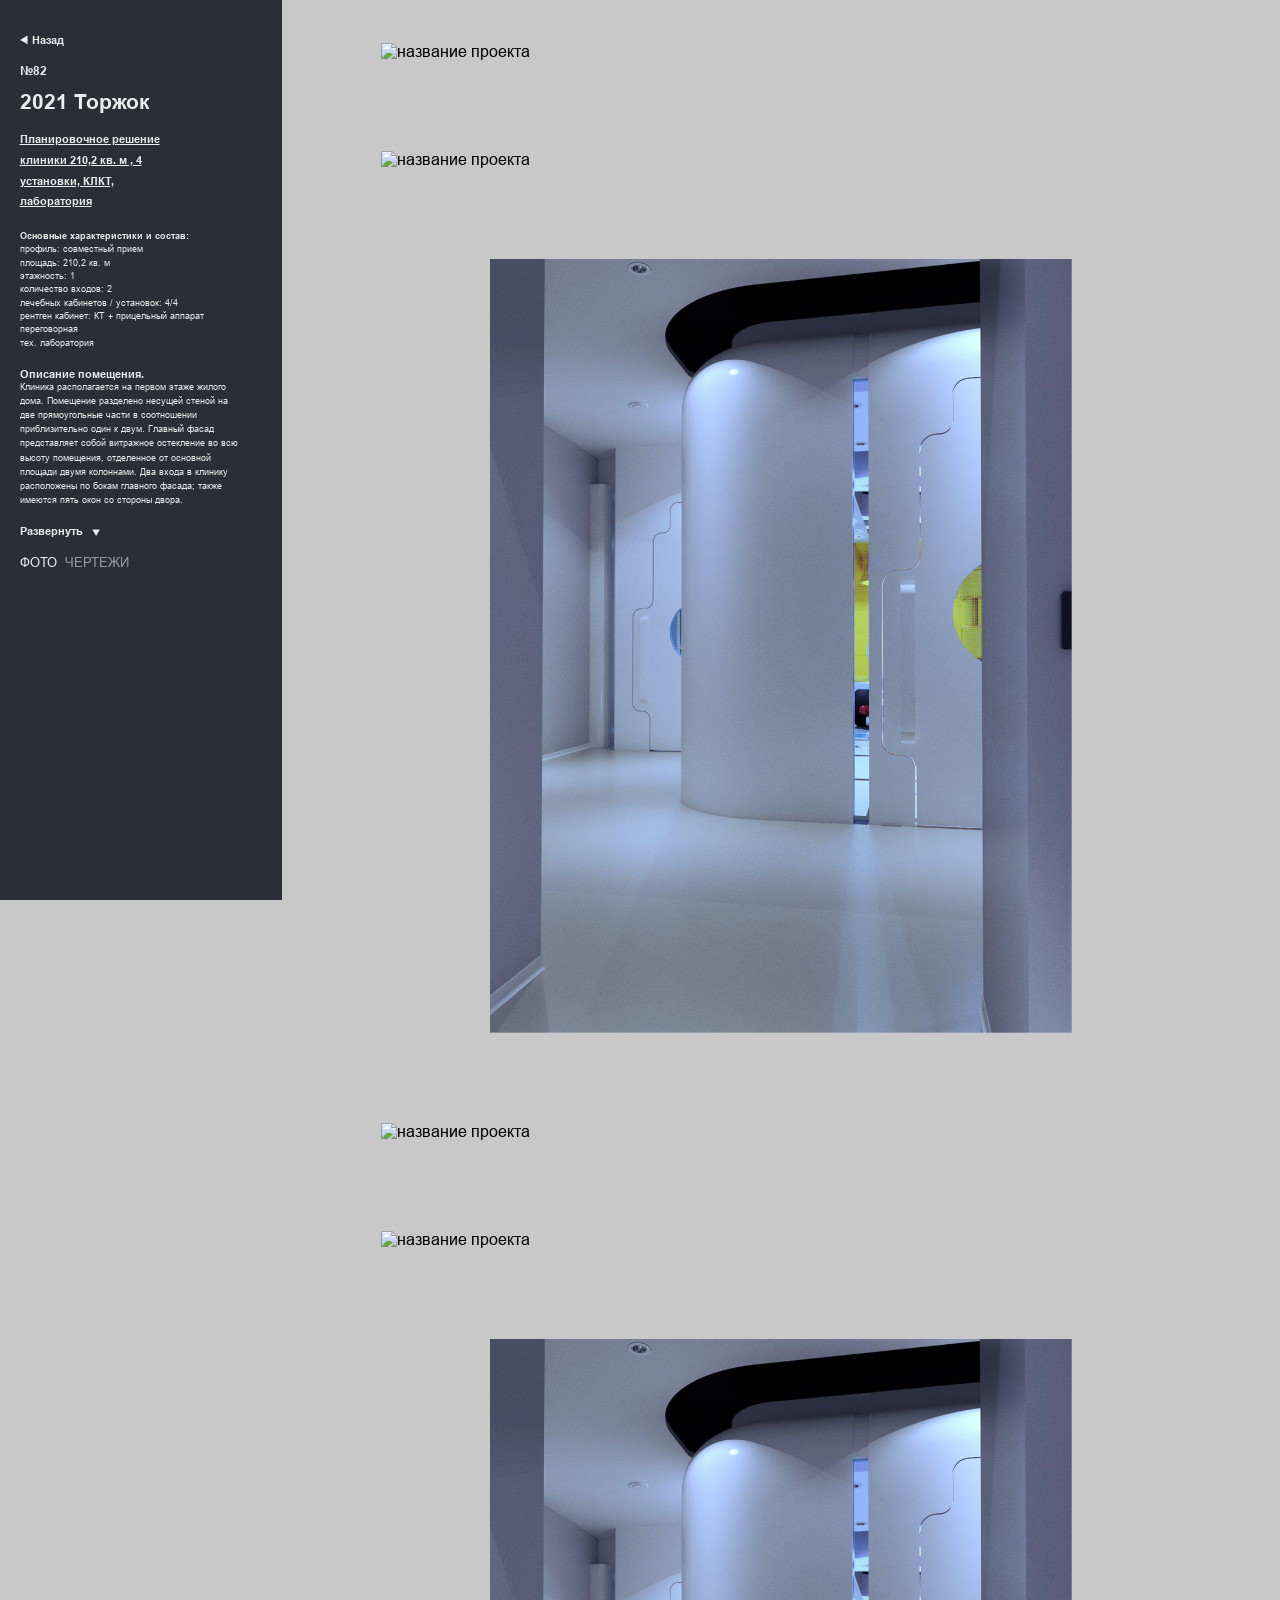
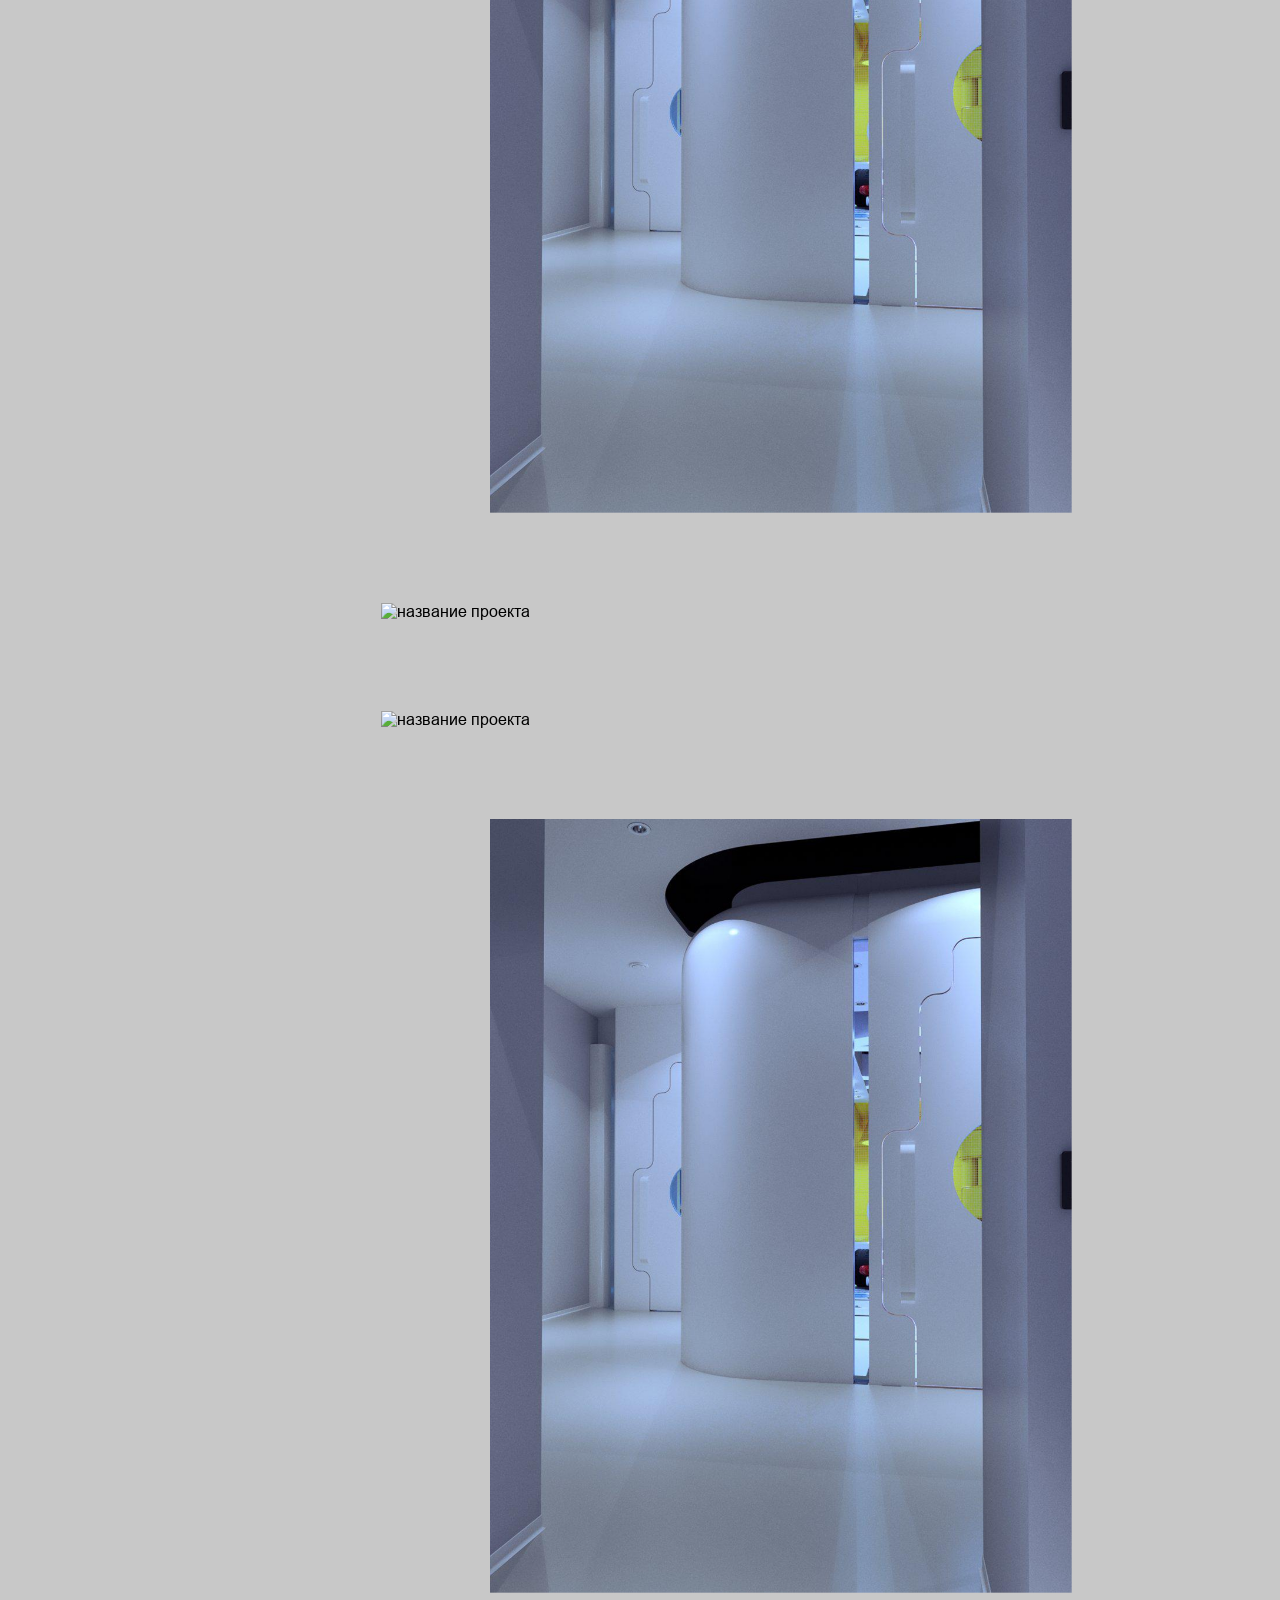
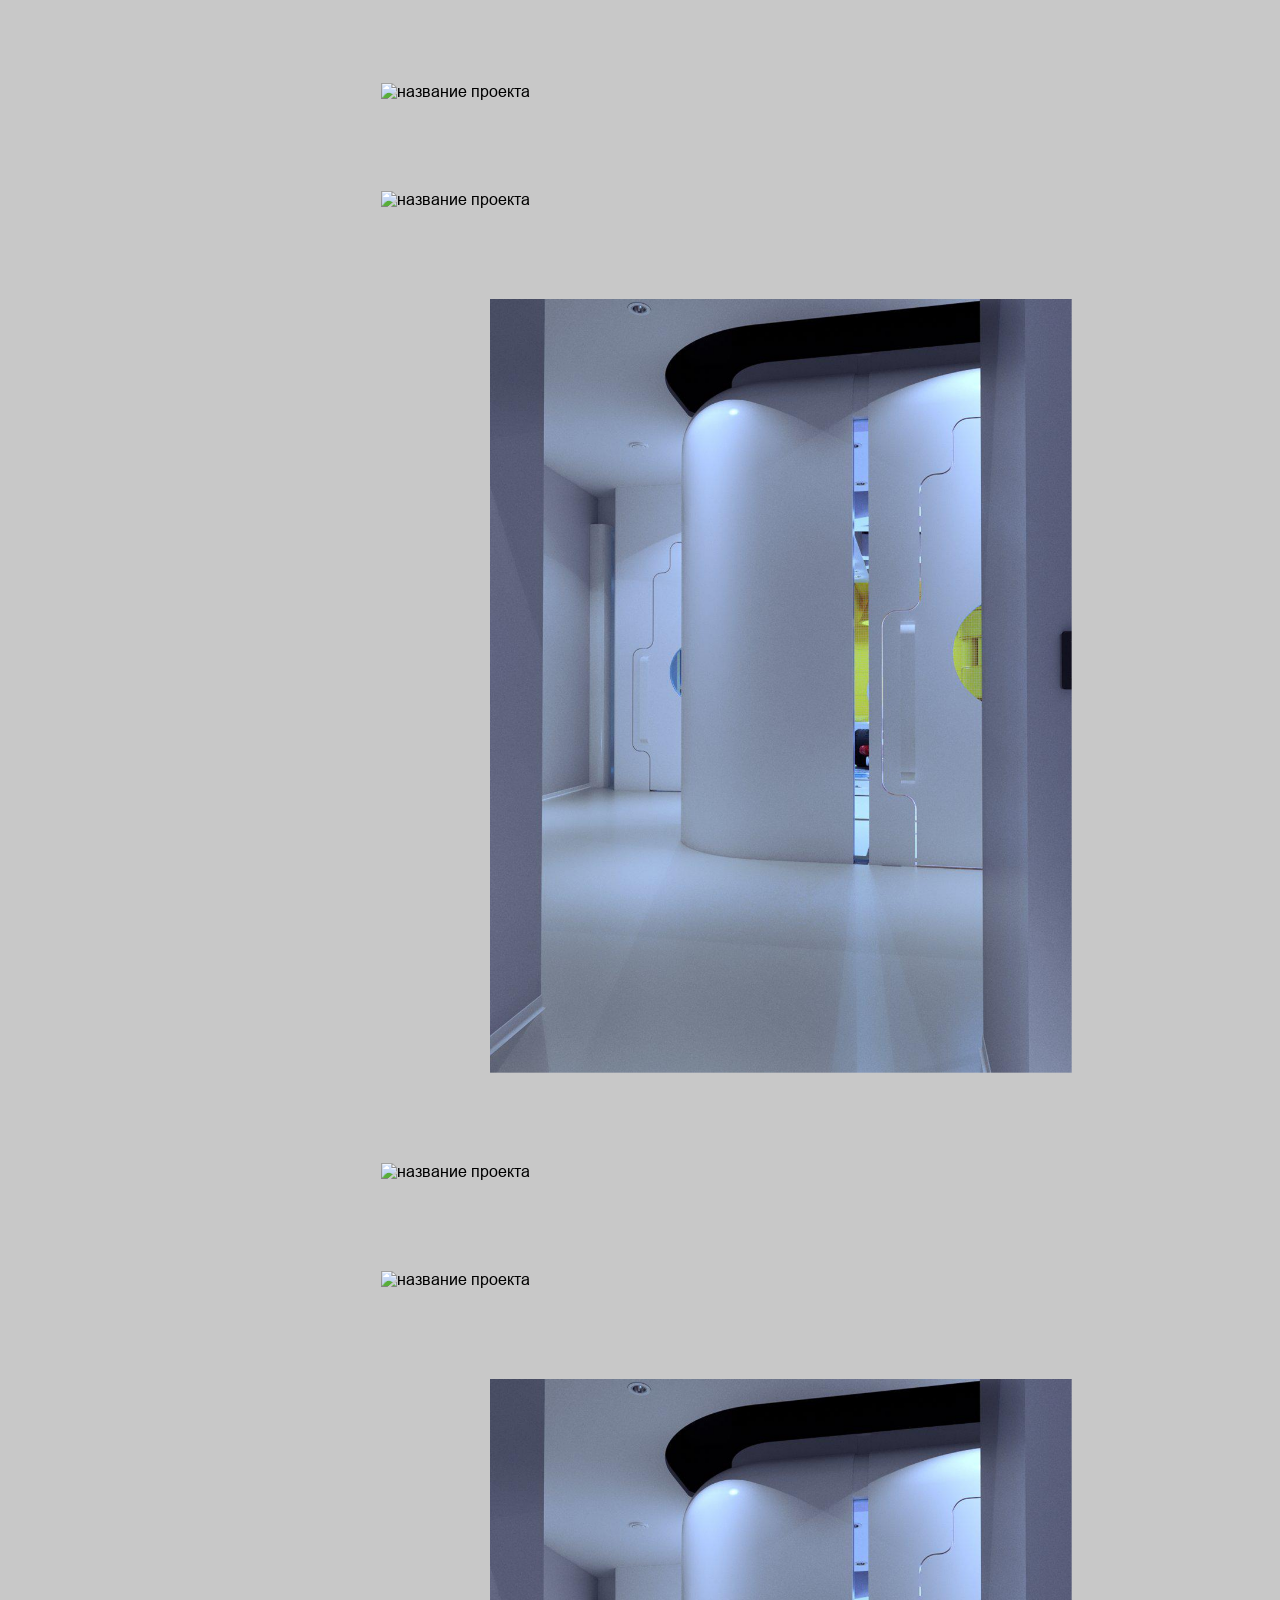
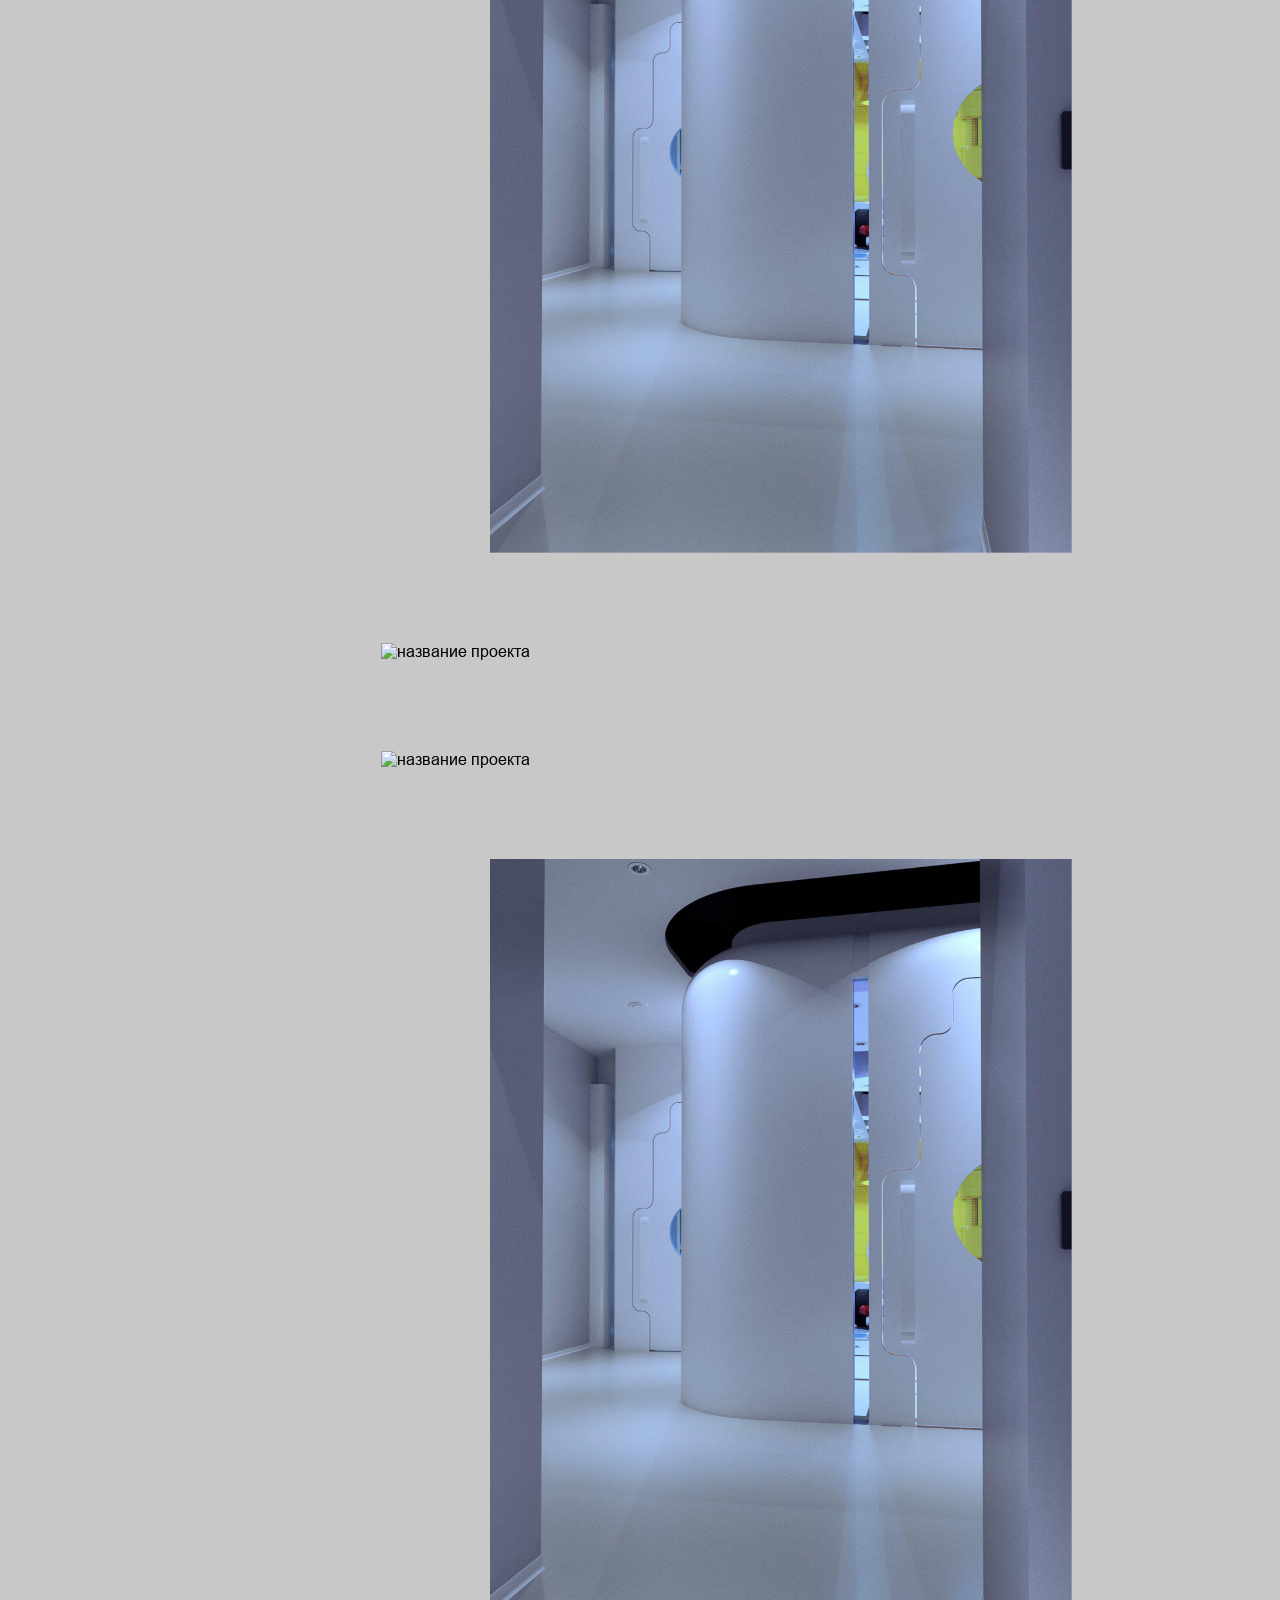
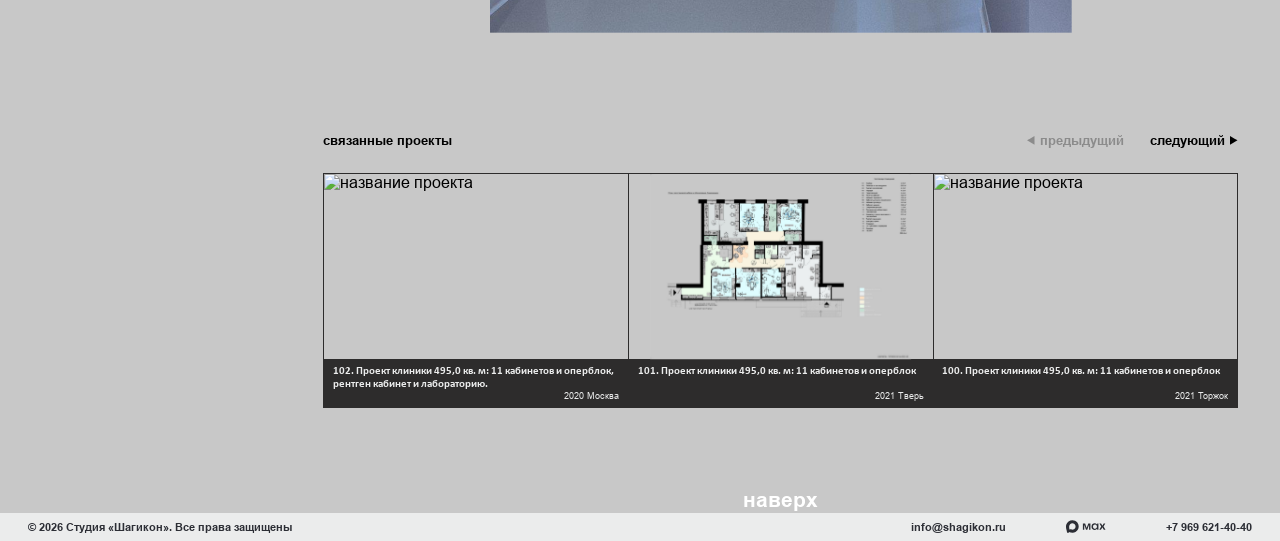
==== commit 0b0b3a28: "change project name height calculation" ====
--- a/project-card.html
+++ b/project-card.html
@@ -442,7 +442,7 @@
                         <h3 class="projects-item-info">
                           <span
                             >102. Проект клиники 495,0 кв. м: 11 кабинетов и
-                            оперблок</span
+                            оперблок, рентген кабинет и лабораторию.</span
                           >
                           <span class="time">
                             <time datetime="2020">2020</time> Москва
--- a/styles/project-card.css
+++ b/styles/project-card.css
@@ -493,9 +493,19 @@
   flex: 0 0 calc(100% / 3);
 }
 
+.related-list .projects-item-link,
+.related-list .projects-item-link article {
+  display: block;
+  height: 100%;
+}
+
 .related-list .projects-item {
+  display: flex;
+  flex-direction: column;
+  height: 100%;
   position: relative;
   width: 100%;
+
   border: clamp(1.07px, 0.139vw, 3.56px) solid rgb(45, 44, 44);
   border-left: none;
 }
@@ -537,14 +547,16 @@
   background-color: rgb(45, 44, 44);
   color: var(--color-light);
   padding-inline: clamp(5.33px, 0.694vw, 17.78px);
-  padding-top: clamp(3.88px, 0.5vw, 12.8px);
-  height: clamp(23.04px, 3vw, 76.8px);
+  padding-block: clamp(3.88px, 0.5vw, 12.8px);
+  flex-grow: 1;
 }
 
 .related-list .projects-item-info {
   display: flex;
   flex-direction: column;
+  justify-content: space-between;
   width: 100%;
+  height: 100%;
   font-family: var(--font-calibri);
   font-weight: bold;
   font-size: clamp(6.4px, 0.833vw, 21.33px);
@@ -586,7 +598,6 @@
 
   .related-list .projects-item-info-wrapper {
     padding: clamp(6.19px, 1.067vw, 8.19px);
-    height: clamp(23.2px, 4vw, 30.72px);
   }
 
   .related-list .projects-item-info {
@@ -609,9 +620,7 @@
   }
 
   .related-list .projects-item-info-wrapper {
-    min-height: clamp(35.84px, 11.2vw, 64.96px);
     padding: clamp(6.83px, 2.133vw, 12.37px);
-    height: auto;
   }
 
   .related-list .projects-item-info {
